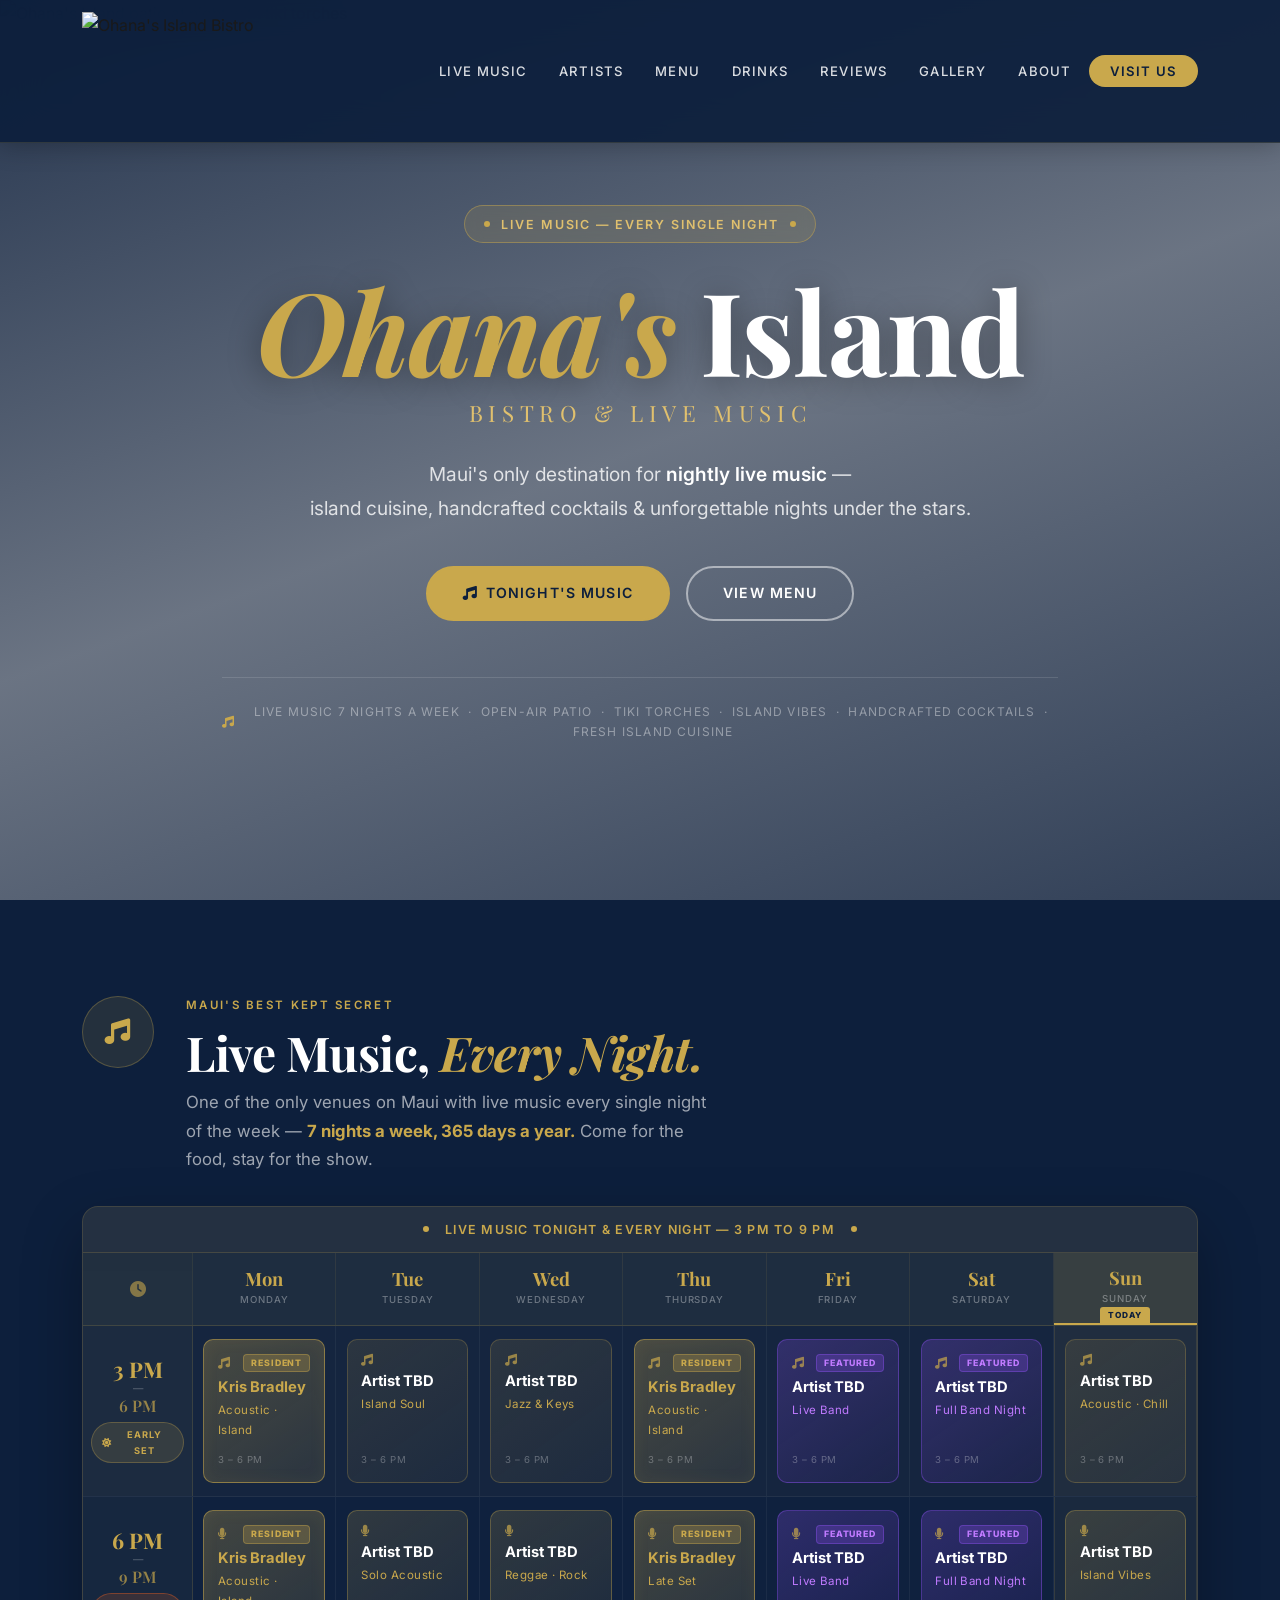
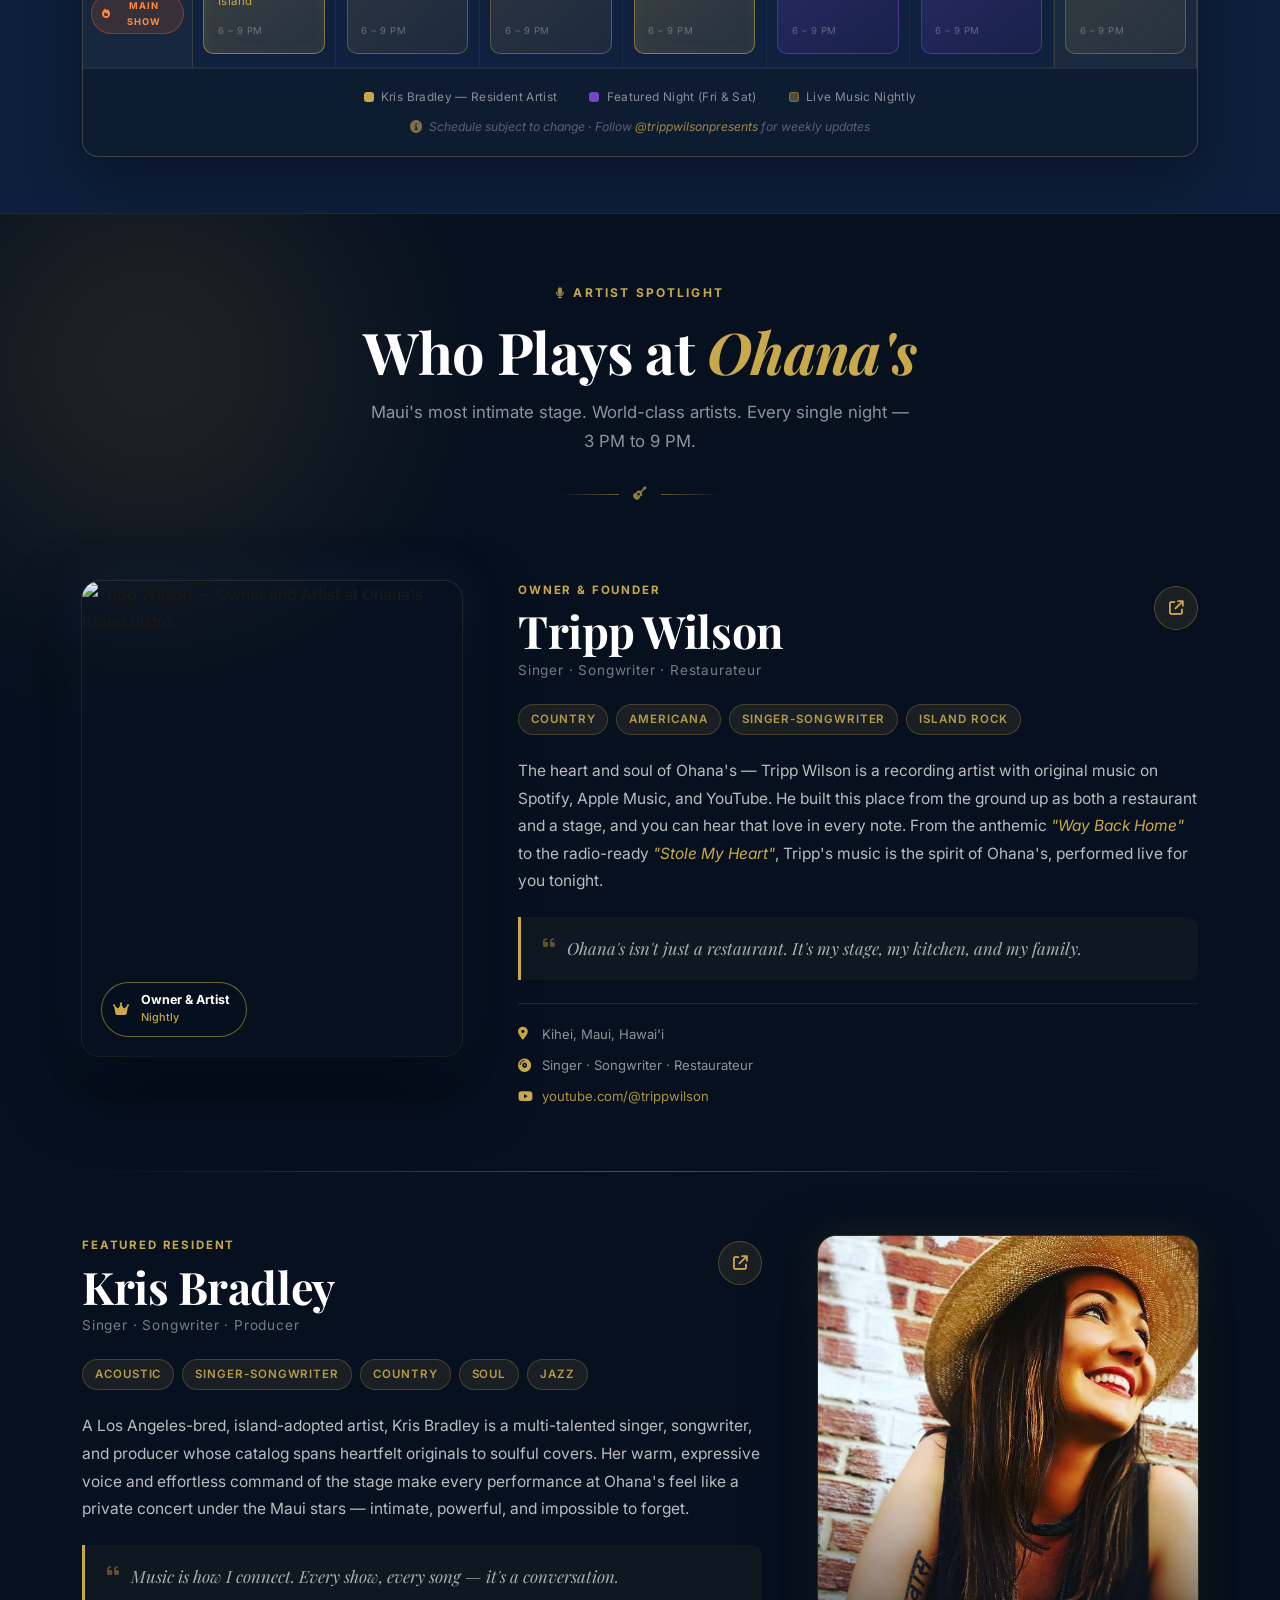
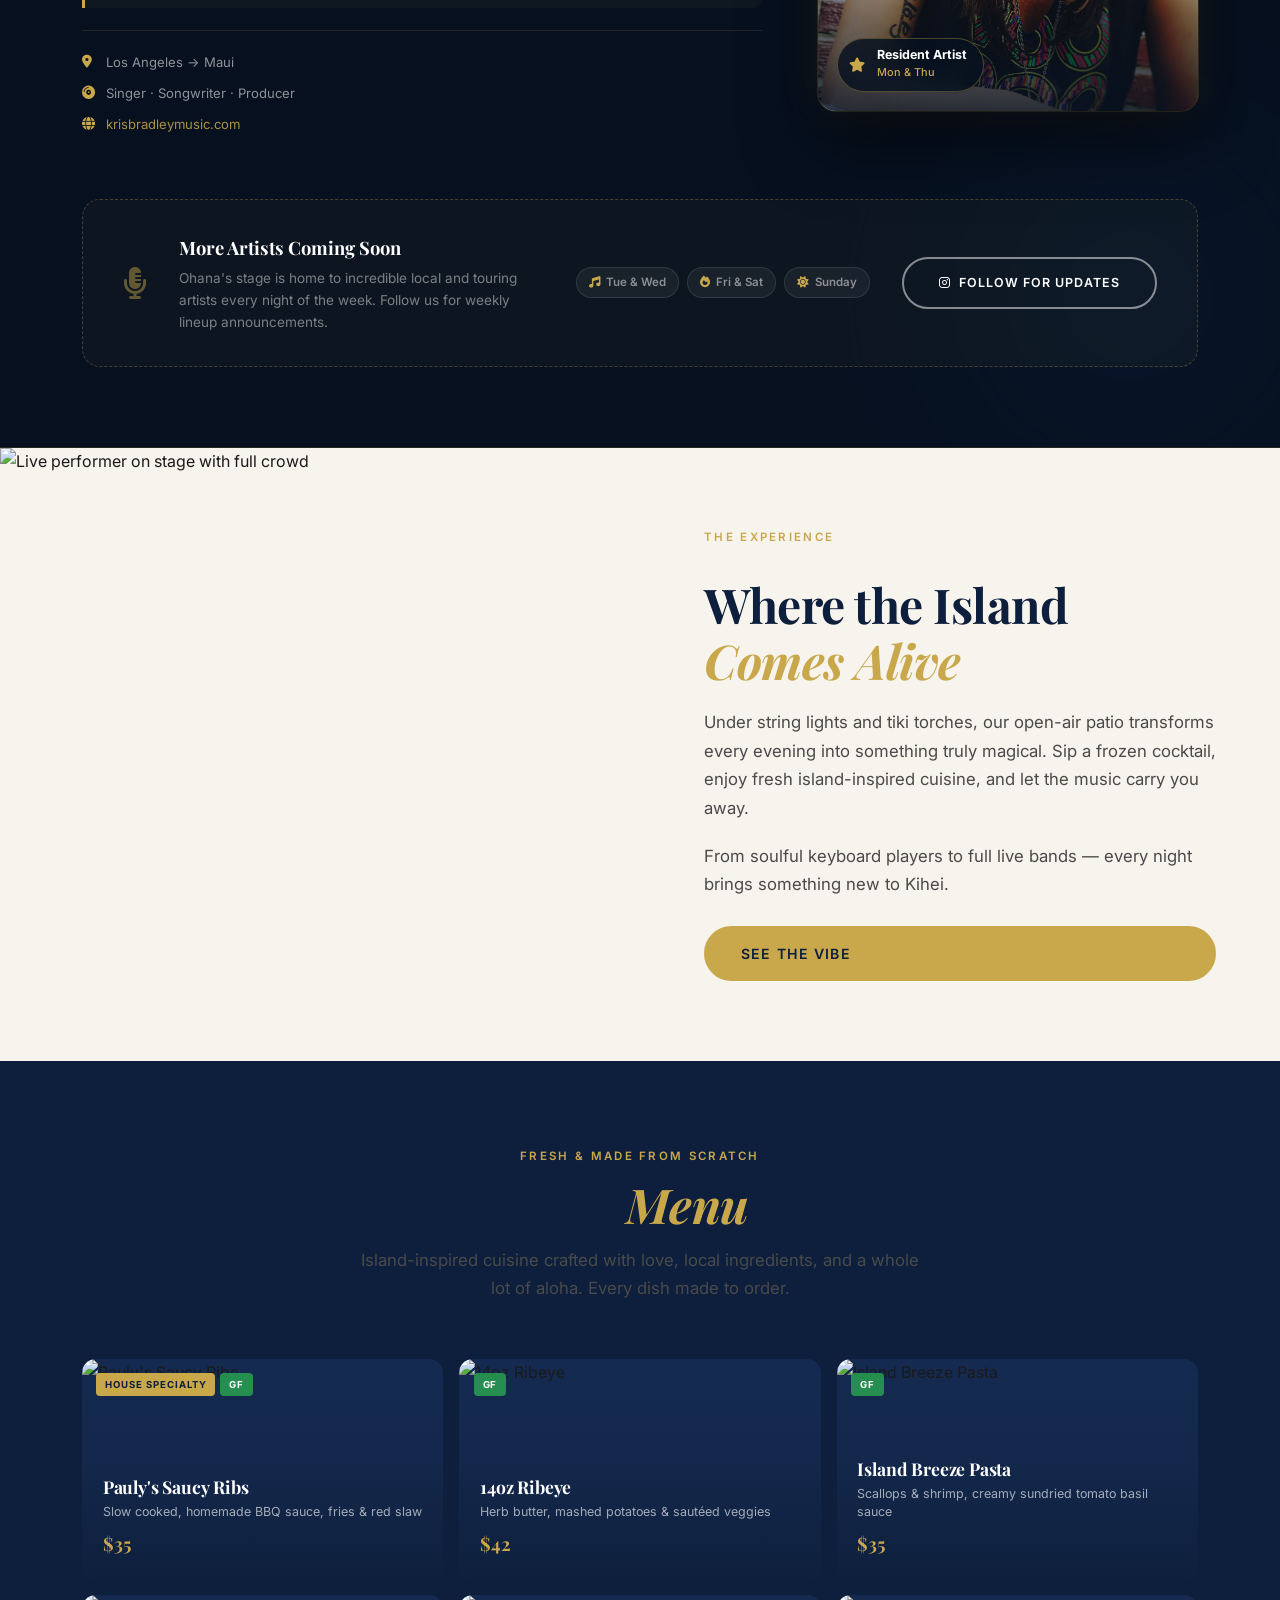
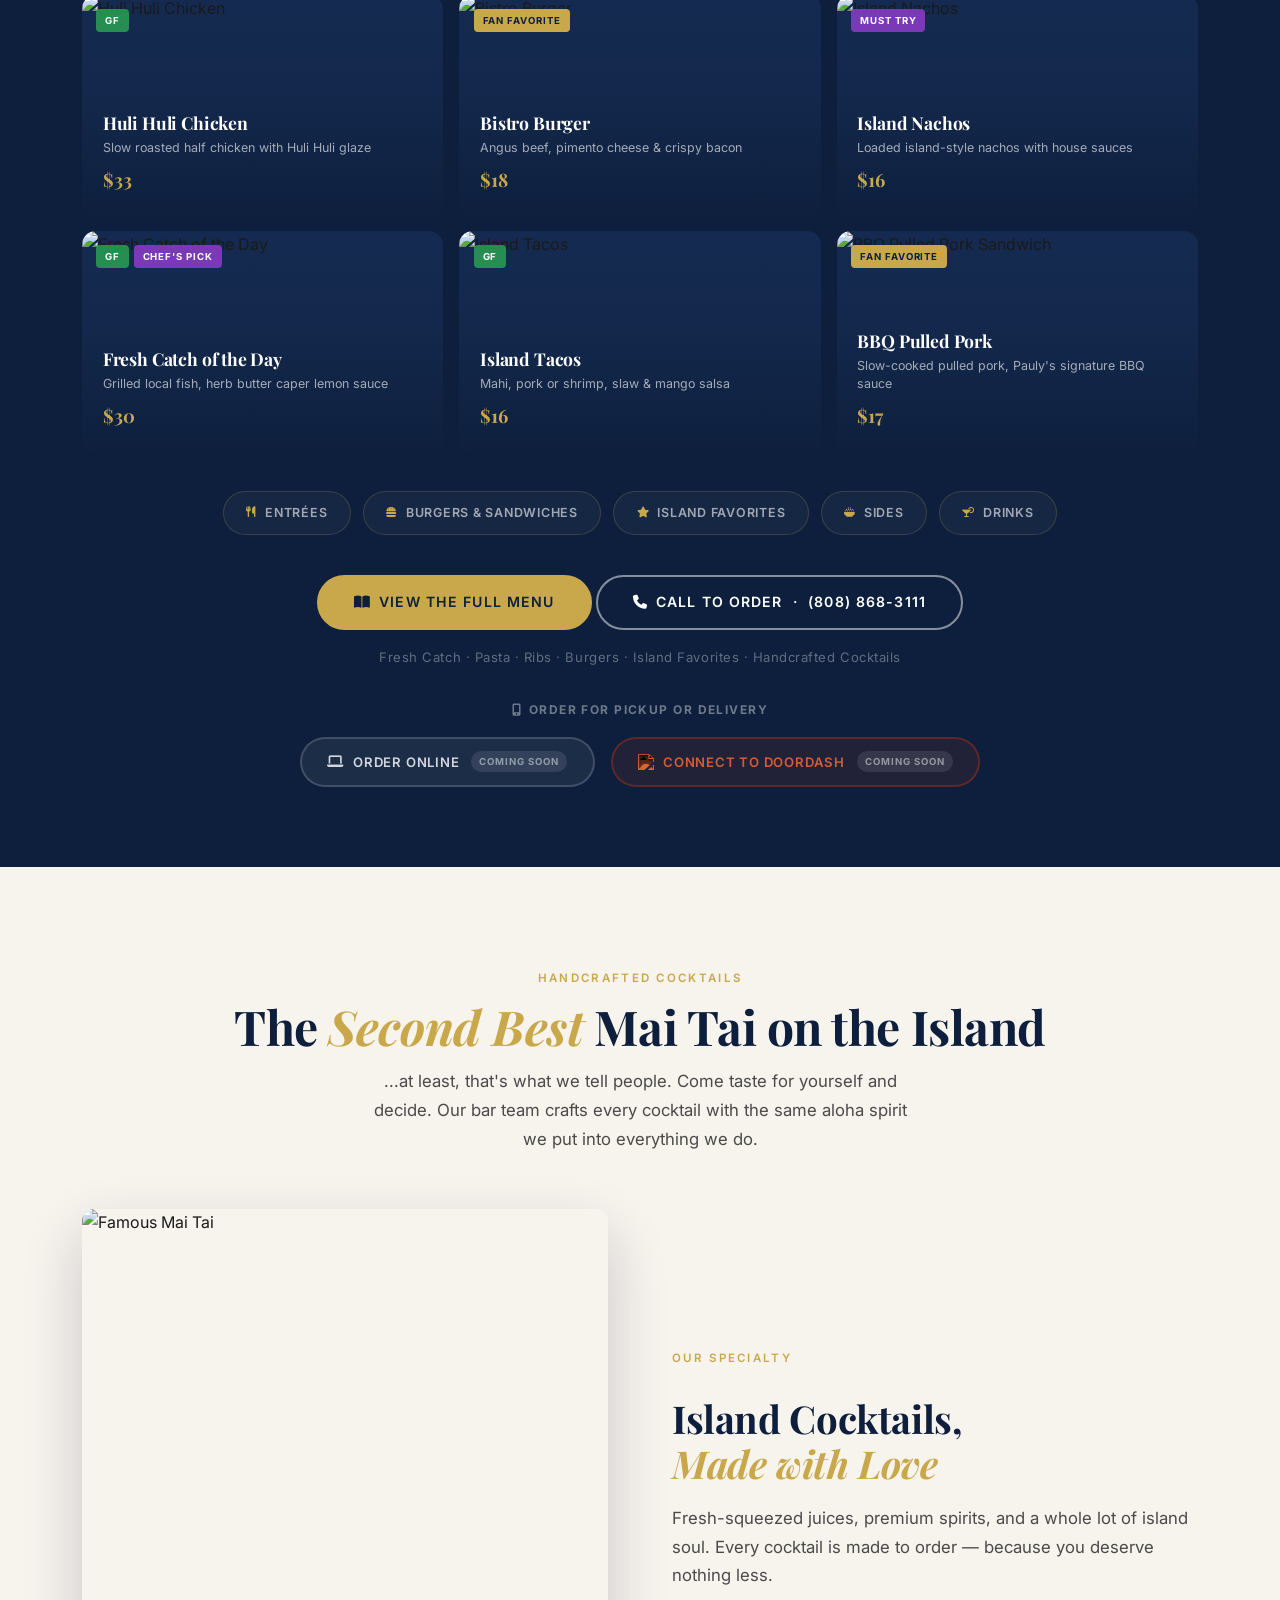
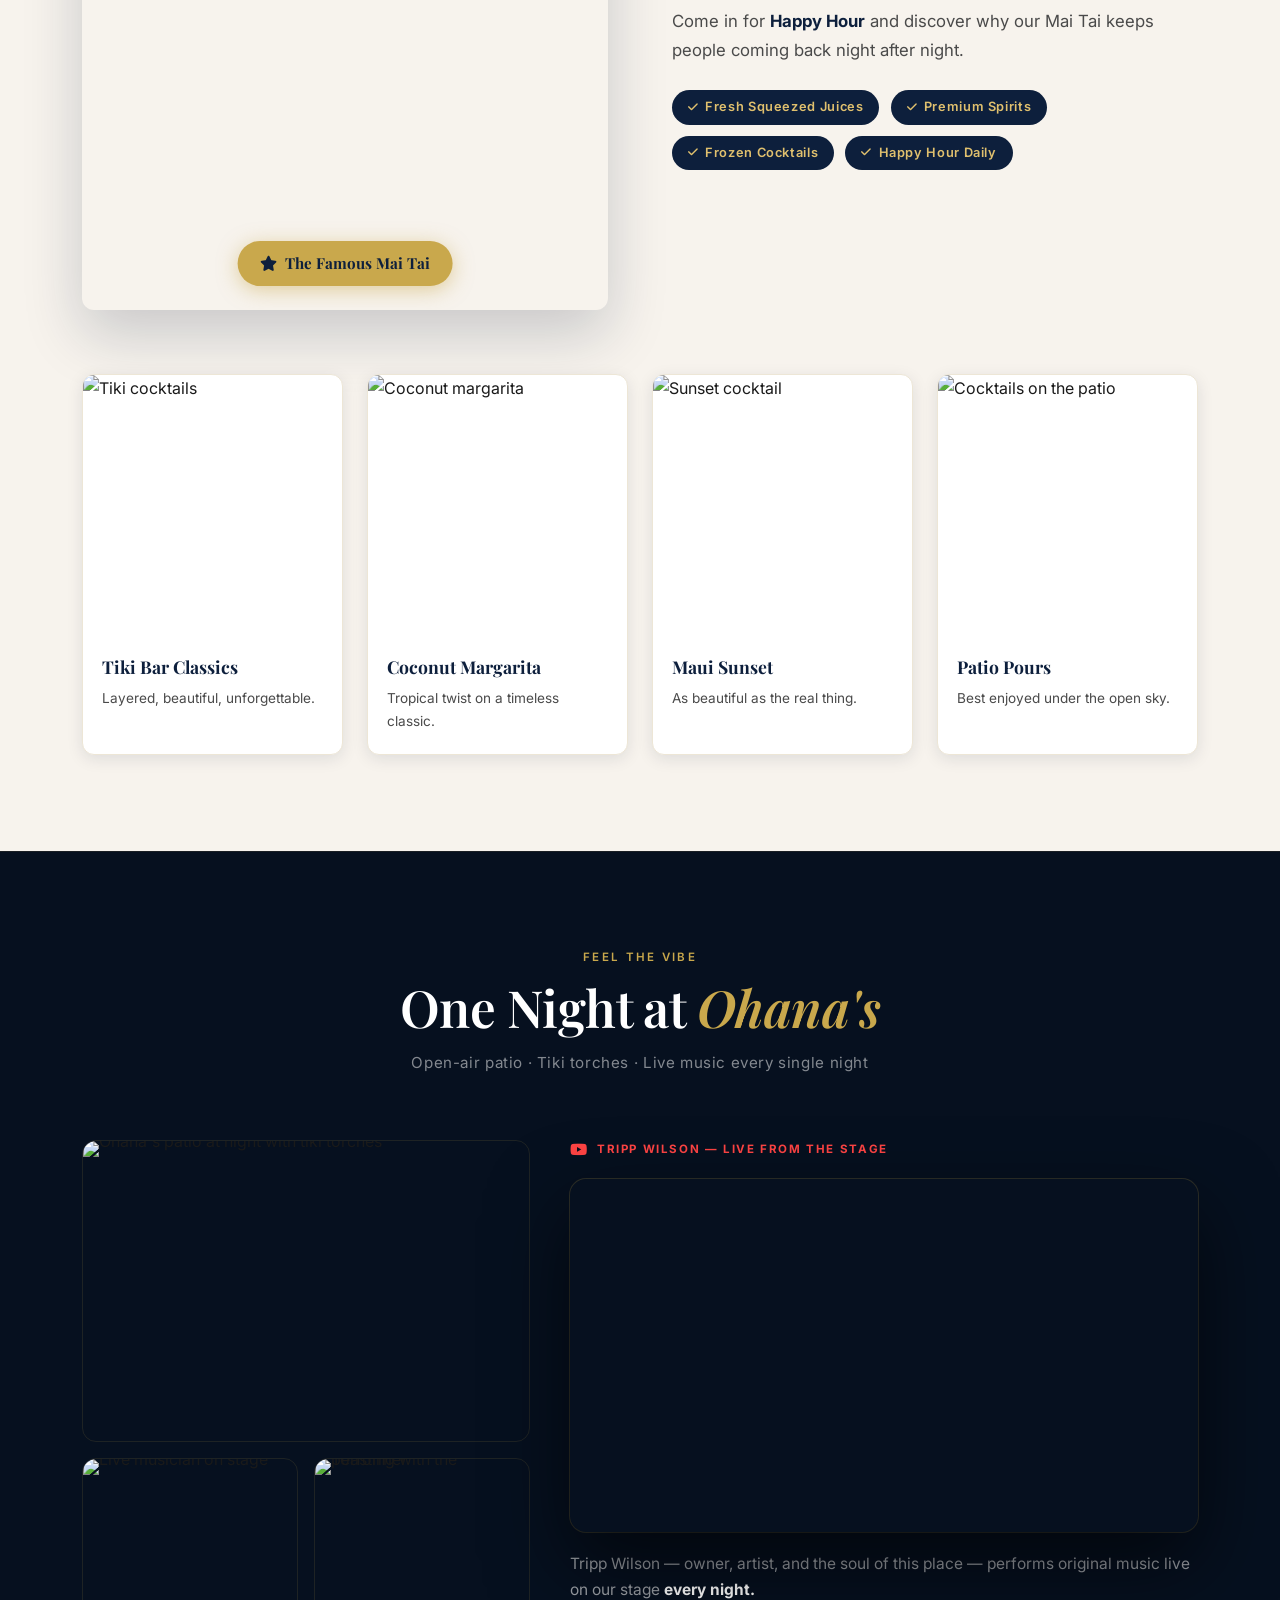
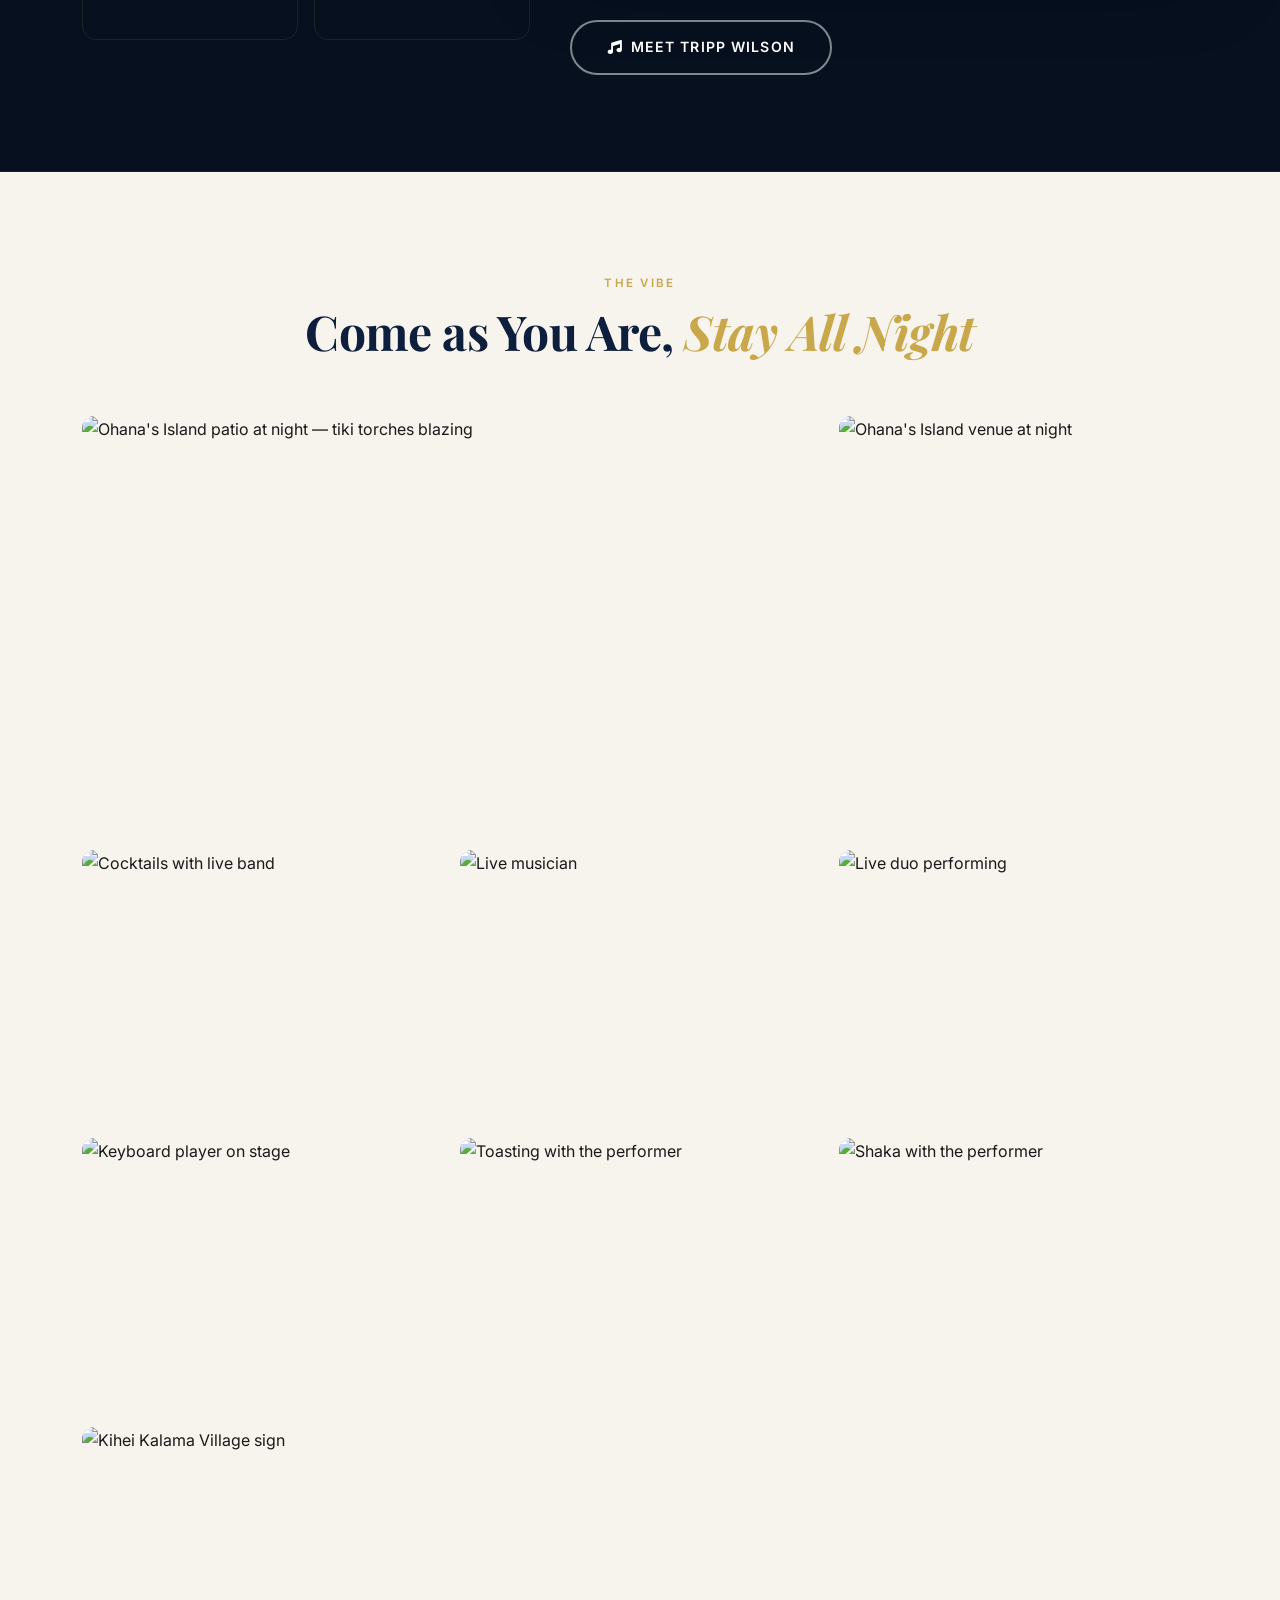
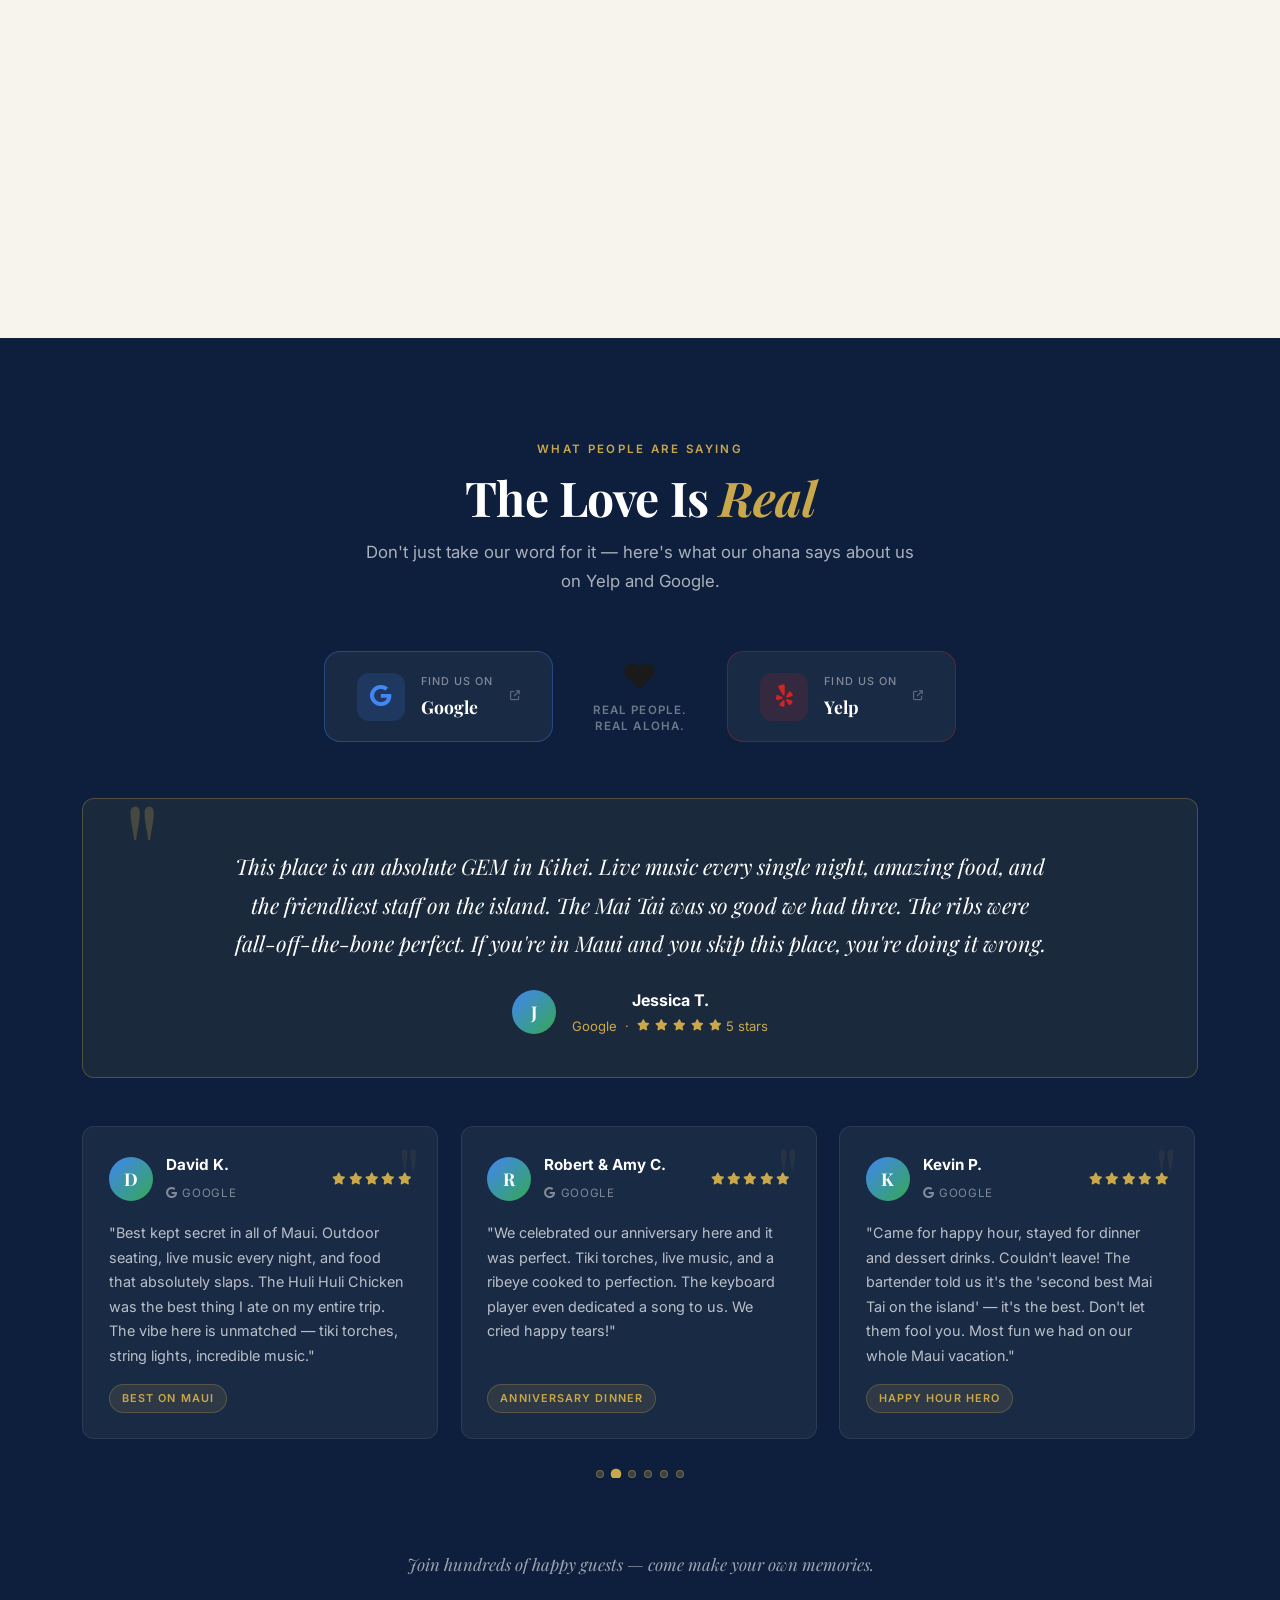
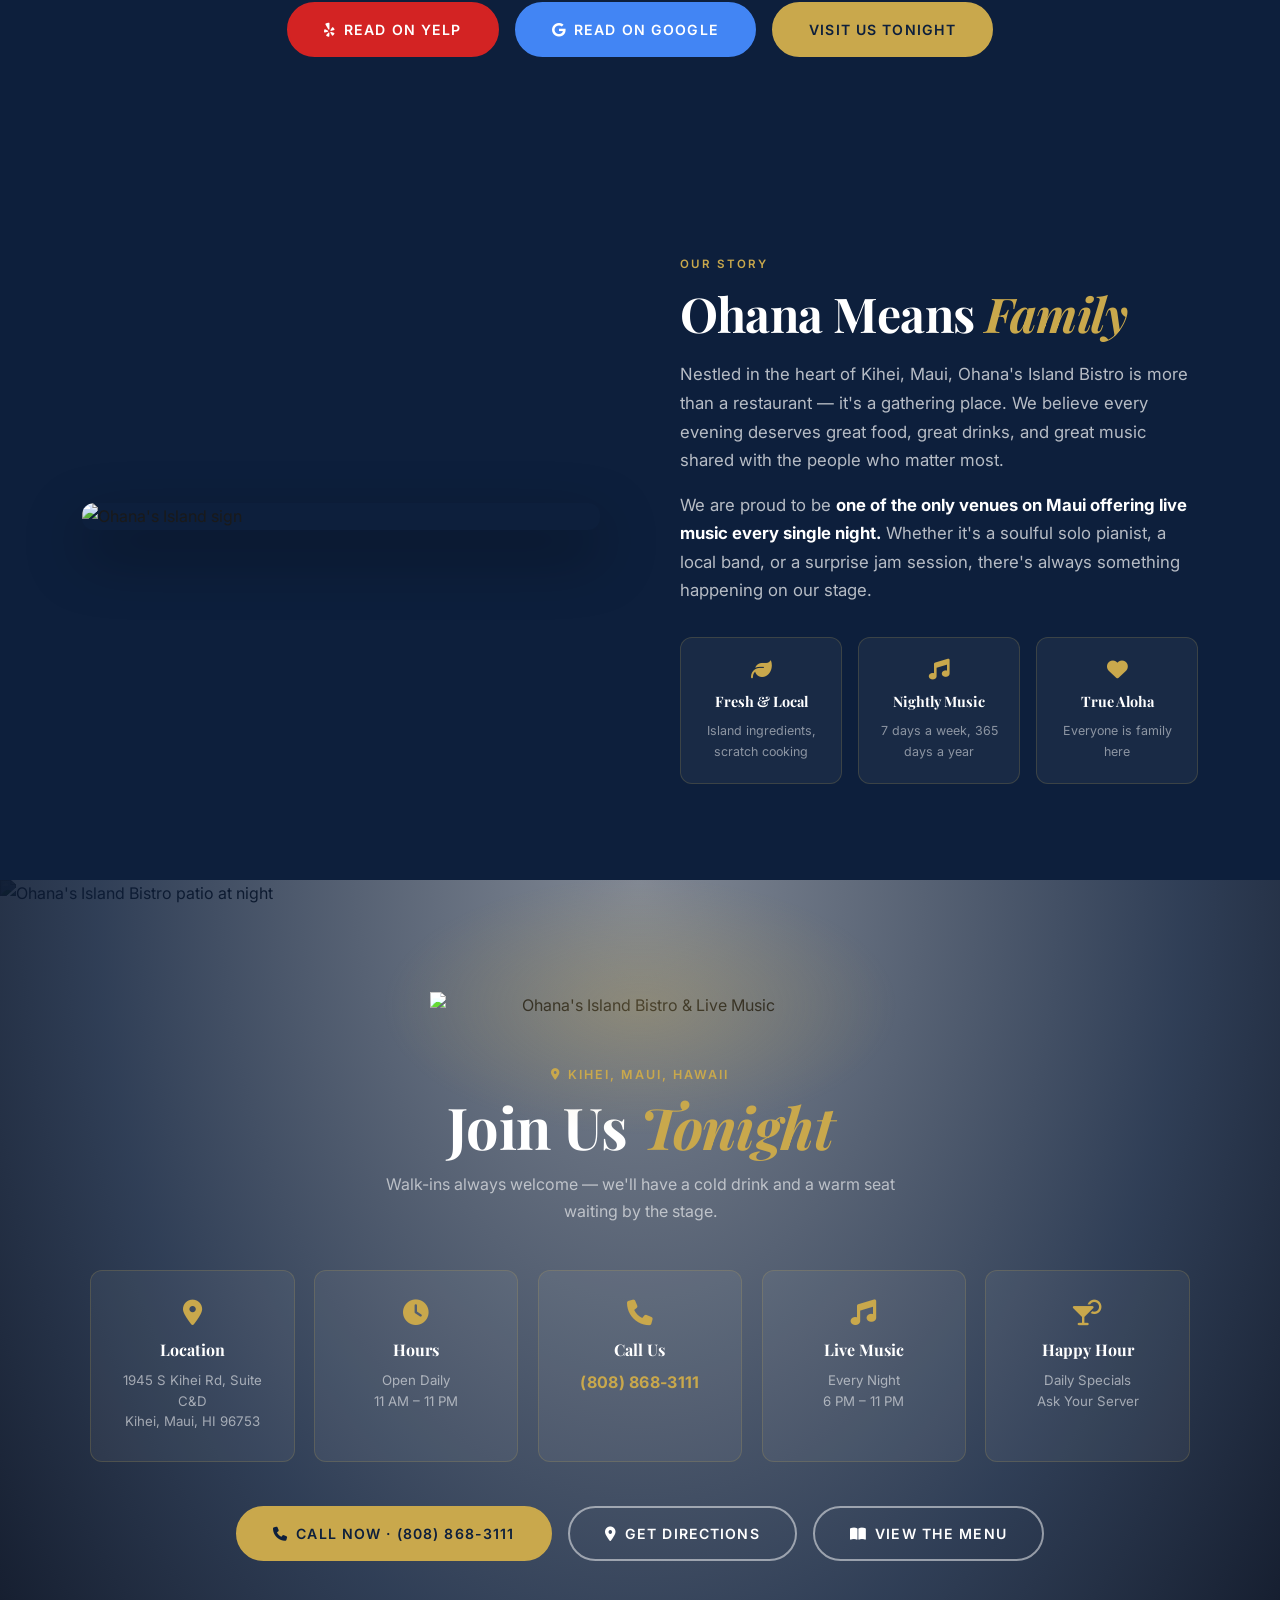
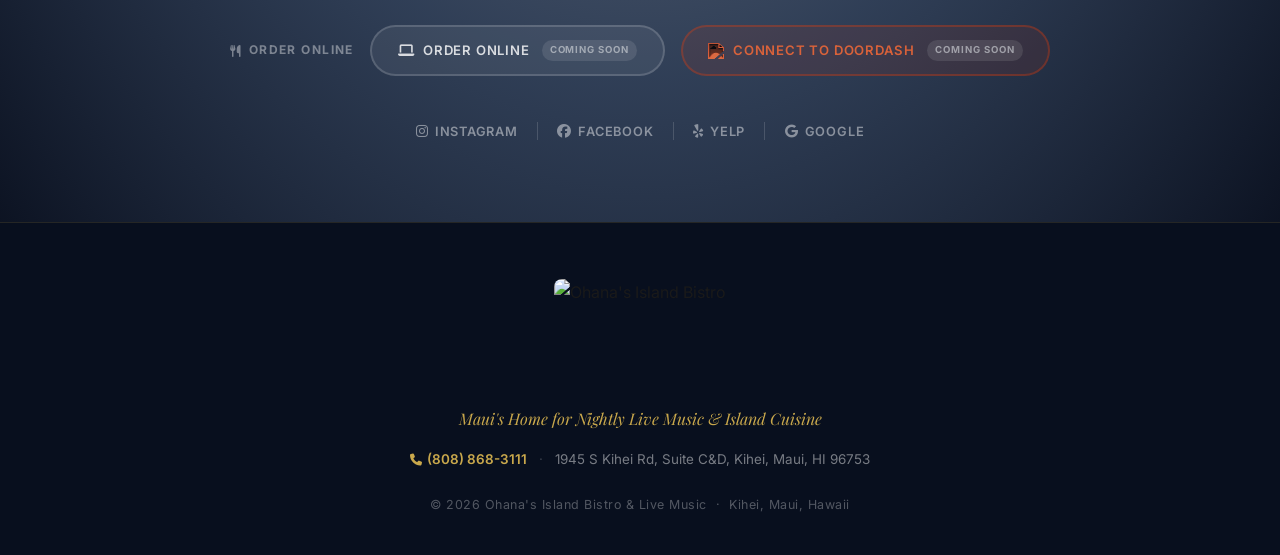
==== index.html @ 2a1a4e23 "Add files via upload" ====
<!DOCTYPE html>
<html lang="en">
<head>
  <meta charset="UTF-8" />
  <meta name="viewport" content="width=device-width, initial-scale=1.0" />
  <title>Ohana's Island Bistro & Live Music</title>
  <link rel="preconnect" href="https://fonts.googleapis.com" />
  <link rel="preconnect" href="https://fonts.gstatic.com" crossorigin />
  <link href="https://fonts.googleapis.com/css2?family=Playfair+Display:ital,wght@0,400;0,600;0,700;1,400&family=Inter:wght@300;400;500;600&display=swap" rel="stylesheet" />
  <link rel="stylesheet" href="https://cdn.jsdelivr.net/npm/@fortawesome/fontawesome-free@6.4.0/css/all.min.css" />
  <link rel="stylesheet" href="css/style.css" />
</head>
<body>

  <!-- NAV -->
  <nav id="navbar">
    <div class="nav-inner">
      <a href="#home" class="nav-logo">
        <img src="https://www.genspark.ai/api/files/s/ZWY4IzhG" alt="Ohana's Island Bistro" />
      </a>
      <button class="nav-toggle" id="navToggle" aria-label="Open menu">
        <span></span><span></span><span></span>
      </button>
      <ul class="nav-links" id="navLinks">
        <li><a href="#music">Live Music</a></li>
        <li><a href="#artists">Artists</a></li>
        <li><a href="menu.html">Menu</a></li>
        <li><a href="#drinks">Drinks</a></li>
        <li><a href="#reviews">Reviews</a></li>
        <li><a href="#gallery">Gallery</a></li>
        <li><a href="#about">About</a></li>
        <li><a href="#contact" class="nav-cta">Visit Us</a></li>
      </ul>
    </div>
  </nav>

  <!-- HERO -->
  <section id="home" class="hero">
    <div class="hero-bg">
      <img src="https://www.genspark.ai/api/files/s/uKqWEE8A" alt="Ohana's Island patio at night with tiki torches" class="hero-img" />
      <div class="hero-overlay"></div>
    </div>
    <div class="hero-content">
      <div class="hero-badge">
        <span class="badge-dot"></span>
        Live Music — Every Single Night
        <span class="badge-dot"></span>
      </div>
      <h1 class="hero-title"><em>Ohana's</em> Island</h1>
      <p class="hero-sub">Bistro &amp; Live Music</p>
      <p class="hero-desc">
        Maui's only destination for <strong>nightly live music</strong> —<br />
        island cuisine, handcrafted cocktails &amp; unforgettable nights under the stars.
      </p>
      <div class="hero-actions">
        <a href="#music" class="btn btn-gold"><i class="fas fa-music"></i> Tonight's Music</a>
        <a href="#menu" class="btn btn-outline">View Menu</a>
      </div>
      <div class="hero-ticker">
        <i class="fas fa-music"></i>
        <span>Live music 7 nights a week &nbsp;·&nbsp; Open-air patio &nbsp;·&nbsp; Tiki torches &nbsp;·&nbsp; Island vibes &nbsp;·&nbsp; Handcrafted cocktails &nbsp;·&nbsp; Fresh island cuisine</span>
      </div>
    </div>
  </section>

  <!-- LIVE MUSIC -->
  <section id="music" class="music-section">
    <div class="container">

      <!-- HEADLINE -->
      <div class="music-intro">
        <div class="music-icon-wrap"><i class="fas fa-music"></i></div>
        <div class="music-intro-text">
          <span class="music-tag">Maui's Best Kept Secret</span>
          <h2>Live Music, <em>Every Night.</em></h2>
          <p>One of the only venues on Maui with live music every single night of the week — <strong>7 nights a week, 365 days a year.</strong> Come for the food, stay for the show.</p>
        </div>
      </div>

      <!-- WEEKLY MUSIC SCHEDULER -->
      <div class="music-scheduler">

        <!-- "Tonight" live indicator -->
        <div class="sched-tonight-bar">
          <span class="sched-live-dot"></span>
          <span>Live music tonight &amp; every night — 3 PM to 9 PM</span>
          <span class="sched-live-dot"></span>
        </div>

        <!-- Day column headers -->
        <div class="sched-header">
          <div class="sched-time-gutter">
            <i class="fas fa-clock"></i>
          </div>
          <div class="sched-day-col" data-day="1">
            <span class="sched-day-name">Mon</span>
            <span class="sched-day-full">Monday</span>
          </div>
          <div class="sched-day-col" data-day="2">
            <span class="sched-day-name">Tue</span>
            <span class="sched-day-full">Tuesday</span>
          </div>
          <div class="sched-day-col" data-day="3">
            <span class="sched-day-name">Wed</span>
            <span class="sched-day-full">Wednesday</span>
          </div>
          <div class="sched-day-col" data-day="4">
            <span class="sched-day-name">Thu</span>
            <span class="sched-day-full">Thursday</span>
          </div>
          <div class="sched-day-col" data-day="5">
            <span class="sched-day-name">Fri</span>
            <span class="sched-day-full">Friday</span>
          </div>
          <div class="sched-day-col" data-day="6">
            <span class="sched-day-name">Sat</span>
            <span class="sched-day-full">Saturday</span>
          </div>
          <div class="sched-day-col" data-day="0">
            <span class="sched-day-name">Sun</span>
            <span class="sched-day-full">Sunday</span>
          </div>
        </div>

        <!-- ROW 1: 3 PM – 6 PM -->
        <div class="sched-row sched-row-early">
          <div class="sched-time-gutter">
            <div class="sched-time-pill sched-pill-early">
              <span class="sched-time-main">3 PM</span>
              <span class="sched-time-divider">—</span>
              <span class="sched-time-end">6 PM</span>
              <span class="sched-time-tag"><i class="fas fa-sun"></i> Early Set</span>
            </div>
          </div>
          <div class="sched-day-col" data-day="1">
            <div class="sched-block sched-block-early sched-kris">
              <div class="sched-block-header"><i class="fas fa-music"></i><span class="sched-artist-badge sched-badge-gold">Resident</span></div>
              <strong class="sched-artist">Kris Bradley</strong>
              <span class="sched-genre">Acoustic · Island</span>
              <span class="sched-slot-time">3 – 6 PM</span>
            </div>
          </div>
          <div class="sched-day-col" data-day="2">
            <div class="sched-block sched-block-early">
              <div class="sched-block-header"><i class="fas fa-music"></i></div>
              <strong class="sched-artist">Artist TBD</strong>
              <span class="sched-genre">Island Soul</span>
              <span class="sched-slot-time">3 – 6 PM</span>
            </div>
          </div>
          <div class="sched-day-col" data-day="3">
            <div class="sched-block sched-block-early">
              <div class="sched-block-header"><i class="fas fa-music"></i></div>
              <strong class="sched-artist">Artist TBD</strong>
              <span class="sched-genre">Jazz &amp; Keys</span>
              <span class="sched-slot-time">3 – 6 PM</span>
            </div>
          </div>
          <div class="sched-day-col" data-day="4">
            <div class="sched-block sched-block-early sched-kris">
              <div class="sched-block-header"><i class="fas fa-music"></i><span class="sched-artist-badge sched-badge-gold">Resident</span></div>
              <strong class="sched-artist">Kris Bradley</strong>
              <span class="sched-genre">Acoustic · Island</span>
              <span class="sched-slot-time">3 – 6 PM</span>
            </div>
          </div>
          <div class="sched-day-col" data-day="5">
            <div class="sched-block sched-block-early sched-block-featured">
              <div class="sched-block-header"><i class="fas fa-music"></i><span class="sched-artist-badge sched-badge-purple">Featured</span></div>
              <strong class="sched-artist">Artist TBD</strong>
              <span class="sched-genre">Live Band</span>
              <span class="sched-slot-time">3 – 6 PM</span>
            </div>
          </div>
          <div class="sched-day-col" data-day="6">
            <div class="sched-block sched-block-early sched-block-featured">
              <div class="sched-block-header"><i class="fas fa-music"></i><span class="sched-artist-badge sched-badge-purple">Featured</span></div>
              <strong class="sched-artist">Artist TBD</strong>
              <span class="sched-genre">Full Band Night</span>
              <span class="sched-slot-time">3 – 6 PM</span>
            </div>
          </div>
          <div class="sched-day-col" data-day="0">
            <div class="sched-block sched-block-early">
              <div class="sched-block-header"><i class="fas fa-music"></i></div>
              <strong class="sched-artist">Artist TBD</strong>
              <span class="sched-genre">Acoustic · Chill</span>
              <span class="sched-slot-time">3 – 6 PM</span>
            </div>
          </div>
        </div>

        <!-- ROW 2: 6 PM – 9 PM -->
        <div class="sched-row sched-row-main">
          <div class="sched-time-gutter">
            <div class="sched-time-pill sched-pill-main">
              <span class="sched-time-main">6 PM</span>
              <span class="sched-time-divider">—</span>
              <span class="sched-time-end">9 PM</span>
              <span class="sched-time-tag"><i class="fas fa-fire"></i> Main Show</span>
            </div>
          </div>
          <div class="sched-day-col" data-day="1">
            <div class="sched-block sched-block-main sched-kris">
              <div class="sched-block-header"><i class="fas fa-microphone"></i><span class="sched-artist-badge sched-badge-gold">Resident</span></div>
              <strong class="sched-artist">Kris Bradley</strong>
              <span class="sched-genre">Acoustic · Island</span>
              <span class="sched-slot-time">6 – 9 PM</span>
            </div>
          </div>
          <div class="sched-day-col" data-day="2">
            <div class="sched-block sched-block-main">
              <div class="sched-block-header"><i class="fas fa-microphone"></i></div>
              <strong class="sched-artist">Artist TBD</strong>
              <span class="sched-genre">Solo Acoustic</span>
              <span class="sched-slot-time">6 – 9 PM</span>
            </div>
          </div>
          <div class="sched-day-col" data-day="3">
            <div class="sched-block sched-block-main">
              <div class="sched-block-header"><i class="fas fa-microphone"></i></div>
              <strong class="sched-artist">Artist TBD</strong>
              <span class="sched-genre">Reggae · Rock</span>
              <span class="sched-slot-time">6 – 9 PM</span>
            </div>
          </div>
          <div class="sched-day-col" data-day="4">
            <div class="sched-block sched-block-main sched-kris">
              <div class="sched-block-header"><i class="fas fa-microphone"></i><span class="sched-artist-badge sched-badge-gold">Resident</span></div>
              <strong class="sched-artist">Kris Bradley</strong>
              <span class="sched-genre">Late Set</span>
              <span class="sched-slot-time">6 – 9 PM</span>
            </div>
          </div>
          <div class="sched-day-col" data-day="5">
            <div class="sched-block sched-block-main sched-block-featured">
              <div class="sched-block-header"><i class="fas fa-microphone"></i><span class="sched-artist-badge sched-badge-purple">Featured</span></div>
              <strong class="sched-artist">Artist TBD</strong>
              <span class="sched-genre">Live Band</span>
              <span class="sched-slot-time">6 – 9 PM</span>
            </div>
          </div>
          <div class="sched-day-col" data-day="6">
            <div class="sched-block sched-block-main sched-block-featured">
              <div class="sched-block-header"><i class="fas fa-microphone"></i><span class="sched-artist-badge sched-badge-purple">Featured</span></div>
              <strong class="sched-artist">Artist TBD</strong>
              <span class="sched-genre">Full Band Night</span>
              <span class="sched-slot-time">6 – 9 PM</span>
            </div>
          </div>
          <div class="sched-day-col" data-day="0">
            <div class="sched-block sched-block-main">
              <div class="sched-block-header"><i class="fas fa-microphone"></i></div>
              <strong class="sched-artist">Artist TBD</strong>
              <span class="sched-genre">Island Vibes</span>
              <span class="sched-slot-time">6 – 9 PM</span>
            </div>
          </div>
        </div>

        <!-- Footer -->
        <div class="sched-footer">
          <div class="sched-legend">
            <span class="sched-legend-item"><span class="sleg-dot sleg-gold"></span>Kris Bradley — Resident Artist</span>
            <span class="sched-legend-item"><span class="sleg-dot sleg-purple"></span>Featured Night (Fri &amp; Sat)</span>
            <span class="sched-legend-item"><span class="sleg-dot sleg-default"></span>Live Music Nightly</span>
          </div>
          <p class="sched-note"><i class="fas fa-info-circle"></i> Schedule subject to change · Follow <a href="https://www.instagram.com/trippwilsonpresents" target="_blank" rel="noopener">@trippwilsonpresents</a> for weekly updates</p>
        </div>

      </div><!-- /music-scheduler -->

    </div>
  </section>

  <!-- ============================================================
       ARTIST SPOTLIGHT / WHO PLAYS AT OHANA'S
  ============================================================ -->
  <section id="artists" class="ashow-section">

    <!-- Decorative background layer -->
    <div class="ashow-bg-layer" aria-hidden="true">
      <div class="ashow-bg-orb ashow-bg-orb-1"></div>
      <div class="ashow-bg-orb ashow-bg-orb-2"></div>
    </div>

    <div class="container ashow-container">

      <!-- ── Section Header ── -->
      <div class="ashow-header">
        <span class="ashow-eyebrow"><i class="fas fa-microphone"></i> Artist Spotlight</span>
        <h2 class="ashow-title">Who Plays at <em>Ohana's</em></h2>
        <p class="ashow-subtitle">Maui's most intimate stage. World-class artists. Every single night — 3 PM to 9 PM.</p>
        <div class="ashow-divider">
          <span></span><i class="fas fa-guitar"></i><span></span>
        </div>
      </div>

      <!-- ══════════════════════════════════════════════
           TRIPP WILSON — OWNER & ARTIST
      ══════════════════════════════════════════════ -->
      <article class="ashow-spotlight ashow-spotlight-tripp">

        <!-- Left: Photo only -->
        <div class="ashow-photo-col">
          <div class="ashow-photo-frame">
            <img
              src="https://img.youtube.com/vi/E11yaWAg-QU/maxresdefault.jpg"
              alt="Tripp Wilson — Owner and Artist at Ohana's Island Bistro"
              loading="lazy" />
            <div class="ashow-photo-gradient"></div>

            <div class="ashow-photo-badge ashow-photo-badge-gold">
              <i class="fas fa-crown"></i>
              <div>
                <strong>Owner &amp; Artist</strong>
                <span>Nightly</span>
              </div>
            </div>
          </div>
        </div>

        <!-- Right: Bio + info -->
        <div class="ashow-bio-col">

          <div class="ashow-bio-header">
            <div>
              <p class="ashow-bio-eyebrow">Owner &amp; Founder</p>
              <h3 class="ashow-artist-name">Tripp Wilson</h3>
              <p class="ashow-artist-role">Singer · Songwriter · Restaurateur</p>
            </div>
            <a href="https://www.youtube.com/@trippwilson" target="_blank" rel="noopener" class="ashow-ext-link" aria-label="Tripp Wilson YouTube">
              <i class="fas fa-arrow-up-right-from-square"></i>
            </a>
          </div>

          <div class="ashow-genre-row">
            <span class="ashow-gtag">Country</span>
            <span class="ashow-gtag">Americana</span>
            <span class="ashow-gtag">Singer-Songwriter</span>
            <span class="ashow-gtag">Island Rock</span>
          </div>

          <p class="ashow-bio-text">
            The heart and soul of Ohana's — Tripp Wilson is a recording artist with original music on Spotify, Apple Music, and YouTube. He built this place from the ground up as both a restaurant and a stage, and you can hear that love in every note. From the anthemic <em>"Way Back Home"</em> to the radio-ready <em>"Stole My Heart"</em>, Tripp's music is the spirit of Ohana's, performed live for you tonight.
          </p>

          <blockquote class="ashow-quote">
            <i class="fas fa-quote-left"></i>
            Ohana's isn't just a restaurant. It's my stage, my kitchen, and my family.
          </blockquote>

          <div class="ashow-quick-facts">
            <div class="ashow-fact">
              <i class="fas fa-map-marker-alt"></i>
              <span>Kihei, Maui, Hawai'i</span>
            </div>
            <div class="ashow-fact">
              <i class="fas fa-compact-disc"></i>
              <span>Singer · Songwriter · Restaurateur</span>
            </div>
            <div class="ashow-fact">
              <i class="fab fa-youtube"></i>
              <a href="https://www.youtube.com/@trippwilson" target="_blank" rel="noopener">youtube.com/@trippwilson</a>
            </div>
          </div>

        </div>
      </article>

      <!-- Gold rule between artists -->
      <div class="ashow-rule" aria-hidden="true"><span></span></div>

      <!-- ══════════════════════════════════════════════
           KRIS BRADLEY — FEATURED RESIDENT ARTIST
      ══════════════════════════════════════════════ -->
      <article class="ashow-spotlight ashow-spotlight-kris ashow-spotlight-reverse">

        <!-- Left (visually right on desktop): Photo only -->
        <div class="ashow-photo-col">
          <div class="ashow-photo-frame">
            <img
              src="images/kris-bradley.jpg"
              alt="Kris Bradley — Resident Artist at Ohana's Island Bistro"
              loading="lazy" />
            <div class="ashow-photo-gradient"></div>

            <!-- Floating badge -->
            <div class="ashow-photo-badge">
              <i class="fas fa-star"></i>
              <div>
                <strong>Resident Artist</strong>
                <span>Mon &amp; Thu</span>
              </div>
            </div>
          </div>
        </div>

        <!-- Right: Bio + info -->
        <div class="ashow-bio-col">

          <div class="ashow-bio-header">
            <div>
              <p class="ashow-bio-eyebrow">Featured Resident</p>
              <h3 class="ashow-artist-name">Kris Bradley</h3>
              <p class="ashow-artist-role">Singer · Songwriter · Producer</p>
            </div>
            <a href="https://krisbradleymusic.com" target="_blank" rel="noopener" class="ashow-ext-link" aria-label="Kris Bradley website">
              <i class="fas fa-arrow-up-right-from-square"></i>
            </a>
          </div>

          <div class="ashow-genre-row">
            <span class="ashow-gtag">Acoustic</span>
            <span class="ashow-gtag">Singer-Songwriter</span>
            <span class="ashow-gtag">Country</span>
            <span class="ashow-gtag">Soul</span>
            <span class="ashow-gtag">Jazz</span>
          </div>

          <p class="ashow-bio-text">
            A Los Angeles-bred, island-adopted artist, Kris Bradley is a multi-talented singer, songwriter, and producer whose catalog spans heartfelt originals to soulful covers. Her warm, expressive voice and effortless command of the stage make every performance at Ohana's feel like a private concert under the Maui stars — intimate, powerful, and impossible to forget.
          </p>

          <blockquote class="ashow-quote">
            <i class="fas fa-quote-left"></i>
            Music is how I connect. Every show, every song — it's a conversation.
          </blockquote>

          <div class="ashow-quick-facts">
            <div class="ashow-fact">
              <i class="fas fa-map-marker-alt"></i>
              <span>Los Angeles → Maui</span>
            </div>
            <div class="ashow-fact">
              <i class="fas fa-compact-disc"></i>
              <span>Singer · Songwriter · Producer</span>
            </div>
            <div class="ashow-fact">
              <i class="fas fa-globe"></i>
              <a href="https://krisbradleymusic.com" target="_blank" rel="noopener">krisbradleymusic.com</a>
            </div>
          </div>

        </div>
      </article>

      <!-- ── Coming Soon card ── -->
      <div class="ashow-coming-banner">
        <div class="ashow-coming-inner">
          <i class="fas fa-microphone-lines ashow-coming-icon"></i>
          <div class="ashow-coming-text">
            <h4>More Artists Coming Soon</h4>
            <p>Ohana's stage is home to incredible local and touring artists every night of the week. Follow us for weekly lineup announcements.</p>
          </div>
          <div class="ashow-coming-pills">
            <span><i class="fas fa-music"></i> Tue &amp; Wed</span>
            <span><i class="fas fa-fire"></i> Fri &amp; Sat</span>
            <span><i class="fas fa-sun"></i> Sunday</span>
          </div>
          <a href="https://www.instagram.com/trippwilsonpresents" target="_blank" rel="noopener" class="btn btn-outline ashow-coming-btn">
            <i class="fab fa-instagram"></i> Follow for Updates
          </a>
        </div>
      </div>

    </div><!-- /container -->
  </section>

  <!-- ATMOSPHERE SPLIT -->
  <section class="atmosphere">
    <div class="atmo-image">
      <img src="https://www.genspark.ai/api/files/s/3iGjGwSQ" alt="Live performer on stage with full crowd" loading="lazy" />
    </div>
    <div class="atmo-content">
      <span class="section-tag">The Experience</span>
      <h2>Where the Island<br /><em>Comes Alive</em></h2>
      <p>Under string lights and tiki torches, our open-air patio transforms every evening into something truly magical. Sip a frozen cocktail, enjoy fresh island-inspired cuisine, and let the music carry you away.</p>
      <p>From soulful keyboard players to full live bands — every night brings something new to Kihei.</p>
      <a href="#gallery" class="btn btn-gold" style="margin-top:.5rem;">See the Vibe</a>
    </div>
  </section>

  <!-- MENU PREVIEW -->
  <section id="menu" class="menu-preview-section">

    <!-- Header -->
    <div class="container">
      <div class="section-header">
        <span class="section-tag">Fresh &amp; Made From Scratch</span>
        <h2>The <em>Menu</em></h2>
        <p>Island-inspired cuisine crafted with love, local ingredients, and a whole lot of aloha. Every dish made to order.</p>
      </div>
    </div>

    <!-- Featured dishes showcase — 9 cards, clean 3×3 grid -->
    <div class="menu-preview-grid container">

      <!-- Pauly's Saucy Ribs -->
      <a href="menu.html#entrees" class="mpv-card">
        <img src="https://www.genspark.ai/api/files/s/umEWthnb" alt="Pauly's Saucy Ribs" loading="lazy" />
        <div class="mpv-overlay">
          <div class="mpv-badges"><span class="mpv-badge mpv-badge-gold">House Specialty</span><span class="mpv-badge mpv-badge-gf">GF</span></div>
          <div class="mpv-info">
            <h3>Pauly's Saucy Ribs</h3>
            <span class="mpv-desc">Slow cooked, homemade BBQ sauce, fries &amp; red slaw</span>
            <span class="mpv-price">$35</span>
          </div>
        </div>
      </a>

      <!-- 14oz Ribeye -->
      <a href="menu.html#entrees" class="mpv-card">
        <img src="https://www.genspark.ai/api/files/s/rppnAnKZ" alt="14oz Ribeye" loading="lazy" />
        <div class="mpv-overlay">
          <div class="mpv-badges"><span class="mpv-badge mpv-badge-gf">GF</span></div>
          <div class="mpv-info">
            <h3>14oz Ribeye</h3>
            <span class="mpv-desc">Herb butter, mashed potatoes &amp; sautéed veggies</span>
            <span class="mpv-price">$42</span>
          </div>
        </div>
      </a>

      <!-- Island Breeze Pasta -->
      <a href="menu.html#entrees" class="mpv-card">
        <img src="https://www.genspark.ai/api/files/s/VFX9Bf0k" alt="Island Breeze Pasta" loading="lazy" />
        <div class="mpv-overlay">
          <div class="mpv-badges"><span class="mpv-badge mpv-badge-gf">GF</span></div>
          <div class="mpv-info">
            <h3>Island Breeze Pasta</h3>
            <span class="mpv-desc">Scallops &amp; shrimp, creamy sundried tomato basil sauce</span>
            <span class="mpv-price">$35</span>
          </div>
        </div>
      </a>

      <!-- Huli Huli Chicken -->
      <a href="menu.html#entrees" class="mpv-card">
        <img src="https://www.genspark.ai/api/files/s/PGhwVbuL" alt="Huli Huli Chicken" loading="lazy" />
        <div class="mpv-overlay">
          <div class="mpv-badges"><span class="mpv-badge mpv-badge-gf">GF</span></div>
          <div class="mpv-info">
            <h3>Huli Huli Chicken</h3>
            <span class="mpv-desc">Slow roasted half chicken with Huli Huli glaze</span>
            <span class="mpv-price">$33</span>
          </div>
        </div>
      </a>

      <!-- Bistro Burger -->
      <a href="menu.html#burgers" class="mpv-card">
        <img src="https://www.genspark.ai/api/files/s/JQTnasAq" alt="Bistro Burger" loading="lazy" />
        <div class="mpv-overlay">
          <div class="mpv-badges"><span class="mpv-badge mpv-badge-gold">Fan Favorite</span></div>
          <div class="mpv-info">
            <h3>Bistro Burger</h3>
            <span class="mpv-desc">Angus beef, pimento cheese &amp; crispy bacon</span>
            <span class="mpv-price">$18</span>
          </div>
        </div>
      </a>

      <!-- Island Nachos -->
      <a href="menu.html#appetizers" class="mpv-card">
        <img src="https://www.genspark.ai/api/files/s/lxT37d16" alt="Island Nachos" loading="lazy" />
        <div class="mpv-overlay">
          <div class="mpv-badges"><span class="mpv-badge mpv-badge-purple">Must Try</span></div>
          <div class="mpv-info">
            <h3>Island Nachos</h3>
            <span class="mpv-desc">Loaded island-style nachos with house sauces</span>
            <span class="mpv-price">$16</span>
          </div>
        </div>
      </a>


      <!-- Fresh Catch of the Day -->
      <a href="menu.html#entrees" class="mpv-card">
        <img src="https://www.genspark.ai/api/files/s/UdrfIuTf" alt="Fresh Catch of the Day" loading="lazy" />
        <div class="mpv-overlay">
          <div class="mpv-badges"><span class="mpv-badge mpv-badge-gf">GF</span><span class="mpv-badge mpv-badge-purple">Chef's Pick</span></div>
          <div class="mpv-info">
            <h3>Fresh Catch of the Day</h3>
            <span class="mpv-desc">Grilled local fish, herb butter caper lemon sauce</span>
            <span class="mpv-price">$30</span>
          </div>
        </div>
      </a>

      <!-- Island Tacos -->
      <a href="menu.html#appetizers" class="mpv-card">
        <img src="https://www.genspark.ai/api/files/s/z5jOTfpC" alt="Island Tacos" loading="lazy" />
        <div class="mpv-overlay">
          <div class="mpv-badges"><span class="mpv-badge mpv-badge-gf">GF</span></div>
          <div class="mpv-info">
            <h3>Island Tacos</h3>
            <span class="mpv-desc">Mahi, pork or shrimp, slaw &amp; mango salsa</span>
            <span class="mpv-price">$16</span>
          </div>
        </div>
      </a>

      <!-- BBQ Pulled Pork -->
      <a href="menu.html#burgers" class="mpv-card">
        <img src="https://www.genspark.ai/api/files/s/avBOy32D" alt="BBQ Pulled Pork Sandwich" loading="lazy" />
        <div class="mpv-overlay">
          <div class="mpv-badges"><span class="mpv-badge mpv-badge-gold">Fan Favorite</span></div>
          <div class="mpv-info">
            <h3>BBQ Pulled Pork</h3>
            <span class="mpv-desc">Slow-cooked pulled pork, Pauly's signature BBQ sauce</span>
            <span class="mpv-price">$17</span>
          </div>
        </div>
      </a>

    </div>

    <!-- Category quick-links row -->
    <div class="menu-preview-cats container">
      <a href="menu.html#entrees" class="mpc-item">
        <i class="fas fa-utensils"></i>
        <span>Entrées</span>
      </a>
      <a href="menu.html#burgers" class="mpc-item">
        <i class="fas fa-burger"></i>
        <span>Burgers &amp; Sandwiches</span>
      </a>
      <a href="menu.html#appetizers" class="mpc-item">
        <i class="fas fa-star"></i>
        <span>Island Favorites</span>
      </a>
      <a href="menu.html#sides" class="mpc-item">
        <i class="fas fa-bowl-rice"></i>
        <span>Sides</span>
      </a>
      <a href="menu.html#drinks-menu" class="mpc-item">
        <i class="fas fa-cocktail"></i>
        <span>Drinks</span>
      </a>
    </div>

    <!-- CTA -->
    <div class="menu-preview-cta container">
      <a href="menu.html" class="btn btn-gold btn-lg">
        <i class="fas fa-book-open"></i> View the Full Menu
      </a>
      <a href="tel:+18088683111" class="btn btn-outline btn-lg">
        <i class="fas fa-phone"></i> Call to Order &nbsp;·&nbsp; (808) 868-3111
      </a>
      <p>Fresh Catch · Pasta · Ribs · Burgers · Island Favorites · Handcrafted Cocktails</p>
    </div>

    <!-- Online ordering row -->
    <div class="menu-order-row container">
      <span class="order-row-label"><i class="fas fa-mobile-alt"></i> Order for Pickup or Delivery</span>
      <div class="menu-order-btns">
        <a href="#" class="btn btn-order btn-order-online" title="Online ordering coming soon">
          <i class="fas fa-laptop"></i> Order Online
          <span class="btn-coming-soon">Coming Soon</span>
        </a>
        <a href="#" class="btn btn-order btn-doordash" title="DoorDash delivery coming soon">
          <img src="https://cdn.jsdelivr.net/npm/simple-icons@v9/icons/doordash.svg" alt="DoorDash" class="doordash-icon" />
          Connect to DoorDash
          <span class="btn-coming-soon">Coming Soon</span>
        </a>
      </div>
    </div>

  </section>

  <!-- DRINKS / COCKTAILS -->
  <section id="drinks" class="drinks-section">
    <div class="container">
      <div class="section-header">
        <span class="section-tag">Handcrafted Cocktails</span>
        <h2>The <em>Second Best</em> Mai Tai on the Island</h2>
        <p>...at least, that's what we tell people. Come taste for yourself and decide. Our bar team crafts every cocktail with the same aloha spirit we put into everything we do.</p>
      </div>
      <div class="drinks-hero">
        <div class="drinks-hero-img">
          <img src="https://www.genspark.ai/api/files/s/o2adziAu" alt="Famous Mai Tai" loading="lazy" />
          <div class="drinks-hero-badge"><i class="fas fa-star"></i> The Famous Mai Tai</div>
        </div>
        <div class="drinks-hero-content">
          <span class="section-tag">Our Specialty</span>
          <h3>Island Cocktails,<br /><em>Made with Love</em></h3>
          <p>Fresh-squeezed juices, premium spirits, and a whole lot of island soul. Every cocktail is made to order — because you deserve nothing less.</p>
          <p>Come in for <strong>Happy Hour</strong> and discover why our Mai Tai keeps people coming back night after night.</p>
          <div class="drinks-tags">
            <span><i class="fas fa-check"></i> Fresh Squeezed Juices</span>
            <span><i class="fas fa-check"></i> Premium Spirits</span>
            <span><i class="fas fa-check"></i> Frozen Cocktails</span>
            <span><i class="fas fa-check"></i> Happy Hour Daily</span>
          </div>
        </div>
      </div>
      <div class="drinks-grid">
        <div class="drink-card">
          <div class="drink-img-wrap">
            <img src="https://www.genspark.ai/api/files/s/MtcxigzT" alt="Tiki cocktails" loading="lazy" />
          </div>
          <div class="drink-card-body">
            <h4>Tiki Bar Classics</h4>
            <p>Layered, beautiful, unforgettable.</p>
          </div>
        </div>
        <div class="drink-card">
          <div class="drink-img-wrap">
            <img src="https://www.genspark.ai/api/files/s/9RY9fDxp" alt="Coconut margarita" loading="lazy" />
          </div>
          <div class="drink-card-body">
            <h4>Coconut Margarita</h4>
            <p>Tropical twist on a timeless classic.</p>
          </div>
        </div>
        <div class="drink-card">
          <div class="drink-img-wrap">
            <img src="https://www.genspark.ai/api/files/s/bYJASjRy" alt="Sunset cocktail" loading="lazy" />
          </div>
          <div class="drink-card-body">
            <h4>Maui Sunset</h4>
            <p>As beautiful as the real thing.</p>
          </div>
        </div>
        <div class="drink-card">
          <div class="drink-img-wrap">
            <img src="https://www.genspark.ai/api/files/s/vmZuWGbw" alt="Cocktails on the patio" loading="lazy" />
          </div>
          <div class="drink-card-body">
            <h4>Patio Pours</h4>
            <p>Best enjoyed under the open sky.</p>
          </div>
        </div>
      </div>
    </div>
  </section>

  <!-- VIDEO SECTION -->
  <section class="video-section">

    <div class="video-section-header">
      <span class="section-tag">Feel the Vibe</span>
      <h2>One Night at <em>Ohana's</em></h2>
      <p class="vsec-sub">Open-air patio · Tiki torches · Live music every single night</p>
    </div>

    <!-- Cinematic photo mosaic + featured video -->
    <div class="vsec-layout">

      <!-- Left: stacked gallery photos -->
      <div class="vsec-photos">
        <div class="vsec-photo vsec-photo-tall">
          <img src="https://www.genspark.ai/api/files/s/uKqWEE8A" alt="Ohana's patio at night with tiki torches" loading="lazy" />
        </div>
        <div class="vsec-photo-pair">
          <div class="vsec-photo">
            <img src="https://www.genspark.ai/api/files/s/gj1lZ9sp" alt="Live musician on stage" loading="lazy" />
          </div>
          <div class="vsec-photo">
            <img src="https://www.genspark.ai/api/files/s/HY9t0Fuu" alt="Toasting with the performer" loading="lazy" />
          </div>
        </div>
      </div>

      <!-- Right: featured YouTube embed -->
      <div class="vsec-embed">
        <div class="vsec-embed-label">
          <i class="fab fa-youtube"></i>
          <span>Tripp Wilson — Live from the Stage</span>
        </div>
        <div class="vsec-iframe-wrap">
          <iframe
            src="https://www.youtube.com/embed/E11yaWAg-QU?rel=0&modestbranding=1&color=white"
            title="Tripp Wilson — Way Back Home — performed live at Ohana's"
            frameborder="0"
            allow="accelerometer; autoplay; clipboard-write; encrypted-media; gyroscope; picture-in-picture"
            allowfullscreen
            loading="lazy">
          </iframe>
        </div>
        <div class="vsec-embed-caption">
          <p>Tripp Wilson — owner, artist, and the soul of this place — performs original music live on our stage <strong>every night.</strong></p>
          <a href="#tripp" class="btn btn-outline vsec-cta">
            <i class="fas fa-music"></i> Meet Tripp Wilson
          </a>
        </div>
      </div>

    </div>

  </section>

  <!-- GALLERY -->
  <section id="gallery" class="gallery-section">
    <div class="container">
      <div class="section-header">
        <span class="section-tag">The Vibe</span>
        <h2>Come as You Are, <em>Stay All Night</em></h2>
      </div>
      <div class="gallery-grid">
        <div class="gallery-item gallery-wide">
          <img src="https://www.genspark.ai/api/files/s/uKqWEE8A" alt="Ohana's Island patio at night — tiki torches blazing" loading="lazy" />
        </div>
        <div class="gallery-item">
          <img src="https://www.genspark.ai/api/files/s/mfUVb2IC" alt="Ohana's Island venue at night" loading="lazy" />
        </div>
        <div class="gallery-item">
          <img src="https://www.genspark.ai/api/files/s/LWqBpGKL" alt="Cocktails with live band" loading="lazy" />
        </div>
        <div class="gallery-item">
          <img src="https://www.genspark.ai/api/files/s/gj1lZ9sp" alt="Live musician" loading="lazy" />
        </div>
        <div class="gallery-item">
          <img src="https://www.genspark.ai/api/files/s/pP4xuJcB" alt="Live duo performing" loading="lazy" />
        </div>
        <div class="gallery-item">
          <img src="https://www.genspark.ai/api/files/s/5nkmQNdB" alt="Keyboard player on stage" loading="lazy" />
        </div>
        <div class="gallery-item">
          <img src="https://www.genspark.ai/api/files/s/HY9t0Fuu" alt="Toasting with the performer" loading="lazy" />
        </div>
        <div class="gallery-item">
          <img src="https://www.genspark.ai/api/files/s/Te2IDYMT" alt="Shaka with the performer" loading="lazy" />
        </div>
        <div class="gallery-item gallery-wide">
          <img src="https://www.genspark.ai/api/files/s/h62EWcXM" alt="Kihei Kalama Village sign" loading="lazy" />
        </div>
      </div>
    </div>
  </section>

  <!-- REVIEWS -->
  <section id="reviews" class="reviews-section">
    <div class="container">

      <div class="section-header">
        <span class="section-tag">What People Are Saying</span>
        <h2>The Love Is <em>Real</em></h2>
        <p>Don't just take our word for it — here's what our ohana says about us on Yelp and Google.</p>
      </div>

      <!-- Platform Connection Bar -->
      <div class="reviews-platforms">
        <a href="https://www.google.com/maps/search/Ohana%27s+Island+Bistro+Kihei" target="_blank" rel="noopener" class="platform-badge platform-badge-google">
          <div class="platform-badge-icon"><i class="fab fa-google"></i></div>
          <div class="platform-badge-text">
            <span class="pbadge-label">Find us on</span>
            <strong>Google</strong>
          </div>
          <i class="fas fa-arrow-up-right-from-square pbadge-arrow"></i>
        </a>
        <div class="platform-heart">
          <span>❤️</span>
          <p>Real people.<br>Real aloha.</p>
        </div>
        <a href="https://www.yelp.com/biz/ohanas-island-bistro-and-music-kihei" target="_blank" rel="noopener" class="platform-badge platform-badge-yelp">
          <div class="platform-badge-icon"><i class="fab fa-yelp"></i></div>
          <div class="platform-badge-text">
            <span class="pbadge-label">Find us on</span>
            <strong>Yelp</strong>
          </div>
          <i class="fas fa-arrow-up-right-from-square pbadge-arrow"></i>
        </a>
      </div>

      <!-- Featured Review -->
      <div class="review-featured">
        <div class="review-featured-quote">"</div>
        <blockquote>This place is an absolute GEM in Kihei. Live music every single night, amazing food, and the friendliest staff on the island. The Mai Tai was so good we had three. The ribs were fall-off-the-bone perfect. If you're in Maui and you skip this place, you're doing it wrong.</blockquote>
        <div class="review-featured-author">
          <div class="review-avatar review-avatar-g">J</div>
          <div>
            <strong>Jessica T.</strong>
            <span>Google &nbsp;·&nbsp; <i class="fas fa-star"></i><i class="fas fa-star"></i><i class="fas fa-star"></i><i class="fas fa-star"></i><i class="fas fa-star"></i> 5 stars</span>
          </div>
        </div>
      </div>

      <!-- Review Carousel — 6 cards, auto-scrolling -->
      <div class="reviews-carousel-wrap">
        <div class="reviews-carousel" id="reviewsCarousel">

          <div class="review-card">
            <div class="review-card-top">
              <div class="review-avatar review-avatar-y">M</div>
              <div class="review-meta">
                <strong>Michelle R.</strong>
                <span class="review-source"><i class="fab fa-yelp"></i> Yelp</span>
              </div>
              <div class="review-stars"><i class="fas fa-star"></i><i class="fas fa-star"></i><i class="fas fa-star"></i><i class="fas fa-star"></i><i class="fas fa-star"></i></div>
            </div>
            <p>"We stumbled upon Ohana's on our first night in Kihei and ended up going back THREE more times. The live music is incredible — a different artist every night. The Island Breeze pasta is to die for and the cocktails are dangerously good."</p>
            <span class="review-tag">Repeat Visitor</span>
          </div>

          <div class="review-card">
            <div class="review-card-top">
              <div class="review-avatar review-avatar-g">D</div>
              <div class="review-meta">
                <strong>David K.</strong>
                <span class="review-source"><i class="fab fa-google"></i> Google</span>
              </div>
              <div class="review-stars"><i class="fas fa-star"></i><i class="fas fa-star"></i><i class="fas fa-star"></i><i class="fas fa-star"></i><i class="fas fa-star"></i></div>
            </div>
            <p>"Best kept secret in all of Maui. Outdoor seating, live music every night, and food that absolutely slaps. The Huli Huli Chicken was the best thing I ate on my entire trip. The vibe here is unmatched — tiki torches, string lights, incredible music."</p>
            <span class="review-tag">Best on Maui</span>
          </div>

          <div class="review-card">
            <div class="review-card-top">
              <div class="review-avatar review-avatar-g">R</div>
              <div class="review-meta">
                <strong>Robert &amp; Amy C.</strong>
                <span class="review-source"><i class="fab fa-google"></i> Google</span>
              </div>
              <div class="review-stars"><i class="fas fa-star"></i><i class="fas fa-star"></i><i class="fas fa-star"></i><i class="fas fa-star"></i><i class="fas fa-star"></i></div>
            </div>
            <p>"We celebrated our anniversary here and it was perfect. Tiki torches, live music, and a ribeye cooked to perfection. The keyboard player even dedicated a song to us. We cried happy tears!"</p>
            <span class="review-tag">Anniversary Dinner</span>
          </div>

          <div class="review-card">
            <div class="review-card-top">
              <div class="review-avatar review-avatar-g">K</div>
              <div class="review-meta">
                <strong>Kevin P.</strong>
                <span class="review-source"><i class="fab fa-google"></i> Google</span>
              </div>
              <div class="review-stars"><i class="fas fa-star"></i><i class="fas fa-star"></i><i class="fas fa-star"></i><i class="fas fa-star"></i><i class="fas fa-star"></i></div>
            </div>
            <p>"Came for happy hour, stayed for dinner and dessert drinks. Couldn't leave! The bartender told us it's the 'second best Mai Tai on the island' — it's the best. Don't let them fool you. Most fun we had on our whole Maui vacation."</p>
            <span class="review-tag">Happy Hour Hero</span>
          </div>

          <div class="review-card">
            <div class="review-card-top">
              <div class="review-avatar review-avatar-g">B</div>
              <div class="review-meta">
                <strong>Brian H.</strong>
                <span class="review-source"><i class="fab fa-google"></i> Google</span>
              </div>
              <div class="review-stars"><i class="fas fa-star"></i><i class="fas fa-star"></i><i class="fas fa-star"></i><i class="fas fa-star"></i><i class="fas fa-star"></i></div>
            </div>
            <p>"We've been to Maui 6 times and Ohana's has been our #1 dinner spot for the last 4 trips. Great food, great music, great people every single time. It feels like coming home. The owner genuinely cares about every guest."</p>
            <span class="review-tag">6-Time Maui Visitor</span>
          </div>

          <div class="review-card">
            <div class="review-card-top">
              <div class="review-avatar review-avatar-y">P</div>
              <div class="review-meta">
                <strong>Paul &amp; Diane F.</strong>
                <span class="review-source"><i class="fab fa-yelp"></i> Yelp</span>
              </div>
              <div class="review-stars"><i class="fas fa-star"></i><i class="fas fa-star"></i><i class="fas fa-star"></i><i class="fas fa-star"></i><i class="fas fa-star"></i></div>
            </div>
            <p>"We're in our 60s and this is genuinely our favorite spot on Maui. The music isn't too loud, the food is incredible, the service is warm. The ribs were extraordinary. Something about this place just makes you feel completely at peace."</p>
            <span class="review-tag">Pure Aloha Spirit</span>
          </div>

        </div><!-- /reviews-carousel -->

        <!-- Carousel nav dots -->
        <div class="carousel-dots" id="carouselDots"></div>

      </div><!-- /reviews-carousel-wrap -->

      <!-- CTA -->
      <div class="reviews-cta">
        <p>Join hundreds of happy guests — come make your own memories.</p>
        <div class="reviews-cta-btns">
          <a href="https://www.yelp.com" target="_blank" rel="noopener" class="btn btn-yelp"><i class="fab fa-yelp"></i> Read on Yelp</a>
          <a href="https://maps.google.com" target="_blank" rel="noopener" class="btn btn-google"><i class="fab fa-google"></i> Read on Google</a>
          <a href="#contact" class="btn btn-gold">Visit Us Tonight</a>
        </div>
      </div>

    </div>
  </section>

  <!-- ABOUT -->
  <section id="about" class="about-section">
    <div class="about-inner container">
      <div class="about-image">
        <img src="https://www.genspark.ai/api/files/s/lVGeLkIO" alt="Ohana's Island sign" loading="lazy" />
      </div>
      <div class="about-content">
        <span class="section-tag">Our Story</span>
        <h2>Ohana Means <em>Family</em></h2>
        <p>Nestled in the heart of Kihei, Maui, Ohana's Island Bistro is more than a restaurant — it's a gathering place. We believe every evening deserves great food, great drinks, and great music shared with the people who matter most.</p>
        <p>We are proud to be <strong>one of the only venues on Maui offering live music every single night.</strong> Whether it's a soulful solo pianist, a local band, or a surprise jam session, there's always something happening on our stage.</p>
        <div class="about-pillars">
          <div class="pillar">
            <i class="fas fa-leaf"></i>
            <strong>Fresh &amp; Local</strong>
            <span>Island ingredients, scratch cooking</span>
          </div>
          <div class="pillar">
            <i class="fas fa-music"></i>
            <strong>Nightly Music</strong>
            <span>7 days a week, 365 days a year</span>
          </div>
          <div class="pillar">
            <i class="fas fa-heart"></i>
            <strong>True Aloha</strong>
            <span>Everyone is family here</span>
          </div>
        </div>
      </div>
    </div>
  </section>

  <!-- CONTACT / VISIT CTA -->
  <section id="contact" class="contact-section">

    <!-- Background patio photo -->
    <div class="contact-bg">
      <img src="https://www.genspark.ai/api/files/s/uKqWEE8A" alt="Ohana's Island Bistro patio at night" loading="lazy" />
      <div class="contact-bg-overlay"></div>
    </div>

    <div class="container contact-inner">

      <!-- BIG LOGO — the centrepiece -->
      <div class="contact-logo-wrap">
        <img src="https://www.genspark.ai/api/files/s/ZWY4IzhG" alt="Ohana's Island Bistro &amp; Live Music" class="contact-logo-img" />
        <div class="contact-logo-glow"></div>
      </div>

      <!-- Headline -->
      <div class="contact-headline">
        <p class="contact-tagline-top"><i class="fas fa-map-marker-alt"></i> Kihei, Maui, Hawaii</p>
        <h2>Join Us <em>Tonight</em></h2>
        <p class="contact-sub">Walk-ins always welcome — we'll have a cold drink and a warm seat waiting by the stage.</p>
      </div>

      <!-- Info cards row -->
      <div class="contact-cards">
        <div class="contact-card">
          <i class="fas fa-map-marker-alt"></i>
          <strong>Location</strong>
          <span>1945 S Kihei Rd, Suite C&amp;D<br />Kihei, Maui, HI 96753</span>
        </div>
        <div class="contact-card">
          <i class="fas fa-clock"></i>
          <strong>Hours</strong>
          <span>Open Daily<br />11 AM – 11 PM</span>
        </div>
        <div class="contact-card">
          <i class="fas fa-phone"></i>
          <strong>Call Us</strong>
          <span><a href="tel:+18088683111" class="contact-phone-link">(808) 868-3111</a></span>
        </div>
        <div class="contact-card">
          <i class="fas fa-music"></i>
          <strong>Live Music</strong>
          <span>Every Night<br />6 PM – 11 PM</span>
        </div>
        <div class="contact-card">
          <i class="fas fa-cocktail"></i>
          <strong>Happy Hour</strong>
          <span>Daily Specials<br />Ask Your Server</span>
        </div>
      </div>

      <!-- CTA buttons -->
      <div class="contact-cta-row">
        <a href="tel:+18088683111" class="btn btn-gold btn-lg">
          <i class="fas fa-phone"></i> Call Now · (808) 868-3111
        </a>
        <a href="https://maps.google.com/?q=1945+S+Kihei+Rd+Kihei+Maui+HI" target="_blank" rel="noopener" class="btn btn-outline btn-lg">
          <i class="fas fa-map-marker-alt"></i> Get Directions
        </a>
        <a href="menu.html" class="btn btn-outline btn-lg">
          <i class="fas fa-book-open"></i> View the Menu
        </a>
      </div>

      <!-- Order Online row -->
      <div class="contact-order-row">
        <span class="order-row-label"><i class="fas fa-utensils"></i> Order Online</span>
        <a href="#" class="btn btn-order btn-order-online" title="Online ordering coming soon">
          <i class="fas fa-laptop"></i> Order Online
          <span class="btn-coming-soon">Coming Soon</span>
        </a>
        <a href="#" class="btn btn-order btn-doordash" title="DoorDash delivery coming soon">
          <img src="https://cdn.jsdelivr.net/npm/simple-icons@v9/icons/doordash.svg" alt="DoorDash" class="doordash-icon" />
          Connect to DoorDash
          <span class="btn-coming-soon">Coming Soon</span>
        </a>
      </div>

      <!-- Social row -->
      <div class="contact-social">
        <a href="https://www.instagram.com/ohanasmaui" target="_blank" rel="noopener" class="csocial-link">
          <i class="fab fa-instagram"></i> Instagram
        </a>
        <span class="csocial-div"></span>
        <a href="https://www.facebook.com/ohanasmaui" target="_blank" rel="noopener" class="csocial-link">
          <i class="fab fa-facebook"></i> Facebook
        </a>
        <span class="csocial-div"></span>
        <a href="https://www.yelp.com" target="_blank" rel="noopener" class="csocial-link">
          <i class="fab fa-yelp"></i> Yelp
        </a>
        <span class="csocial-div"></span>
        <a href="https://maps.google.com" target="_blank" rel="noopener" class="csocial-link">
          <i class="fab fa-google"></i> Google
        </a>
      </div>

    </div>
  </section>

  <!-- FOOTER -->
  <footer class="footer">
    <div class="container footer-inner">
      <div class="footer-logo">
        <img src="https://www.genspark.ai/api/files/s/ZWY4IzhG" alt="Ohana's Island Bistro" />
      </div>
      <p class="footer-tagline">Maui's Home for Nightly Live Music &amp; Island Cuisine</p>
      <div class="footer-contact-line">
        <a href="tel:+18088683111" class="footer-phone"><i class="fas fa-phone"></i> (808) 868-3111</a>
        <span class="footer-sep">·</span>
        <span>1945 S Kihei Rd, Suite C&amp;D, Kihei, Maui, HI 96753</span>
      </div>
      <p class="footer-copy">&copy; 2026 Ohana's Island Bistro &amp; Live Music &nbsp;·&nbsp; Kihei, Maui, Hawaii</p>
    </div>
  </footer>

  <script src="js/main.js"></script>
  <script>
    // Highlight today's column in the music scheduler
    (function() {
      const today = new Date().getDay(); // 0=Sun,1=Mon,...6=Sat
      document.querySelectorAll('.sched-header .sched-day-col, .sched-row .sched-day-col').forEach(function(col) {
        if (parseInt(col.dataset.day) === today) {
          col.classList.add('sched-today');
        }
      });
    })();
  </script>
</body>
</html>
---- css/style.css ----
/* =============================================
   OHANA'S ISLAND BISTRO — MASTER STYLESHEET
   Navy #0D1F3C  |  Gold #C9A84C  |  Cream #F7F3ED
   ============================================= */

:root {
  --navy:       #0D1F3C;
  --navy-mid:   #152a50;
  --gold:       #C9A84C;
  --gold-light: #e0c06e;
  --gold-pale:  #f5e9c8;
  --cream:      #F7F3ED;
  --cream-dark: #ede6d6;
  --white:      #ffffff;
  --text-dark:  #1a1a1a;
  --text-mid:   #4a4a4a;
  --text-light: #888;
  --font-serif: 'Playfair Display', 'Georgia', serif;
  --font-sans:  'Inter', -apple-system, BlinkMacSystemFont, sans-serif;
  --radius:     12px;
  --radius-sm:  6px;
  --shadow-sm:  0 4px 16px rgba(13,31,60,0.10);
  --transition: all 0.35s cubic-bezier(0.4,0,0.2,1);
}

*, *::before, *::after { box-sizing: border-box; margin: 0; padding: 0; }
html { scroll-behavior: smooth; }
body { font-family: var(--font-sans); background: var(--cream); color: var(--text-dark); line-height: 1.7; overflow-x: hidden; }
img { display: block; max-width: 100%; height: auto; }
a { text-decoration: none; color: inherit; }
ul { list-style: none; }

.container { width: 100%; max-width: 1180px; margin: 0 auto; padding: 0 2rem; }

h1, h2, h3 { font-family: var(--font-serif); line-height: 1.18; letter-spacing: -0.01em; }
h1 { font-size: clamp(3rem, 7vw, 6rem); }
h2 { font-size: clamp(2rem, 4vw, 3rem); }
em { font-style: italic; color: var(--gold); }

/* ---- BUTTONS ---- */
.btn {
  display: inline-flex; align-items: center; gap: .5rem;
  padding: .85rem 2.2rem; border-radius: 50px;
  font-family: var(--font-sans); font-size: .88rem; font-weight: 600;
  letter-spacing: .08em; text-transform: uppercase;
  cursor: pointer; border: 2px solid transparent; transition: var(--transition);
}
.btn-gold { background: var(--gold); color: var(--navy); border-color: var(--gold); }
.btn-gold:hover { background: var(--gold-light); border-color: var(--gold-light); transform: translateY(-2px); box-shadow: 0 8px 24px rgba(201,168,76,.4); }
.btn-outline { background: transparent; color: var(--white); border-color: rgba(255,255,255,.5); }
.btn-outline:hover { background: rgba(255,255,255,.1); border-color: var(--white); transform: translateY(-2px); }

/* ---- SECTION HEADERS ---- */
.section-header { text-align: center; margin-bottom: 3.5rem; }
.section-header h2 { color: var(--navy); }
.section-header p { max-width: 560px; margin: .8rem auto 0; color: var(--text-mid); font-size: 1.05rem; }
.section-header.light h2 { color: var(--white); }
.section-header.light p  { color: rgba(255,255,255,.7); }
.section-tag { display: inline-block; font-size: .72rem; font-weight: 600; letter-spacing: .2em; text-transform: uppercase; color: var(--gold); margin-bottom: .6rem; }

/* =============================================
   NAV
   ============================================= */
#navbar {
  position: fixed; top: 0; left: 0; right: 0; z-index: 1000;
  padding: .4rem 0;
  background: rgba(13,31,60,.92);
  backdrop-filter: blur(20px);
  border-bottom: 1px solid rgba(201,168,76,.18);
  box-shadow: 0 2px 24px rgba(0,0,0,.25);
  transition: background .4s, box-shadow .4s, padding .4s, border-color .4s;
}
#navbar.scrolled {
  background: rgba(13,31,60,.99);
  border-bottom-color: rgba(201,168,76,.28);
  box-shadow: 0 4px 32px rgba(0,0,0,.4);
  padding: .25rem 0;
}
.nav-inner {
  max-width: 1180px; margin: 0 auto; padding: 0 2rem;
  display: flex; align-items: center; justify-content: space-between; gap: 1rem;
}
.nav-logo {
  display: flex;
  align-items: center;
}
.nav-logo img {
  height: 117px;
  width: auto;
  filter: none;
  border-radius: 0;
  margin: 6px 0;
  transition: height .3s ease, margin .3s ease;
}
#navbar.scrolled .nav-logo img { height: 99px; margin: 5px 0; }
.nav-links { display: flex; align-items: center; gap: .2rem; }
.nav-links li a {
  font-size: .82rem; font-weight: 500; letter-spacing: .09em;
  text-transform: uppercase; color: rgba(255,255,255,.85);
  padding: .5rem .9rem; border-radius: 50px; transition: var(--transition);
}
.nav-links li a:hover { color: var(--gold); }
.nav-cta { background: var(--gold) !important; color: var(--navy) !important; padding: .5rem 1.3rem !important; font-weight: 600 !important; border-radius: 50px; }
.nav-cta:hover { background: var(--gold-light) !important; box-shadow: 0 4px 16px rgba(201,168,76,.4); }
.nav-toggle {
  display: none; flex-direction: column; justify-content: center;
  align-items: center; gap: 5px; width: 40px; height: 40px;
  background: transparent; border: none; cursor: pointer; padding: 6px;
}
.nav-toggle span { display: block; width: 24px; height: 2px; background: var(--white); border-radius: 2px; transition: var(--transition); }

/* =============================================
   HERO
   ============================================= */
.hero { position: relative; min-height: 100vh; display: flex; align-items: center; justify-content: center; overflow: hidden; }
.hero-bg { position: absolute; inset: 0; z-index: 0; }
.hero-img { width: 100%; height: 100%; object-fit: cover; object-position: center; }
.hero-overlay { position: absolute; inset: 0; background: linear-gradient(160deg, rgba(13,31,60,.9) 0%, rgba(13,31,60,.6) 50%, rgba(13,31,60,.85) 100%); }
.hero-content { position: relative; z-index: 2; text-align: center; color: var(--white); padding: 8rem 2rem 5rem; max-width: 900px; margin: 0 auto; }

.hero-badge {
  display: inline-flex; align-items: center; gap: .7rem;
  background: rgba(201,168,76,.15); border: 1px solid rgba(201,168,76,.45);
  border-radius: 50px; padding: .45rem 1.2rem;
  font-size: .78rem; font-weight: 600; letter-spacing: .15em; text-transform: uppercase;
  color: var(--gold-light); margin-bottom: 1.6rem; backdrop-filter: blur(8px);
}
.badge-dot { width: 6px; height: 6px; border-radius: 50%; background: var(--gold); animation: pulse 1.8s ease-in-out infinite; }
@keyframes pulse { 0%,100%{opacity:1;transform:scale(1)} 50%{opacity:.4;transform:scale(.7)} }

.hero-title { font-size: clamp(3.5rem, 9vw, 7.5rem); line-height: 1.05; color: var(--white); margin-bottom: .3rem; text-shadow: 0 4px 32px rgba(0,0,0,.35); }
.hero-title em { color: var(--gold); }
.hero-sub { font-family: var(--font-serif); font-size: clamp(1rem, 2.5vw, 1.4rem); letter-spacing: .25em; text-transform: uppercase; color: var(--gold-light); margin-bottom: 1.5rem; }


.hero-desc { font-size: clamp(1rem, 1.8vw, 1.2rem); color: rgba(255,255,255,.8); margin-bottom: 2.5rem; line-height: 1.8; }
.hero-desc strong { color: var(--white); font-weight: 600; }
.hero-actions { display: flex; gap: 1rem; justify-content: center; flex-wrap: wrap; margin-bottom: 3.5rem; }

.hero-ticker {
  display: flex; align-items: center; gap: .8rem;
  font-size: .75rem; letter-spacing: .1em; text-transform: uppercase;
  color: rgba(255,255,255,.4); border-top: 1px solid rgba(255,255,255,.12); padding-top: 1.5rem;
}
.hero-ticker i { color: var(--gold); }

/* =============================================
   TRIPP WILSON SECTION
   ============================================= */
.tripp-section {
  position: relative;
  background: #06101f;
  padding: 7rem 0 5rem;
  overflow: hidden;
  border-top: 1px solid rgba(201,168,76,.12);
  border-bottom: 1px solid rgba(201,168,76,.12);
}
.tripp-bg-glow {
  position: absolute;
  top: -200px; left: 50%;
  transform: translateX(-50%);
  width: 900px; height: 600px;
  background: radial-gradient(ellipse at center, rgba(201,168,76,.07) 0%, transparent 70%);
  pointer-events: none;
}

/* Centered header block */
.tripp-header {
  text-align: center;
  max-width: 700px;
  margin: 0 auto 4rem;
}
.tripp-header h2 {
  font-size: clamp(2.6rem, 5vw, 3.8rem);
  color: #ffffff;
  margin-bottom: .4rem;
}
.tripp-desc-center {
  color: rgba(255,255,255,.65);
  font-size: 1rem;
  line-height: 1.8;
  margin: 1rem auto 0;
}
.tripp-desc-center strong { color: #ffffff; }

/* Two-column layout */
.tripp-inner {
  display: grid;
  grid-template-columns: 1fr 1.15fr;
  gap: 5rem;
  align-items: center;
  margin-bottom: 5rem;
}

/* Bio column */
.tripp-bio .section-tag { margin-bottom: .6rem; }
.tripp-bio h2 {
  font-size: clamp(2.6rem, 5vw, 3.8rem);
  color: #ffffff;
  margin-bottom: .4rem;
}
.tripp-tagline {
  font-size: 1rem;
  font-weight: 600;
  letter-spacing: .12em;
  text-transform: uppercase;
  color: var(--gold);
  margin-bottom: 1.6rem;
  display: block;
}
.tripp-desc {
  color: rgba(255,255,255,.7);
  font-size: .97rem;
  line-height: 1.8;
  margin-bottom: 1.1rem;
}
.tripp-desc strong { color: #ffffff; font-weight: 600; }
.tripp-desc em { color: var(--gold); font-style: italic; }

/* Stats row */
.tripp-stats {
  display: flex;
  gap: 2rem;
  margin: 1.8rem 0 2rem;
}
.tripp-stat {
  display: flex;
  flex-direction: column;
  gap: .2rem;
}
.tstat-num {
  font-family: var(--font-serif);
  font-size: 2.2rem;
  font-weight: 700;
  color: var(--gold);
  line-height: 1;
}
.tstat-label {
  font-size: .72rem;
  font-weight: 600;
  letter-spacing: .1em;
  text-transform: uppercase;
  color: rgba(255,255,255,.4);
}

/* Social / platform link pills */
.tripp-links {
  display: flex;
  flex-wrap: wrap;
  gap: .7rem;
}
.tripp-link {
  display: inline-flex;
  align-items: center;
  gap: .5rem;
  padding: .55rem 1.1rem;
  border-radius: 50px;
  font-size: .78rem;
  font-weight: 600;
  letter-spacing: .06em;
  text-transform: uppercase;
  border: 1px solid;
  transition: all .3s ease;
  text-decoration: none;
}
.tripp-link i { font-size: .85rem; }
.tripp-link-yt  { color: #ff4444; border-color: rgba(255,68,68,.4); background: rgba(255,68,68,.08); }
.tripp-link-yt:hover  { background: rgba(255,68,68,.18); border-color: rgba(255,68,68,.7); transform: translateY(-2px); }
.tripp-link-ig  { color: #e1306c; border-color: rgba(225,48,108,.4); background: rgba(225,48,108,.08); }
.tripp-link-ig:hover  { background: rgba(225,48,108,.18); border-color: rgba(225,48,108,.7); transform: translateY(-2px); }
.tripp-link-th  { color: rgba(255,255,255,.8); border-color: rgba(255,255,255,.2); background: rgba(255,255,255,.05); }
.tripp-link-th:hover  { background: rgba(255,255,255,.12); border-color: rgba(255,255,255,.5); transform: translateY(-2px); }
.tripp-link-sh  { color: #0ea9d6; border-color: rgba(14,169,214,.4); background: rgba(14,169,214,.08); }
.tripp-link-sh:hover  { background: rgba(14,169,214,.18); border-color: rgba(14,169,214,.7); transform: translateY(-2px); }

/* Featured video */
.tripp-video-main { display: flex; flex-direction: column; gap: .8rem; }
.tripp-video-label {
  display: inline-flex;
  align-items: center;
  gap: .5rem;
  font-size: .72rem;
  font-weight: 700;
  letter-spacing: .14em;
  text-transform: uppercase;
  color: #ff4444;
}
.tripp-video-label i { font-size: .85rem; }
.tripp-video-frame {
  position: relative;
  width: 100%;
  aspect-ratio: 16/9;
  border-radius: 16px;
  overflow: hidden;
  box-shadow: 0 32px 80px rgba(0,0,0,.6), 0 0 0 1px rgba(201,168,76,.2);
}
.tripp-video-frame iframe {
  position: absolute;
  inset: 0;
  width: 100%; height: 100%;
  border: none;
}
.tripp-video-caption {
  display: flex;
  flex-direction: column;
  gap: .2rem;
  padding-left: .25rem;
}
.tripp-video-caption strong {
  color: #ffffff;
  font-size: .92rem;
  font-weight: 600;
}
.tripp-video-caption em { color: var(--gold); }
.tripp-video-caption span {
  color: rgba(255,255,255,.4);
  font-size: .75rem;
}

/* More videos row */
.tripp-more-videos { margin-top: 0; }
.tripp-more-title {
  font-family: var(--font-sans);
  font-size: .82rem;
  font-weight: 700;
  letter-spacing: .14em;
  text-transform: uppercase;
  color: rgba(255,255,255,.4);
  margin-bottom: 1.6rem;
  display: flex;
  align-items: center;
  gap: .5rem;
}
.tripp-more-title i { color: #ff4444; }

.tripp-video-grid {
  display: grid;
  grid-template-columns: repeat(4, 1fr);
  gap: 1.6rem;
}
.tripp-mini-card {
  display: flex;
  flex-direction: column;
  gap: .75rem;
}
.tripp-mini-frame {
  position: relative;
  width: 100%;
  aspect-ratio: 16/9;
  border-radius: 12px;
  overflow: hidden;
  box-shadow: 0 16px 40px rgba(0,0,0,.5);
  border: 1px solid rgba(255,255,255,.07);
}
.tripp-mini-frame iframe {
  position: absolute;
  inset: 0;
  width: 100%; height: 100%;
  border: none;
}
.tripp-mini-placeholder {
  background: linear-gradient(135deg, #0d1e36 0%, #112240 100%);
  border: 1px solid rgba(201,168,76,.2);
  display: flex;
  align-items: center;
  justify-content: center;
}
.tripp-mini-live {
  background: linear-gradient(135deg, #0e1420 0%, #1a0a2e 100%);
  border-color: rgba(201,168,76,.15);
}
.tmp-content {
  display: flex;
  flex-direction: column;
  align-items: center;
  gap: .7rem;
  padding: 1.5rem;
  text-align: center;
}
.tmp-content i {
  font-size: 2rem;
  color: var(--gold);
  opacity: .7;
}
.tmp-content strong {
  color: #ffffff;
  font-size: .95rem;
  font-weight: 700;
}
.tmp-content p {
  color: rgba(255,255,255,.5);
  font-size: .78rem;
  line-height: 1.5;
}
.tmp-content .btn {
  font-size: .75rem;
  padding: .55rem 1.2rem;
  margin-top: .3rem;
}
.tripp-mini-info {
  padding-left: .2rem;
}
.tripp-mini-info strong {
  display: block;
  color: #ffffff;
  font-size: .88rem;
  font-weight: 600;
}
.tripp-mini-info span {
  color: rgba(255,255,255,.4);
  font-size: .75rem;
}

/* Responsive */
@media (max-width: 1100px) {
  .tripp-video-grid { grid-template-columns: repeat(2, 1fr); }
}
@media (max-width: 900px) {
  .tripp-inner { grid-template-columns: 1fr; gap: 3rem; }
  .tripp-video-grid { grid-template-columns: repeat(2, 1fr); }
}
@media (max-width: 600px) {
  .tripp-stats { gap: 1.2rem; }
  .tstat-num { font-size: 1.8rem; }
  .tripp-video-grid { grid-template-columns: 1fr 1fr; gap: 1rem; }
  .tripp-links { gap: .5rem; }
}

/* =============================================
   LIVE MUSIC SECTION
   ============================================= */
.music-section { background: var(--navy); padding: 6rem 0 2rem; }

/* Intro headline */
.music-intro {
  display: flex; align-items: flex-start; gap: 2rem;
  margin-bottom: 2rem; flex-wrap: wrap;
}
.music-icon-wrap {
  flex-shrink: 0; width: 72px; height: 72px; border-radius: 50%;
  background: rgba(201,168,76,.12); border: 1px solid rgba(201,168,76,.3);
  display: flex; align-items: center; justify-content: center;
  font-size: 1.6rem; color: var(--gold);
}
.music-intro-text h2 { color: var(--white); margin-bottom: .5rem; }
.music-intro-text p  { color: rgba(255,255,255,.6); max-width: 520px; font-size: 1.05rem; }
.music-intro-text p strong { color: var(--gold); font-weight: 700; }
.music-tag { display: block; font-size: .72rem; font-weight: 600; letter-spacing: .2em; text-transform: uppercase; color: var(--gold); margin-bottom: .5rem; }

/* Stats */
.music-stats {
  display: flex; align-items: center;
  background: rgba(255,255,255,.04); border: 1px solid rgba(201,168,76,.18);
  border-radius: var(--radius); overflow: hidden;
  width: fit-content; margin-bottom: 3.5rem;
}
.music-stat { display: flex; flex-direction: column; align-items: center; padding: 1.3rem 2.8rem; gap: .2rem; }
.music-stat-num  { font-family: var(--font-serif); font-size: 2.4rem; font-weight: 700; color: var(--gold); line-height: 1; }
.music-stat-label { font-size: .72rem; font-weight: 600; letter-spacing: .12em; text-transform: uppercase; color: rgba(255,255,255,.45); }
.music-stat-div { width: 1px; height: 56px; background: rgba(201,168,76,.2); flex-shrink: 0; }

/* =============================================
   WEEKLY MUSIC SCHEDULER
   ============================================= */
.music-scheduler {
  margin-bottom: 1.5rem;
  border-radius: 16px;
  overflow: hidden;
  border: 1px solid rgba(201,168,76,.25);
  background: rgba(255,255,255,.02);
  box-shadow: 0 24px 60px rgba(0,0,0,.3);
}

/* "Tonight" pulse bar at top */
.sched-tonight-bar {
  display: flex;
  align-items: center;
  justify-content: center;
  gap: 1rem;
  padding: .75rem 1.5rem;
  background: rgba(201,168,76,.1);
  border-bottom: 1px solid rgba(201,168,76,.2);
  font-size: .78rem;
  font-weight: 600;
  letter-spacing: .1em;
  text-transform: uppercase;
  color: var(--gold);
}
.sched-live-dot {
  width: 6px; height: 6px;
  border-radius: 50%;
  background: var(--gold);
  box-shadow: 0 0 0 0 rgba(201,168,76,.5);
  animation: sched-pulse 2s infinite;
}
@keyframes sched-pulse {
  0%   { box-shadow: 0 0 0 0 rgba(201,168,76,.5); }
  70%  { box-shadow: 0 0 0 8px rgba(201,168,76,0); }
  100% { box-shadow: 0 0 0 0 rgba(201,168,76,0); }
}

/* Header row with day names */
.sched-header {
  display: grid;
  grid-template-columns: 110px repeat(7, 1fr);
  background: rgba(201,168,76,.07);
  border-bottom: 1px solid rgba(201,168,76,.2);
}
.sched-header .sched-time-gutter {
  display: flex;
  align-items: center;
  justify-content: center;
  padding: 1.1rem .5rem;
  border-right: 1px solid rgba(201,168,76,.15);
  color: var(--gold);
  font-size: 1rem;
  opacity: .6;
}
.sched-header .sched-day-col {
  display: flex;
  flex-direction: column;
  align-items: center;
  justify-content: center;
  padding: 1rem .5rem;
  gap: .2rem;
  border-right: 1px solid rgba(201,168,76,.1);
  text-align: center;
  transition: background .25s;
}
.sched-header .sched-day-col:last-child { border-right: none; }

/* Today highlight on header */
.sched-header .sched-today {
  background: rgba(201,168,76,.14);
  border-bottom: 2px solid var(--gold);
  position: relative;
}
.sched-header .sched-today::after {
  content: 'TODAY';
  position: absolute;
  bottom: -1px;
  left: 50%;
  transform: translateX(-50%);
  font-size: .52rem;
  font-weight: 800;
  letter-spacing: .12em;
  color: var(--navy);
  background: var(--gold);
  padding: .1rem .5rem;
  border-radius: 3px 3px 0 0;
}

.sched-day-name {
  font-family: var(--font-serif);
  font-size: 1.15rem;
  font-weight: 700;
  color: var(--gold);
  line-height: 1;
}
.sched-day-full {
  font-size: .6rem;
  font-weight: 500;
  letter-spacing: .1em;
  text-transform: uppercase;
  color: rgba(255,255,255,.35);
}

/* Schedule rows */
.sched-row {
  display: grid;
  grid-template-columns: 110px repeat(7, 1fr);
  border-bottom: 1px solid rgba(255,255,255,.06);
  min-height: 150px;
}
.sched-row:last-of-type { border-bottom: none; }
.sched-row-early { background: rgba(201,168,76,.02); }
.sched-row-main  { background: rgba(13,31,60,.4); }

/* Time gutter */
.sched-time-gutter {
  display: flex;
  align-items: center;
  justify-content: center;
  padding: 1rem .5rem;
  border-right: 1px solid rgba(201,168,76,.18);
  background: rgba(201,168,76,.04);
}
.sched-time-pill {
  display: flex;
  flex-direction: column;
  align-items: center;
  gap: .2rem;
  text-align: center;
}
.sched-time-main {
  font-family: var(--font-serif);
  font-size: 1.35rem;
  font-weight: 700;
  color: var(--gold);
  line-height: 1;
}
.sched-time-divider {
  font-size: .65rem;
  color: rgba(255,255,255,.3);
  line-height: 1;
}
.sched-time-end {
  font-family: var(--font-serif);
  font-size: 1rem;
  font-weight: 600;
  color: rgba(201,168,76,.7);
  line-height: 1;
}
.sched-time-tag {
  display: inline-flex;
  align-items: center;
  gap: .25rem;
  margin-top: .35rem;
  font-size: .58rem;
  font-weight: 700;
  letter-spacing: .1em;
  text-transform: uppercase;
  padding: .22rem .6rem;
  border-radius: 50px;
}
.sched-pill-early .sched-time-tag {
  background: rgba(201,168,76,.15);
  border: 1px solid rgba(201,168,76,.3);
  color: var(--gold);
}
.sched-pill-main .sched-time-tag {
  background: rgba(255,100,30,.15);
  border: 1px solid rgba(255,100,30,.35);
  color: #ff8c42;
}

/* Day cells */
.sched-row .sched-day-col {
  padding: .8rem .65rem;
  border-right: 1px solid rgba(255,255,255,.05);
  display: flex;
  align-items: stretch;
  transition: background .25s;
}
.sched-row .sched-day-col:last-child { border-right: none; }

/* Today column highlight in rows */
.sched-row .sched-today {
  background: rgba(201,168,76,.06);
  border-right: 1px solid rgba(201,168,76,.15) !important;
  border-left: 1px solid rgba(201,168,76,.15);
}

/* Schedule blocks */
.sched-block {
  width: 100%;
  border-radius: 10px;
  padding: .9rem .85rem;
  display: flex;
  flex-direction: column;
  gap: .3rem;
  position: relative;
  overflow: hidden;
  transition: transform .3s ease, box-shadow .3s ease, filter .3s ease;
  cursor: default;
}
.sched-block:hover {
  transform: translateY(-3px);
  filter: brightness(1.1);
  box-shadow: 0 12px 28px rgba(0,0,0,.35);
}

/* Block header row (icon + badge) */
.sched-block-header {
  display: flex;
  align-items: center;
  justify-content: space-between;
  margin-bottom: .1rem;
}
.sched-block-header > i {
  font-size: .75rem;
  color: var(--gold);
  opacity: .7;
}

/* Artist name */
.sched-artist {
  font-size: .92rem;
  font-weight: 700;
  color: #ffffff;
  line-height: 1.2;
  display: block;
}
.sched-genre {
  font-size: .72rem;
  color: var(--gold);
  letter-spacing: .04em;
  display: block;
}
.sched-slot-time {
  font-size: .6rem;
  color: rgba(255,255,255,.3);
  letter-spacing: .05em;
  margin-top: auto;
  padding-top: .4rem;
  display: block;
}

/* Badge */
.sched-artist-badge {
  font-size: .55rem;
  font-weight: 800;
  letter-spacing: .1em;
  text-transform: uppercase;
  padding: .18rem .45rem;
  border-radius: 4px;
  line-height: 1.2;
}
.sched-badge-gold   { background: rgba(201,168,76,.25); color: var(--gold); border: 1px solid rgba(201,168,76,.4); }
.sched-badge-purple { background: rgba(140,80,240,.25); color: #c07aff;     border: 1px solid rgba(140,80,240,.4); }

/* Block variants */
.sched-block-early {
  background: linear-gradient(145deg, rgba(201,168,76,.13) 0%, rgba(201,168,76,.05) 100%);
  border: 1px solid rgba(201,168,76,.25);
}
.sched-block-main {
  background: linear-gradient(145deg, rgba(201,168,76,.18) 0%, rgba(201,168,76,.07) 100%);
  border: 1px solid rgba(201,168,76,.35);
}
.sched-kris {
  background: linear-gradient(145deg, rgba(201,168,76,.28) 0%, rgba(201,168,76,.12) 100%);
  border: 1px solid rgba(201,168,76,.55);
  box-shadow: inset 0 0 16px rgba(201,168,76,.08);
}
.sched-kris .sched-artist { color: var(--gold); }
.sched-block-featured {
  background: linear-gradient(145deg, rgba(140,80,240,.25) 0%, rgba(80,40,160,.12) 100%);
  border: 1px solid rgba(140,80,240,.4);
}
.sched-block-featured .sched-genre { color: #c07aff; }

/* Footer bar */
.sched-footer {
  padding: 1.1rem 1.5rem;
  border-top: 1px solid rgba(255,255,255,.07);
  background: rgba(0,0,0,.2);
  display: flex;
  flex-direction: column;
  align-items: center;
  gap: .65rem;
}
.sched-legend {
  display: flex;
  flex-wrap: wrap;
  gap: .5rem 2rem;
  justify-content: center;
}
.sched-legend-item {
  display: flex;
  align-items: center;
  gap: .45rem;
  font-size: .74rem;
  color: rgba(255,255,255,.5);
  letter-spacing: .03em;
}
.sleg-dot {
  width: 10px; height: 10px;
  border-radius: 3px;
  flex-shrink: 0;
}
.sleg-gold    { background: var(--gold); }
.sleg-purple  { background: rgba(140,80,240,.8); }
.sleg-default { background: rgba(201,168,76,.35); border: 1px solid rgba(201,168,76,.4); }

.sched-note {
  font-size: .76rem;
  color: rgba(255,255,255,.3);
  font-style: italic;
  text-align: center;
}
.sched-note i { color: var(--gold); opacity: .6; margin-right: .3rem; }
.sched-note a { color: var(--gold); opacity: .75; text-decoration: none; }
.sched-note a:hover { opacity: 1; text-decoration: underline; }

/* Responsive */
@media (max-width: 1024px) {
  .sched-header,
  .sched-row { grid-template-columns: 95px repeat(7, 1fr); }
  .sched-day-name { font-size: .95rem; }
  .sched-time-main { font-size: 1.1rem; }
  .sched-artist { font-size: .82rem; }
  .sched-row { min-height: 130px; }
}
@media (max-width: 768px) {
  .music-scheduler { border-radius: 10px; overflow-x: auto; }
  .sched-header,
  .sched-row { grid-template-columns: 80px repeat(7, minmax(90px, 1fr)); min-width: 720px; }
  .sched-day-full { display: none; }
  .sched-row { min-height: 120px; }
}


/* =============================================
   Features row
   ============================================= */
.music-features { display: grid; grid-template-columns: repeat(4,1fr); gap: 1.2rem; }
.music-feat {
  background: rgba(255,255,255,.04); border: 1px solid rgba(201,168,76,.15);
  border-radius: var(--radius); padding: 1.8rem 1.4rem;
  display: flex; flex-direction: column; gap: .45rem; transition: var(--transition);
}
.music-feat:hover { background: rgba(201,168,76,.08); border-color: rgba(201,168,76,.38); transform: translateY(-3px); }
.music-feat i { font-size: 1.5rem; color: var(--gold); margin-bottom: .2rem; }
.music-feat strong { color: var(--white); font-size: 1rem; font-family: var(--font-serif); }
.music-feat span { color: rgba(255,255,255,.5); font-size: .82rem; }

/* =============================================
   ARTIST SPOTLIGHT / WHO PLAYS AT OHANA'S
   ============================================= */

/* ── Section shell ── */
.ashow-section {
  position: relative;
  background: #06101f;
  padding: 4rem 0 5rem;
  overflow: hidden;
  border-top: 1px solid rgba(201,168,76,.15);
  border-bottom: 1px solid rgba(201,168,76,.15);
}

/* Ambient background orbs */
.ashow-bg-layer { position: absolute; inset: 0; pointer-events: none; }
.ashow-bg-orb {
  position: absolute;
  border-radius: 50%;
  filter: blur(90px);
  opacity: .18;
}
.ashow-bg-orb-1 {
  width: 600px; height: 600px;
  background: radial-gradient(circle, #C9A84C, transparent 70%);
  top: -150px; left: -150px;
}
.ashow-bg-orb-2 {
  width: 500px; height: 500px;
  background: radial-gradient(circle, #1a3a6e, transparent 70%);
  bottom: -100px; right: -100px;
}

.ashow-container { position: relative; z-index: 1; }

/* ── Section header ── */
.ashow-header {
  text-align: center;
  margin-bottom: 5rem;
}
.ashow-eyebrow {
  display: inline-flex;
  align-items: center;
  gap: .45rem;
  font-size: .75rem;
  font-weight: 700;
  letter-spacing: .18em;
  text-transform: uppercase;
  color: var(--gold);
  margin-bottom: 1rem;
}
.ashow-eyebrow i { font-size: .7rem; opacity: .8; }
.ashow-title {
  font-family: var(--font-serif);
  font-size: clamp(2.4rem, 5vw, 3.6rem);
  color: #ffffff;
  line-height: 1.12;
  margin-bottom: .9rem;
}
.ashow-title em { color: var(--gold); }
.ashow-subtitle {
  font-size: 1.05rem;
  color: rgba(255,255,255,.55);
  max-width: 540px;
  margin: 0 auto 2rem;
  line-height: 1.7;
}
.ashow-divider {
  display: flex;
  align-items: center;
  justify-content: center;
  gap: .9rem;
}
.ashow-divider span {
  display: block;
  width: 60px; height: 1px;
  background: linear-gradient(to right, transparent, rgba(201,168,76,.5));
}
.ashow-divider span:last-child {
  background: linear-gradient(to left, transparent, rgba(201,168,76,.5));
}
.ashow-divider i { color: var(--gold); font-size: .85rem; opacity: .7; }

/* ── Artist Spotlight block ── */
.ashow-spotlight {
  display: grid;
  grid-template-columns: 380px 1fr;
  gap: 3.5rem;
  align-items: start;
  margin-bottom: 4rem;
}
.ashow-spotlight-reverse {
  grid-template-columns: 1fr 380px;
}
.ashow-spotlight-reverse .ashow-photo-col { order: 2; }
.ashow-spotlight-reverse .ashow-bio-col   { order: 1; }

/* ── Photo column ── */
.ashow-photo-frame {
  position: relative;
  border-radius: 18px;
  overflow: hidden;
  aspect-ratio: 4/5;
  box-shadow: 0 30px 70px rgba(0,0,0,.55), 0 0 0 1px rgba(201,168,76,.18);
}
.ashow-photo-frame img {
  width: 100%; height: 100%;
  object-fit: cover;
  object-position: center top;
  display: block;
  transition: transform .7s ease;
}
.ashow-photo-frame:hover img { transform: scale(1.04); }
.ashow-photo-gradient {
  position: absolute;
  inset: 0;
  background: linear-gradient(to top, rgba(6,16,31,.85) 0%, transparent 50%);
  pointer-events: none;
}

/* Floating badge on photo */
.ashow-photo-badge {
  position: absolute;
  bottom: 1.2rem;
  left: 1.2rem;
  display: flex;
  align-items: center;
  gap: .7rem;
  background: rgba(6,16,31,.82);
  backdrop-filter: blur(12px);
  border: 1px solid rgba(201,168,76,.35);
  border-radius: 50px;
  padding: .6rem 1rem .6rem .7rem;
}
.ashow-photo-badge i {
  color: var(--gold);
  font-size: .9rem;
}
.ashow-photo-badge strong {
  display: block;
  color: #fff;
  font-size: .78rem;
  font-weight: 700;
  line-height: 1.2;
}
.ashow-photo-badge span {
  display: block;
  color: var(--gold);
  font-size: .68rem;
  font-weight: 500;
}
.ashow-photo-badge-gold { border-color: rgba(201,168,76,.55); }

/* Quick-facts row under photo */
.ashow-quick-facts {
  padding-top: 1.2rem;
  border-top: 1px solid rgba(201,168,76,.15);
  display: flex;
  flex-direction: column;
  gap: .55rem;
}
.ashow-fact {
  display: flex;
  align-items: center;
  gap: .6rem;
  font-size: .82rem;
  color: rgba(255,255,255,.55);
}
.ashow-fact i { color: var(--gold); width: 14px; flex-shrink: 0; }
.ashow-fact a { color: rgba(201,168,76,.85); transition: color .25s; }
.ashow-fact a:hover { color: var(--gold); }

/* ── Bio column ── */
.ashow-bio-col { display: flex; flex-direction: column; gap: 1.4rem; }

.ashow-bio-header {
  display: flex;
  align-items: flex-start;
  justify-content: space-between;
  gap: 1rem;
}
.ashow-bio-eyebrow {
  font-size: .72rem;
  font-weight: 700;
  letter-spacing: .16em;
  text-transform: uppercase;
  color: var(--gold);
  margin-bottom: .35rem;
}
.ashow-artist-name {
  font-family: var(--font-serif);
  font-size: clamp(2rem, 3.5vw, 2.8rem);
  color: #ffffff;
  line-height: 1.1;
  margin-bottom: .2rem;
}
.ashow-artist-role {
  font-size: .85rem;
  color: rgba(255,255,255,.45);
  letter-spacing: .06em;
}

/* External link icon-button */
.ashow-ext-link {
  display: flex;
  align-items: center;
  justify-content: center;
  width: 44px; height: 44px;
  border-radius: 50%;
  background: rgba(201,168,76,.1);
  border: 1px solid rgba(201,168,76,.3);
  color: var(--gold);
  font-size: .9rem;
  flex-shrink: 0;
  margin-top: .3rem;
  transition: background .25s, border-color .25s, transform .25s;
}
.ashow-ext-link:hover {
  background: rgba(201,168,76,.22);
  border-color: rgba(201,168,76,.7);
  transform: translateY(-2px);
}

/* Genre tags */
.ashow-genre-row { display: flex; flex-wrap: wrap; gap: .5rem; }
.ashow-gtag {
  font-size: .72rem;
  font-weight: 600;
  letter-spacing: .08em;
  text-transform: uppercase;
  color: rgba(201,168,76,.9);
  background: rgba(201,168,76,.1);
  border: 1px solid rgba(201,168,76,.25);
  border-radius: 50px;
  padding: .28rem .75rem;
}

/* Bio text */
.ashow-bio-text {
  font-size: .97rem;
  color: rgba(255,255,255,.72);
  line-height: 1.78;
}
.ashow-bio-text em { color: var(--gold); font-style: italic; }

/* Pull-quote */
.ashow-quote {
  position: relative;
  font-family: var(--font-serif);
  font-size: 1.05rem;
  font-style: italic;
  color: rgba(255,255,255,.65);
  line-height: 1.65;
  padding: 1.1rem 1.4rem;
  border-left: 3px solid var(--gold);
  background: rgba(201,168,76,.05);
  border-radius: 0 10px 10px 0;
}
.ashow-quote .fa-quote-left {
  color: var(--gold);
  opacity: .4;
  font-size: .85rem;
  vertical-align: super;
  margin-right: .4rem;
}

/* ── Featured video ── */
.ashow-video-block {
  background: rgba(0,0,0,.25);
  border: 1px solid rgba(201,168,76,.18);
  border-radius: 14px;
  overflow: hidden;
}
.ashow-video-label {
  display: flex;
  align-items: center;
  gap: .55rem;
  padding: .7rem 1.1rem;
  background: rgba(201,168,76,.08);
  border-bottom: 1px solid rgba(201,168,76,.15);
  font-size: .78rem;
  font-weight: 600;
  letter-spacing: .07em;
  text-transform: uppercase;
  color: rgba(255,255,255,.75);
}
.ashow-video-label i { color: #ff4444; font-size: .95rem; }
.ashow-iframe-wrap {
  position: relative;
  width: 100%;
  padding-bottom: 56.25%;
  height: 0;
}
.ashow-iframe-wrap iframe {
  position: absolute;
  inset: 0;
  width: 100%;
  height: 100%;
  border: none;
}

/* ── More music mini-grid ── */
.ashow-more-label {
  font-size: .72rem;
  font-weight: 700;
  letter-spacing: .15em;
  text-transform: uppercase;
  color: rgba(255,255,255,.35);
  margin-bottom: -.4rem;
}
.ashow-mini-grid {
  display: grid;
  grid-template-columns: repeat(3, 1fr);
  gap: .7rem;
}
.ashow-mini-thumb {
  position: relative;
  border-radius: 10px;
  overflow: hidden;
  display: block;
  aspect-ratio: 16/9;
  border: 1px solid rgba(255,255,255,.07);
  transition: transform .3s ease, box-shadow .3s ease;
}
.ashow-mini-thumb:hover { transform: translateY(-3px); box-shadow: 0 12px 30px rgba(0,0,0,.5); }
.ashow-mini-thumb img { width: 100%; height: 100%; object-fit: cover; display: block; }
.ashow-mini-overlay {
  position: absolute;
  inset: 0;
  background: rgba(0,0,0,.5);
  display: flex;
  align-items: center;
  justify-content: center;
  opacity: 0;
  transition: opacity .25s;
}
.ashow-mini-thumb:hover .ashow-mini-overlay { opacity: 1; }
.ashow-mini-overlay i { color: #fff; font-size: 1.4rem; }
.ashow-mini-title {
  position: absolute;
  bottom: 0; left: 0; right: 0;
  padding: .4rem .5rem;
  font-size: .68rem;
  font-weight: 600;
  color: #fff;
  background: linear-gradient(to top, rgba(0,0,0,.8), transparent);
  white-space: nowrap;
  overflow: hidden;
  text-overflow: ellipsis;
}

/* ── Platform / social links ── */
.ashow-platforms {
  display: flex;
  flex-wrap: wrap;
  gap: .6rem;
}
.ashow-platform {
  display: inline-flex;
  align-items: center;
  gap: .45rem;
  font-size: .78rem;
  font-weight: 600;
  padding: .5rem 1rem;
  border-radius: 50px;
  border: 1px solid;
  transition: var(--transition);
}
.ashow-platform i { font-size: .9rem; }
.ashow-plat-web {
  background: rgba(201,168,76,.1); border-color: rgba(201,168,76,.35); color: var(--gold);
}
.ashow-plat-web:hover { background: rgba(201,168,76,.2); border-color: var(--gold); }

.ashow-plat-ig {
  background: rgba(225,48,108,.08); border-color: rgba(225,48,108,.3); color: #f06292;
}
.ashow-plat-ig:hover { background: rgba(225,48,108,.18); border-color: #f06292; }

.ashow-plat-yt {
  background: rgba(255,68,68,.08); border-color: rgba(255,68,68,.3); color: #ff6b6b;
}
.ashow-plat-yt:hover { background: rgba(255,68,68,.18); border-color: #ff6b6b; }

.ashow-plat-sc {
  background: rgba(255,85,0,.08); border-color: rgba(255,85,0,.3); color: #ff8c42;
}
.ashow-plat-sc:hover { background: rgba(255,85,0,.18); border-color: #ff8c42; }

.ashow-plat-sp {
  background: rgba(29,185,84,.08); border-color: rgba(29,185,84,.3); color: #1db954;
}
.ashow-plat-sp:hover { background: rgba(29,185,84,.18); border-color: #1db954; }

.ashow-plat-am {
  background: rgba(252,60,68,.08); border-color: rgba(252,60,68,.3); color: #fc3c44;
}
.ashow-plat-am:hover { background: rgba(252,60,68,.18); border-color: #fc3c44; }

/* ── Gold rule between spotlights ── */
.ashow-rule {
  display: flex;
  align-items: center;
  margin: 2rem 0 4rem;
}
.ashow-rule span {
  flex: 1;
  height: 1px;
  background: linear-gradient(to right, transparent, rgba(201,168,76,.4), transparent);
}

/* ── "Coming Soon" banner ── */
.ashow-coming-banner {
  margin-top: 3rem;
  border: 1px dashed rgba(201,168,76,.3);
  border-radius: 18px;
  background: rgba(201,168,76,.04);
}
.ashow-coming-inner {
  display: flex;
  align-items: center;
  gap: 2rem;
  padding: 2rem 2.5rem;
  flex-wrap: wrap;
}
.ashow-coming-icon {
  font-size: 2rem;
  color: rgba(201,168,76,.45);
  flex-shrink: 0;
}
.ashow-coming-text { flex: 1; min-width: 200px; }
.ashow-coming-text h4 {
  font-family: var(--font-serif);
  font-size: 1.15rem;
  color: #fff;
  margin-bottom: .3rem;
}
.ashow-coming-text p {
  font-size: .85rem;
  color: rgba(255,255,255,.45);
  line-height: 1.6;
}
.ashow-coming-pills {
  display: flex;
  flex-wrap: wrap;
  gap: .5rem;
}
.ashow-coming-pills span {
  display: flex;
  align-items: center;
  gap: .35rem;
  font-size: .72rem;
  font-weight: 600;
  color: rgba(255,255,255,.5);
  background: rgba(255,255,255,.05);
  border: 1px solid rgba(255,255,255,.1);
  border-radius: 50px;
  padding: .3rem .75rem;
}
.ashow-coming-pills span i { color: var(--gold); }
.ashow-coming-btn { font-size: .78rem; }

/* ── Accent glow for Kris block ── */
.ashow-spotlight-kris .ashow-photo-frame {
  box-shadow: 0 30px 70px rgba(0,0,0,.55), 0 0 40px rgba(201,168,76,.12), 0 0 0 1px rgba(201,168,76,.22);
}
/* ── Accent glow for Tripp block ── */
.ashow-spotlight-tripp .ashow-photo-frame {
  box-shadow: 0 30px 70px rgba(0,0,0,.55), 0 0 40px rgba(26,58,110,.35), 0 0 0 1px rgba(201,168,76,.18);
}

/* ── Responsive ── */
@media (max-width: 1024px) {
  .ashow-spotlight,
  .ashow-spotlight-reverse {
    grid-template-columns: 300px 1fr;
    gap: 2.5rem;
  }
}
@media (max-width: 768px) {
  .ashow-section { padding: 5rem 0 4rem; }
  .ashow-spotlight,
  .ashow-spotlight-reverse {
    grid-template-columns: 1fr;
    gap: 2rem;
  }
  .ashow-spotlight-reverse .ashow-photo-col { order: 0; }
  .ashow-spotlight-reverse .ashow-bio-col   { order: 1; }
  .ashow-photo-frame { aspect-ratio: 16/9; }
  .ashow-photo-frame img { object-position: center 25%; }
  .ashow-artist-name { font-size: 2rem; }
  .ashow-mini-grid { grid-template-columns: repeat(3, 1fr); }
  .ashow-coming-inner { flex-direction: column; align-items: flex-start; gap: 1.2rem; }
}
@media (max-width: 480px) {
  .ashow-mini-grid { grid-template-columns: repeat(2, 1fr); }
  .ashow-platforms { gap: .4rem; }
  .ashow-platform span { display: none; }
  .ashow-platform { padding: .5rem .75rem; }
}

/* =============================================
   ATMOSPHERE SPLIT
   ============================================= */
.atmosphere { display: grid; grid-template-columns: 1fr 1fr; min-height: 580px; }
.atmo-image { overflow: hidden; }
.atmo-image img { width: 100%; height: 100%; object-fit: cover; transition: transform .7s ease; }
.atmo-image:hover img { transform: scale(1.04); }
.atmo-content { background: var(--cream); padding: 5rem 4rem; display: flex; flex-direction: column; justify-content: center; gap: 1.2rem; }
.atmo-content h2 { color: var(--navy); }
.atmo-content p { color: var(--text-mid); font-size: 1.05rem; }

/* =============================================
   MENU — CLEAN UNIFORM CARD GRID
   ============================================= */
/* .menu-section background only applies on the main index page, not menu.html */
body:not(.menu-page) .menu-section { background: var(--cream); }

/* ---- Menu Header ---- */
.menu-header {
  background: var(--navy);
  padding: 5rem 0 3rem;
  text-align: center;
}
.menu-header .section-tag { color: var(--gold); }
.menu-header h2 { color: var(--white); margin-bottom: .7rem; }
.menu-header p { color: rgba(255,255,255,.65); max-width: 520px; margin: 0 auto 3rem; font-size: 1.05rem; }

/* ---- Tab Nav ---- */
.menu-tabs { display: flex; justify-content: center; gap: .5rem; flex-wrap: wrap; }
.menu-tab {
  display: inline-flex; align-items: center; gap: .45rem;
  background: rgba(255,255,255,.07); border: 1px solid rgba(201,168,76,.2);
  color: rgba(255,255,255,.65); font-family: var(--font-sans);
  font-size: .78rem; font-weight: 600; letter-spacing: .09em; text-transform: uppercase;
  padding: .65rem 1.5rem; border-radius: 50px; cursor: pointer; transition: var(--transition);
}
.menu-tab:hover { background: rgba(201,168,76,.1); border-color: rgba(201,168,76,.4); color: var(--gold); }
.menu-tab.active { background: var(--gold); border-color: var(--gold); color: var(--navy); font-weight: 700; }
.menu-tab i { font-size: .72rem; }

/* ---- Panel ---- */
.menu-panel { display: none; padding: 3.5rem 0; }
.menu-panel.active { display: block; }
.menu-panel-note {
  color: var(--text-mid); font-size: .88rem;
  display: flex; align-items: center; gap: .5rem;
  background: var(--white); border-left: 3px solid var(--gold);
  padding: .85rem 1.3rem; border-radius: 0 var(--radius-sm) var(--radius-sm) 0;
  margin-bottom: 2rem;
}
.menu-panel-note i { color: var(--gold); flex-shrink: 0; }

/* ---- Uniform 3-col card grid ---- */
.menu-grid-uniform {
  display: grid;
  grid-template-columns: repeat(3, 1fr);
  gap: 1.6rem;
}
.menu-grid-2col { grid-template-columns: repeat(2, 1fr); }

/* ---- Individual menu card ---- */
.menu-card {
  background: var(--white);
  border-radius: var(--radius);
  overflow: hidden;
  border: 1px solid var(--cream-dark);
  box-shadow: 0 2px 16px rgba(13,31,60,.06);
  transition: var(--transition);
  display: flex;
  flex-direction: column;
}
.menu-card:hover {
  transform: translateY(-5px);
  box-shadow: 0 14px 40px rgba(13,31,60,.13);
  border-color: rgba(201,168,76,.45);
}

/* Photo — consistent 4:3 across all cards */
.menu-card-img {
  position: relative;
  aspect-ratio: 4/3;
  overflow: hidden;
  background: var(--cream-dark);
}
.menu-card-img img {
  width: 100%; height: 100%;
  object-fit: cover;
  transition: transform .55s ease;
}
.menu-card:hover .menu-card-img img { transform: scale(1.06); }

/* Badges top-left corner */
.menu-card-badges {
  position: absolute; top: .75rem; left: .75rem;
  display: flex; flex-direction: column; gap: .3rem;
}
.mcb-gf {
  display: inline-block; background: var(--navy); color: var(--gold);
  font-size: .63rem; font-weight: 700; letter-spacing: .06em;
  padding: .2rem .55rem; border-radius: 4px; width: fit-content;
}
.mcb-veg {
  display: inline-block; background: #1a6b3c; color: #fff;
  font-size: .63rem; font-weight: 700; letter-spacing: .06em;
  padding: .2rem .55rem; border-radius: 4px; width: fit-content;
}
.mcb-special {
  display: inline-block; background: var(--gold); color: var(--navy);
  font-size: .63rem; font-weight: 700; letter-spacing: .06em;
  padding: .2rem .55rem; border-radius: 4px; width: fit-content;
}

/* Card body */
.menu-card-body {
  padding: 1.2rem 1.3rem 1.4rem;
  display: flex; flex-direction: column; gap: .5rem;
  flex: 1;
}
.menu-card-row {
  display: flex; align-items: flex-start;
  justify-content: space-between; gap: .6rem;
}
.menu-card-row h4 {
  font-family: var(--font-serif); font-size: 1.08rem;
  font-weight: 600; color: var(--navy); line-height: 1.25; flex: 1;
}
.menu-card-price {
  font-family: var(--font-serif); font-size: 1.15rem;
  font-weight: 700; color: var(--gold); white-space: nowrap; flex-shrink: 0;
}
.menu-card-body > p {
  font-size: .85rem; color: var(--text-mid); line-height: 1.65;
}
.menu-card-body > p em { color: var(--gold); font-style: normal; }

/* ---- Sides (keep existing) ---- */
.sides-section-wrap { max-width: 760px; margin: 0 auto; }
.sides-header { text-align: center; margin-bottom: 2.5rem; }
.sides-header h3 { font-family: var(--font-serif); font-size: 1.8rem; color: var(--navy); margin-bottom: .4rem; }
.sides-header p { color: var(--text-mid); font-size: 1rem; }
.sides-grid { display: grid; grid-template-columns: repeat(2, 1fr); gap: 1rem; }
.side-card {
  display: flex; align-items: center; gap: 1rem;
  background: var(--white); border: 1px solid var(--cream-dark);
  border-radius: var(--radius); padding: 1.1rem 1.3rem;
  transition: var(--transition);
}
.side-card:hover { border-color: var(--gold); background: var(--gold-pale); transform: translateX(4px); }
.side-icon {
  width: 38px; height: 38px; border-radius: 50%;
  background: var(--navy); display: flex; align-items: center; justify-content: center;
  flex-shrink: 0; color: var(--gold); font-size: .85rem;
}
.side-info { flex: 1; }
.side-info strong { display: block; font-family: var(--font-serif); font-size: .98rem; color: var(--navy); }
.side-info span { font-size: .78rem; color: var(--text-mid); }
.side-price { font-family: var(--font-serif); font-size: 1.1rem; font-weight: 700; color: var(--gold); }

/* ---- Disclaimer ---- */
.menu-footer-disclaimer { background: var(--cream-dark); padding: 1.5rem 0; }
.menu-disclaimer {
  background: var(--white); border-left: 3px solid var(--gold);
  padding: 1rem 1.4rem; border-radius: 0 var(--radius-sm) var(--radius-sm) 0;
  font-size: .82rem; color: var(--text-mid);
  display: flex; gap: .6rem; align-items: flex-start;
  box-shadow: var(--shadow-sm); max-width: 700px;
}
.menu-disclaimer i { color: var(--gold); flex-shrink: 0; margin-top: .2rem; }

/* =============================================
   MENU PREVIEW (homepage)
   ============================================= */
.menu-preview-section {
  background: var(--navy);
  padding: 5rem 0 4rem;
}
.menu-preview-section .section-header h2 em { color: var(--gold); }

/* 6-card photo grid — first card tall (spans 2 rows), rest 3-col */
.menu-preview-grid {
  display: grid;
  grid-template-columns: repeat(3, 1fr);
  grid-template-rows: auto auto;
  gap: 1rem;
  margin-bottom: 2.5rem;
}
.mpv-card {
  position: relative;
  border-radius: 14px;
  overflow: hidden;
  display: block;
  text-decoration: none;
  background: var(--navy-mid, #0d1f3c);
  cursor: pointer;
}
.mpv-card img {
  width: 100%; height: 100%;
  object-fit: cover;
  min-height: 220px;
  display: block;
  transition: transform .65s ease;
}
.mpv-card:hover img { transform: scale(1.06); }



/* Dark gradient overlay at bottom */
.mpv-overlay {
  position: absolute;
  inset: 0;
  background: linear-gradient(to top, rgba(13,31,60,.95) 0%, rgba(13,31,60,.2) 55%, transparent 100%);
  display: flex;
  flex-direction: column;
  justify-content: flex-end;
  padding: 1.2rem 1.3rem;
  transition: background .35s;
}
.mpv-card:hover .mpv-overlay {
  background: linear-gradient(to top, rgba(13,31,60,.98) 0%, rgba(13,31,60,.5) 60%, rgba(13,31,60,.1) 100%);
}

/* Badges in top-left corner */
.mpv-badges {
  position: absolute;
  top: .9rem; left: .9rem;
  display: flex; flex-wrap: wrap; gap: .3rem;
}
.mpv-badge {
  font-size: .6rem; font-weight: 700; letter-spacing: .1em;
  text-transform: uppercase; padding: .22rem .55rem;
  border-radius: 4px;
}
.mpv-badge-gold  { background: var(--gold); color: var(--navy); }
.mpv-badge-gf    { background: rgba(40,160,80,.85); color: #fff; }
.mpv-badge-purple { background: rgba(140,60,200,.85); color: #fff; }

/* Info row at bottom */
.mpv-info {
  display: flex;
  flex-direction: column;
  gap: .3rem;
}
.mpv-info h3 {
  font-family: var(--font-serif);
  font-size: 1.1rem;
  font-weight: 700;
  color: var(--white);
  line-height: 1.25;
}

.mpv-desc {
  font-size: .78rem;
  color: rgba(255,255,255,.62);
  line-height: 1.45;
  display: block;
}
.mpv-price {
  font-family: var(--font-serif);
  font-size: 1.15rem;
  font-weight: 700;
  color: var(--gold);
  display: block;
  margin-top: .15rem;
}

/* Category quick-links row */
.menu-preview-cats {
  display: flex;
  gap: .75rem;
  flex-wrap: wrap;
  justify-content: center;
  margin-bottom: 2.5rem;
}
.mpc-item {
  display: inline-flex;
  align-items: center;
  gap: .5rem;
  padding: .65rem 1.4rem;
  background: rgba(255,255,255,.04);
  border: 1px solid rgba(201,168,76,.2);
  border-radius: 50px;
  font-size: .78rem;
  font-weight: 600;
  letter-spacing: .06em;
  text-transform: uppercase;
  color: rgba(255,255,255,.6);
  text-decoration: none;
  transition: var(--transition);
}
.mpc-item:hover {
  border-color: rgba(201,168,76,.55);
  background: rgba(201,168,76,.08);
  color: var(--gold);
  transform: translateY(-2px);
}
.mpc-item i { font-size: .68rem; color: var(--gold); }

/* CTA block */
.menu-preview-cta {
  text-align: center;
}
.menu-preview-cta p {
  margin-top: 1rem;
  font-size: .82rem;
  color: rgba(255,255,255,.35);
  letter-spacing: .04em;
}

/* Responsive */
@media (max-width: 900px) {
  .menu-preview-grid { grid-template-columns: repeat(3, 1fr); }
}
@media (max-width: 600px) {
  .menu-preview-grid { grid-template-columns: repeat(2, 1fr); }
}
@media (max-width: 540px) {
  .menu-preview-grid { grid-template-columns: 1fr 1fr; gap: .6rem; }
  .mpv-info h3 { font-size: .9rem; }
  .mpv-price { font-size: 1rem; }
  .mpv-desc { display: none; }
}

/* =============================================
   DRINKS / COCKTAILS
   ============================================= */
.drinks-section { background: var(--cream); padding: 6rem 0; }

.drinks-hero {
  display: grid;
  grid-template-columns: 1fr 1fr;
  gap: 4rem;
  align-items: center;
  margin-bottom: 4rem;
}
.drinks-hero-img {
  position: relative;
  border-radius: var(--radius);
  overflow: hidden;
  aspect-ratio: 3/4;
  box-shadow: 0 24px 60px rgba(13,31,60,.2);
}
.drinks-hero-img img { width: 100%; height: 100%; object-fit: cover; }
.drinks-hero-badge {
  position: absolute;
  bottom: 1.5rem; left: 50%; transform: translateX(-50%);
  background: var(--gold);
  color: var(--navy);
  padding: .6rem 1.4rem;
  border-radius: 50px;
  font-family: var(--font-serif);
  font-size: .95rem;
  font-weight: 700;
  white-space: nowrap;
  display: flex;
  align-items: center;
  gap: .5rem;
  box-shadow: 0 4px 20px rgba(201,168,76,.5);
}
.drinks-hero-content { display: flex; flex-direction: column; gap: 1.1rem; }
.drinks-hero-content h3 { font-size: clamp(1.8rem,3vw,2.5rem); color: var(--navy); }
.drinks-hero-content p { color: var(--text-mid); font-size: 1.05rem; }
.drinks-hero-content p strong { color: var(--navy); }

.drinks-tags {
  display: flex;
  flex-wrap: wrap;
  gap: .7rem;
  margin-top: .5rem;
}
.drinks-tags span {
  display: inline-flex;
  align-items: center;
  gap: .4rem;
  background: var(--navy);
  color: var(--gold-light);
  padding: .4rem 1rem;
  border-radius: 50px;
  font-size: .8rem;
  font-weight: 600;
  letter-spacing: .05em;
}
.drinks-tags span i { font-size: .7rem; }

.drinks-grid {
  display: grid;
  grid-template-columns: repeat(4, 1fr);
  gap: 1.5rem;
}
.drink-card {
  border-radius: var(--radius);
  overflow: hidden;
  background: var(--white);
  border: 1px solid var(--cream-dark);
  box-shadow: var(--shadow-sm);
  transition: var(--transition);
  cursor: pointer;
}
.drink-card:hover { transform: translateY(-6px); box-shadow: 0 16px 40px rgba(13,31,60,.15); border-color: var(--gold); }
.drink-img-wrap { overflow: hidden; aspect-ratio: 1/1; }
.drink-img-wrap img { width: 100%; height: 100%; object-fit: cover; transition: transform .5s ease; }
.drink-card:hover .drink-img-wrap img { transform: scale(1.08); }
.drink-card-body { padding: 1.1rem 1.2rem 1.3rem; }
.drink-card-body h4 { font-family: var(--font-serif); font-size: 1.1rem; color: var(--navy); margin-bottom: .3rem; }
.drink-card-body p { font-size: .85rem; color: var(--text-mid); }

/* =============================================
   VIDEO SECTION — One Night at Ohana's
   ============================================= */
.video-section {
  background: #06101f;
  padding: 6rem 0;
  border-top: 1px solid rgba(201,168,76,.1);
  border-bottom: 1px solid rgba(201,168,76,.1);
}

.video-section-header {
  text-align: center;
  max-width: 680px;
  margin: 0 auto 4rem;
  padding: 0 2rem;
}
.video-section-header .section-tag { display: block; margin-bottom: .6rem; }
.video-section-header h2 {
  font-family: var(--font-serif);
  font-size: clamp(2.2rem, 4vw, 3.2rem);
  color: var(--white);
  font-weight: 600;
  letter-spacing: -.01em;
  margin-bottom: .8rem;
}
.video-section-header h2 em { color: var(--gold); font-style: italic; }
.vsec-sub {
  color: rgba(255,255,255,.5);
  font-size: .95rem;
  letter-spacing: .04em;
}

/* Two-column layout: photos left, video right */
.vsec-layout {
  display: grid;
  grid-template-columns: 1fr 1.4fr;
  gap: 2.5rem;
  max-width: 1180px;
  margin: 0 auto;
  padding: 0 2rem;
  align-items: start;
}

/* Left photo column */
.vsec-photos {
  display: flex;
  flex-direction: column;
  gap: 1rem;
}
.vsec-photo {
  border-radius: 14px;
  overflow: hidden;
  line-height: 0;
  border: 1px solid rgba(201,168,76,.12);
}
.vsec-photo img {
  width: 100%;
  height: 100%;
  object-fit: cover;
  display: block;
  transition: transform .6s ease;
}
.vsec-photo:hover img { transform: scale(1.04); }
.vsec-photo-tall img { height: 300px; }
.vsec-photo-pair {
  display: grid;
  grid-template-columns: 1fr 1fr;
  gap: 1rem;
}
.vsec-photo-pair .vsec-photo img { height: 180px; }

/* Right: embed + caption */
.vsec-embed { display: flex; flex-direction: column; gap: 1.2rem; }
.vsec-embed-label {
  display: flex;
  align-items: center;
  gap: .5rem;
  font-size: .72rem;
  font-weight: 700;
  letter-spacing: .14em;
  text-transform: uppercase;
  color: #ff4444;
}
.vsec-embed-label i { font-size: .95rem; }
.vsec-iframe-wrap {
  position: relative;
  width: 100%;
  aspect-ratio: 16/9;
  border-radius: 16px;
  overflow: hidden;
  box-shadow: 0 32px 80px rgba(0,0,0,.6), 0 0 0 1px rgba(201,168,76,.2);
}
.vsec-iframe-wrap iframe {
  position: absolute;
  inset: 0;
  width: 100%; height: 100%;
  border: none;
}
.vsec-embed-caption {
  display: flex;
  flex-direction: column;
  gap: 1rem;
}
.vsec-embed-caption p {
  color: rgba(255,255,255,.6);
  font-size: .97rem;
  line-height: 1.7;
}
.vsec-embed-caption p strong { color: #ffffff; }
.vsec-cta { align-self: flex-start; }

@media (max-width: 900px) {
  .vsec-layout { grid-template-columns: 1fr; }
  .vsec-photos { display: grid; grid-template-columns: 1fr 1fr; }
  .vsec-photo-tall { grid-column: span 2; }
  .vsec-photo-tall img { height: 240px; }
  .vsec-photo-pair { grid-column: span 2; }
}
@media (max-width: 560px) {
  .vsec-photos { grid-template-columns: 1fr; }
  .vsec-photo-tall { grid-column: span 1; }
  .vsec-photo-pair { grid-column: span 1; grid-template-columns: 1fr; }
}

/* =============================================
   GALLERY
   ============================================= */
.gallery-section { background: var(--cream); padding: 6rem 0; }
.gallery-grid { display: grid; grid-template-columns: repeat(3,1fr); gap: 1.2rem; }
.gallery-item { border-radius: var(--radius); overflow: hidden; aspect-ratio: 4/3; cursor: pointer; }
.gallery-item.gallery-wide { grid-column: span 2; aspect-ratio: 16/9; }
.gallery-item img { width: 100%; height: 100%; object-fit: cover; transition: transform .5s ease; }
.gallery-item:hover img { transform: scale(1.05); }

/* =============================================
   ABOUT
   ============================================= */
.about-section { background: var(--navy); padding: 6rem 0; }
.about-inner { display: grid; grid-template-columns: 1fr 1fr; gap: 5rem; align-items: center; }
.about-image { border-radius: var(--radius); overflow: hidden; box-shadow: 0 24px 60px rgba(0,0,0,.4); }
.about-image img { width: 100%; height: auto; }
.about-content h2 { color: var(--white); margin-bottom: 1.2rem; }
.about-content p { color: rgba(255,255,255,.7); margin-bottom: 1rem; font-size: 1.05rem; }
.about-content p strong { color: var(--white); }
.about-pillars { display: grid; grid-template-columns: repeat(3,1fr); gap: 1rem; margin-top: 2rem; }
.pillar { background: rgba(255,255,255,.05); border: 1px solid rgba(201,168,76,.2); border-radius: var(--radius); padding: 1.3rem 1rem; display: flex; flex-direction: column; gap: .4rem; text-align: center; transition: var(--transition); }
.pillar:hover { border-color: var(--gold); background: rgba(201,168,76,.08); }
.pillar i { color: var(--gold); font-size: 1.3rem; margin-bottom: .2rem; }
.pillar strong { color: var(--white); font-size: .9rem; font-family: var(--font-serif); }
.pillar span { color: rgba(255,255,255,.5); font-size: .78rem; }

/* =============================================
   CONTACT
   ============================================= */

/* Full-bleed photo section */
.contact-section {
  position: relative;
  padding: 7rem 0 5rem;
  overflow: hidden;
  border-top: none;
}

/* Background image */
.contact-bg {
  position: absolute;
  inset: 0;
  z-index: 0;
}
.contact-bg img {
  width: 100%; height: 100%;
  object-fit: cover;
  object-position: center 30%;
  filter: brightness(.35);
}
.contact-bg-overlay {
  position: absolute;
  inset: 0;
  background: radial-gradient(ellipse at center top, rgba(13,31,60,.5) 0%, rgba(13,31,60,.85) 60%, rgba(5,12,28,.97) 100%);
}

/* Content sits above background */
.contact-inner {
  position: relative;
  z-index: 1;
  display: flex;
  flex-direction: column;
  align-items: center;
  gap: 2.8rem;
  text-align: center;
}

/* ---- LOGO ---- */
.contact-logo-wrap {
  position: relative;
  display: inline-block;
}
.contact-logo-img {
  width: clamp(240px, 38vw, 420px);
  height: auto;
  display: block;
  position: relative;
  z-index: 1;
  /* screen blend removes the navy box, leaves gold/white elements */
  mix-blend-mode: screen;
  filter: brightness(1.2) contrast(1.05) saturate(1.15);
  transition: filter .4s ease;
}
.contact-logo-wrap:hover .contact-logo-img {
  filter: brightness(1.35) contrast(1.08) saturate(1.2);
}
/* Warm glow behind the logo */
.contact-logo-glow {
  position: absolute;
  top: 50%; left: 50%;
  transform: translate(-50%, -50%);
  width: 520px; height: 260px;
  background: radial-gradient(ellipse at center, rgba(201,168,76,.28) 0%, transparent 70%);
  pointer-events: none;
  z-index: 0;
}

/* ---- HEADLINE ---- */
.contact-tagline-top {
  font-size: .78rem;
  font-weight: 600;
  letter-spacing: .16em;
  text-transform: uppercase;
  color: var(--gold);
  display: flex;
  align-items: center;
  justify-content: center;
  gap: .45rem;
  margin-bottom: .5rem;
}
.contact-tagline-top i { font-size: .7rem; }
.contact-headline h2 {
  font-family: var(--font-serif);
  font-size: clamp(2.2rem, 5vw, 3.6rem);
  color: var(--white);
  line-height: 1.15;
  margin-bottom: .7rem;
}
.contact-headline h2 em { color: var(--gold); font-style: italic; }
.contact-sub {
  font-size: 1rem;
  color: rgba(255,255,255,.6);
  max-width: 520px;
  line-height: 1.7;
  margin: 0 auto;
}

/* ---- INFO CARDS ---- */
.contact-cards {
  display: grid;
  grid-template-columns: repeat(5, 1fr);
  gap: 1.2rem;
  width: 100%;
  max-width: 1100px;
}
.contact-card {
  background: rgba(255,255,255,.05);
  border: 1px solid rgba(201,168,76,.2);
  border-radius: var(--radius);
  padding: 1.8rem 1.3rem;
  text-align: center;
  display: flex; flex-direction: column; align-items: center; gap: .45rem;
  transition: var(--transition);
  backdrop-filter: blur(8px);
}
.contact-card:hover {
  border-color: var(--gold);
  background: rgba(201,168,76,.09);
  transform: translateY(-4px);
  box-shadow: 0 14px 36px rgba(0,0,0,.4);
}
.contact-card i { font-size: 1.6rem; color: var(--gold); margin-bottom: .2rem; }
.contact-card strong { color: var(--white); font-family: var(--font-serif); font-size: 1rem; }
.contact-card span { color: rgba(255,255,255,.55); font-size: .83rem; line-height: 1.55; }

/* ---- CTA BUTTONS ---- */
.contact-cta-row {
  display: flex;
  gap: 1rem;
  flex-wrap: wrap;
  justify-content: center;
}

/* ---- SOCIAL ROW ---- */
.contact-social {
  display: flex;
  align-items: center;
  gap: 1.2rem;
  flex-wrap: wrap;
  justify-content: center;
}
.csocial-link {
  display: inline-flex;
  align-items: center;
  gap: .4rem;
  font-size: .8rem;
  font-weight: 600;
  letter-spacing: .06em;
  text-transform: uppercase;
  color: rgba(255,255,255,.45);
  text-decoration: none;
  transition: color .25s;
}
.csocial-link:hover { color: var(--gold); }
.csocial-link i { font-size: .85rem; }
.csocial-div {
  width: 1px; height: 18px;
  background: rgba(255,255,255,.15);
}

/* =============================================
   FOOTER
   ============================================= */
.footer { background: #080f1e; padding: 3.5rem 0 2.5rem; border-top: 1px solid rgba(201,168,76,.15); }
.footer-inner { display: flex; flex-direction: column; align-items: center; gap: 1rem; text-align: center; }
.footer-logo img {
  height: 110px;
  width: auto;
  filter: none;
  border-radius: 8px;
  opacity: 1;
}
.footer-tagline { color: var(--gold); font-family: var(--font-serif); font-style: italic; font-size: 1rem; }
.footer-copy { color: rgba(255,255,255,.3); font-size: .78rem; letter-spacing: .04em; }

/* =============================================
   REVIEWS
   ============================================= */
.reviews-section { background: var(--navy); padding: 6rem 0; }
.reviews-section .section-header h2 { color: var(--white); }
.reviews-section .section-header p  { color: rgba(255,255,255,.65); }

/* Platform connection bar */
.reviews-platforms {
  display: flex;
  align-items: center;
  justify-content: center;
  gap: 2.5rem;
  margin-bottom: 3.5rem;
  flex-wrap: wrap;
}
.platform-badge {
  display: inline-flex;
  align-items: center;
  gap: 1rem;
  padding: 1.2rem 2rem;
  border-radius: 16px;
  border: 1px solid rgba(255,255,255,.12);
  background: rgba(255,255,255,.05);
  text-decoration: none;
  transition: all .3s ease;
  min-width: 200px;
}
.platform-badge:hover {
  transform: translateY(-4px);
  box-shadow: 0 16px 40px rgba(0,0,0,.3);
}
.platform-badge-google { border-color: rgba(66,133,244,.35); }
.platform-badge-google:hover { background: rgba(66,133,244,.12); border-color: rgba(66,133,244,.6); }
.platform-badge-yelp { border-color: rgba(211,35,35,.35); }
.platform-badge-yelp:hover { background: rgba(211,35,35,.12); border-color: rgba(211,35,35,.6); }

.platform-badge-icon {
  width: 48px; height: 48px;
  border-radius: 12px;
  display: flex; align-items: center; justify-content: center;
  font-size: 1.4rem;
  flex-shrink: 0;
}
.platform-badge-google .platform-badge-icon { background: rgba(66,133,244,.15); color: #4285f4; }
.platform-badge-yelp   .platform-badge-icon { background: rgba(211,35,35,.15);  color: #d32323; }

.platform-badge-text {
  display: flex;
  flex-direction: column;
  gap: .1rem;
}
.pbadge-label {
  font-size: .68rem;
  font-weight: 500;
  letter-spacing: .1em;
  text-transform: uppercase;
  color: rgba(255,255,255,.45);
}
.platform-badge-text strong {
  font-size: 1.1rem;
  font-weight: 700;
  color: #ffffff;
  font-family: var(--font-serif);
}
.pbadge-arrow {
  font-size: .65rem;
  color: rgba(255,255,255,.3);
  margin-left: auto;
  transition: transform .3s ease, color .3s ease;
}
.platform-badge:hover .pbadge-arrow {
  transform: translate(3px,-3px);
  color: rgba(255,255,255,.7);
}

.platform-heart {
  display: flex;
  flex-direction: column;
  align-items: center;
  gap: .5rem;
  text-align: center;
}
.platform-heart span { font-size: 2.2rem; line-height: 1; }
.platform-heart p {
  font-size: .72rem;
  font-weight: 600;
  letter-spacing: .1em;
  text-transform: uppercase;
  color: rgba(255,255,255,.4);
  line-height: 1.4;
}

/* Featured review */
.review-featured {
  position: relative;
  background: rgba(201,168,76,.08);
  border: 1px solid rgba(201,168,76,.3);
  border-radius: var(--radius);
  padding: 3rem 3.5rem 2.5rem;
  margin-bottom: 3rem;
  text-align: center;
}
.review-featured-quote {
  position: absolute;
  top: -1rem;
  left: 2.5rem;
  font-family: var(--font-serif);
  font-size: 8rem;
  line-height: 1;
  color: var(--gold);
  opacity: .25;
  pointer-events: none;
  user-select: none;
}
.review-featured blockquote {
  font-family: var(--font-serif);
  font-size: clamp(1.1rem, 2vw, 1.35rem);
  font-style: italic;
  color: var(--white);
  line-height: 1.8;
  max-width: 820px;
  margin: 0 auto 1.5rem;
}
.review-featured-author {
  display: inline-flex;
  align-items: center;
  gap: 1rem;
  justify-content: center;
}
.review-featured-author strong { color: var(--white); font-size: 1rem; display: block; }
.review-featured-author span { color: var(--gold); font-size: .82rem; display: flex; align-items: center; gap: .3rem; }
.review-featured-author .fas.fa-star { font-size: .7rem; }

/* Avatar */
.review-avatar {
  width: 44px; height: 44px;
  border-radius: 50%;
  display: flex; align-items: center; justify-content: center;
  font-family: var(--font-serif);
  font-size: 1.1rem;
  font-weight: 700;
  color: var(--white);
  flex-shrink: 0;
}
.review-avatar-g { background: linear-gradient(135deg, #4285f4, #34a853); }
.review-avatar-y { background: linear-gradient(135deg, #d32323, #ff6b35); }

/* ── Carousel wrap ── */
.reviews-carousel-wrap {
  position: relative;
  margin-bottom: 3.5rem;
  overflow: hidden;
}
.reviews-carousel {
  display: flex;
  gap: 1.4rem;
  overflow-x: auto;
  scroll-snap-type: x mandatory;
  -webkit-overflow-scrolling: touch;
  scrollbar-width: none;        /* Firefox */
  padding-bottom: .5rem;
  cursor: grab;
}
.reviews-carousel::-webkit-scrollbar { display: none; }
.reviews-carousel.dragging { cursor: grabbing; }

/* Each card takes ~33% on desktop, 50% on tablet, 90% on mobile */
.review-card {
  flex: 0 0 calc(33.333% - 1rem);
  scroll-snap-align: start;
}
.review-card {
  background: rgba(255,255,255,.05);
  border: 1px solid rgba(255,255,255,.08);
  border-radius: var(--radius);
  padding: 1.6rem;
  display: flex;
  flex-direction: column;
  gap: 1rem;
  transition: var(--transition);
  position: relative;
  overflow: hidden;
}
.review-card::before {
  content: '"';
  position: absolute;
  top: .5rem; right: 1rem;
  font-family: var(--font-serif);
  font-size: 5rem;
  line-height: 1;
  color: var(--gold);
  opacity: .08;
  pointer-events: none;
}
.review-card:hover {
  border-color: rgba(201,168,76,.35);
  background: rgba(201,168,76,.06);
  transform: translateY(-4px);
  box-shadow: 0 12px 32px rgba(0,0,0,.3);
}
.review-card-top {
  display: flex;
  align-items: center;
  gap: .8rem;
}
.review-meta { flex: 1; }
.review-meta strong { color: var(--white); font-size: .95rem; display: block; }
.review-source {
  display: inline-flex;
  align-items: center;
  gap: .3rem;
  font-size: .72rem;
  color: rgba(255,255,255,.45);
  margin-top: .15rem;
  text-transform: uppercase;
  letter-spacing: .06em;
}
.review-stars {
  display: flex;
  gap: .15rem;
  color: var(--gold);
  font-size: .75rem;
  flex-shrink: 0;
}
.review-card > p {
  font-size: .9rem;
  color: rgba(255,255,255,.7);
  line-height: 1.7;
  flex: 1;
}
.review-tag {
  display: inline-block;
  font-size: .68rem;
  font-weight: 600;
  letter-spacing: .1em;
  text-transform: uppercase;
  color: var(--gold);
  background: rgba(201,168,76,.12);
  border: 1px solid rgba(201,168,76,.25);
  padding: .25rem .75rem;
  border-radius: 50px;
  align-self: flex-start;
}

/* CTA row */
.reviews-cta {
  text-align: center;
  padding-top: 1rem;
}
.reviews-cta p {
  color: rgba(255,255,255,.6);
  font-size: 1.05rem;
  margin-bottom: 1.5rem;
  font-family: var(--font-serif);
  font-style: italic;
}
.reviews-cta-btns {
  display: flex;
  gap: 1rem;
  justify-content: center;
  flex-wrap: wrap;
}
.btn-yelp {
  background: #d32323;
  color: var(--white);
  border-color: #d32323;
}
.btn-yelp:hover { background: #b81c1c; border-color: #b81c1c; transform: translateY(-2px); box-shadow: 0 8px 24px rgba(211,35,35,.4); }
.btn-google {
  background: #4285f4;
  color: var(--white);
  border-color: #4285f4;
}
.btn-google:hover { background: #2c6fd1; border-color: #2c6fd1; transform: translateY(-2px); box-shadow: 0 8px 24px rgba(66,133,244,.4); }

/* =============================================
   PHONE / ORDER / DOORDASH BUTTONS
   ============================================= */

/* Call Now link inside contact card */
.contact-phone-link {
  color: var(--gold);
  font-weight: 700;
  font-size: 1rem;
  letter-spacing: .02em;
  transition: color .2s;
}
.contact-phone-link:hover { color: var(--gold-light); }

/* Order Online row — in contact section */
.contact-order-row {
  display: flex;
  align-items: center;
  gap: 1rem;
  flex-wrap: wrap;
  justify-content: center;
  margin-top: 1.2rem;
}
.order-row-label {
  font-size: .75rem;
  font-weight: 700;
  letter-spacing: .12em;
  text-transform: uppercase;
  color: rgba(255,255,255,.4);
  display: flex;
  align-items: center;
  gap: .4rem;
  white-space: nowrap;
}

/* Menu section order row */
.menu-order-row {
  display: flex;
  flex-direction: column;
  align-items: center;
  gap: 1rem;
  padding: 2rem 0 1rem;
}
.menu-order-btns {
  display: flex;
  gap: 1rem;
  flex-wrap: wrap;
  justify-content: center;
}

/* mbcta order row in menu.html */
.mbcta-order {
  display: flex;
  flex-direction: column;
  align-items: center;
  gap: .8rem;
}
.mbcta-order-label {
  font-size: .72rem;
  font-weight: 700;
  letter-spacing: .12em;
  text-transform: uppercase;
  color: rgba(255,255,255,.4);
  display: flex;
  align-items: center;
  gap: .4rem;
}
.mbcta-order-btns {
  display: flex;
  gap: 1rem;
  flex-wrap: wrap;
  justify-content: center;
}

/* Base order button */
.btn-order {
  position: relative;
  display: inline-flex;
  align-items: center;
  gap: .55rem;
  padding: .75rem 1.6rem;
  border-radius: 50px;
  font-size: .82rem;
  font-weight: 600;
  letter-spacing: .06em;
  border: 2px solid transparent;
  cursor: not-allowed;        /* coming soon = not clickable yet */
  opacity: .82;
  transition: all .3s ease;
}
.btn-order:hover { opacity: 1; transform: translateY(-2px); }

/* Online ordering button */
.btn-order-online {
  background: rgba(255,255,255,.08);
  border-color: rgba(255,255,255,.2);
  color: #ffffff;
}
.btn-order-online:hover {
  background: rgba(255,255,255,.14);
  border-color: rgba(255,255,255,.4);
  box-shadow: 0 8px 24px rgba(0,0,0,.3);
}

/* DoorDash button */
.btn-doordash {
  background: rgba(255,61,0,.1);
  border-color: rgba(255,61,0,.35);
  color: #ff6b35;
}
.btn-doordash:hover {
  background: rgba(255,61,0,.18);
  border-color: rgba(255,61,0,.6);
  box-shadow: 0 8px 24px rgba(255,61,0,.25);
}
.doordash-icon {
  width: 16px;
  height: 16px;
  filter: invert(1) sepia(1) saturate(5) hue-rotate(330deg);
  flex-shrink: 0;
}

/* "Coming Soon" pill on buttons */
.btn-coming-soon {
  display: inline-block;
  padding: .15rem .5rem;
  background: rgba(255,255,255,.12);
  border-radius: 20px;
  font-size: .6rem;
  font-weight: 700;
  letter-spacing: .1em;
  text-transform: uppercase;
  color: rgba(255,255,255,.6);
  margin-left: .2rem;
}

/* Footer phone + contact line */
.footer-contact-line {
  display: flex;
  align-items: center;
  gap: .75rem;
  flex-wrap: wrap;
  justify-content: center;
  font-size: .84rem;
  color: rgba(255,255,255,.45);
  margin-bottom: .4rem;
}
.footer-phone {
  color: var(--gold);
  font-weight: 600;
  display: inline-flex;
  align-items: center;
  gap: .35rem;
  transition: color .2s;
}
.footer-phone:hover { color: var(--gold-light); }
.footer-phone i { font-size: .75rem; }
.footer-sep { color: rgba(255,255,255,.2); }

/* Carousel dots */
.carousel-dots {
  display: flex;
  justify-content: center;
  gap: .5rem;
  margin-top: 1.4rem;
}
.carousel-dot {
  width: 8px; height: 8px;
  border-radius: 50%;
  background: rgba(201,168,76,.25);
  border: 1px solid rgba(201,168,76,.4);
  cursor: pointer;
  transition: background .25s, transform .25s;
}
.carousel-dot.active {
  background: var(--gold);
  transform: scale(1.35);
}

/* =============================================
   SCROLL ANIMATIONS
   ============================================= */
.fade-up { opacity: 0; transform: translateY(28px); transition: opacity .7s ease, transform .7s ease; }
.fade-up.visible { opacity: 1; transform: translateY(0); }

/* =============================================
   RESPONSIVE
   ============================================= */
@media (max-width: 1024px) {
  .music-features  { grid-template-columns: repeat(2,1fr); }
  .contact-cards   { grid-template-columns: repeat(3,1fr); max-width: 700px; }
  .drinks-grid     { grid-template-columns: repeat(2,1fr); }
  .review-card     { flex: 0 0 calc(50% - .7rem); }
  .drinks-hero     { grid-template-columns: 1fr 1fr; gap: 2.5rem; }
  .about-inner     { grid-template-columns: 1fr; gap: 3rem; }
  .atmosphere      { grid-template-columns: 1fr; }
  .atmo-image      { min-height: 400px; }
  .atmo-content    { padding: 3.5rem 2.5rem; }
  /* music calendar — collapse to scrollable on tablet */
  .music-calendar { overflow-x: auto; }
  .cal-header,
  .cal-row { grid-template-columns: 72px repeat(7, minmax(90px,1fr)); }
  /* menu */
  .menu-grid-uniform { grid-template-columns: repeat(2, 1fr); }
  .menu-grid-2col    { grid-template-columns: repeat(2, 1fr); }
}
@media (max-width: 768px) {
  .nav-toggle { display: flex; }
  .nav-links {
    display: none; position: absolute; top: 100%; left: 0; right: 0;
    background: rgba(13,31,60,.98); flex-direction: column;
    padding: 1.5rem 2rem 2rem; gap: .25rem;
    backdrop-filter: blur(16px); border-top: 1px solid rgba(201,168,76,.15);
  }
  .nav-links.open { display: flex; }
  .nav-links li a { display: block; padding: .75rem 1rem; font-size: .9rem; }
  .hero-content    { padding: 7rem 1.5rem 4rem; }
  .hero-actions    { flex-direction: column; align-items: center; }
  .music-headline  { flex-direction: column; gap: 1.5rem; }
  .music-features  { grid-template-columns: 1fr 1fr; }
  .review-card     { flex: 0 0 calc(50% - .7rem); }
  .review-featured { padding: 2rem 2rem 1.8rem; }
  .drinks-hero     { grid-template-columns: 1fr; gap: 2rem; }
  .drinks-hero-img { aspect-ratio: 4/3; max-width: 480px; margin: 0 auto; }
  .drinks-grid     { grid-template-columns: repeat(2,1fr); }
  .gallery-grid    { grid-template-columns: 1fr 1fr; }
  .gallery-item.gallery-wide { grid-column: span 2; }
  .about-pillars   { grid-template-columns: 1fr; }
  .contact-cards   { grid-template-columns: 1fr 1fr; }
  .contact-cta-row { flex-direction: column; align-items: center; }
  /* music calendar */
  .music-stats      { width: 100%; }
  .music-stat       { padding: 1.1rem 2rem; }
  /* menu responsive */
  .menu-grid-uniform { grid-template-columns: repeat(2, 1fr); }
  .menu-grid-2col    { grid-template-columns: repeat(2, 1fr); }
  .sides-grid        { grid-template-columns: repeat(2, 1fr); }
}
@media (max-width: 480px) {
  .music-features  { grid-template-columns: 1fr; }
  .contact-cards   { grid-template-columns: 1fr 1fr; }
  .contact-logo-img { width: clamp(200px, 70vw, 300px); }
  .contact-logo-glow { width: 320px; height: 180px; }
  .drinks-grid     { grid-template-columns: 1fr 1fr; }
  .review-card     { flex: 0 0 88%; }
  .reviews-platforms { gap: 1rem; }
  .platform-badge   { min-width: 160px; padding: 1rem 1.4rem; }
  .review-featured { padding: 1.8rem 1.5rem; }
  .reviews-cta-btns { flex-direction: column; align-items: center; }
  .gallery-grid   { grid-template-columns: 1fr; }
  .gallery-item.gallery-wide { grid-column: span 1; aspect-ratio: 4/3; }
  .atmo-content   { padding: 2.5rem 1.5rem; }
  .hero-ticker    { display: none; }
  /* remove old video-grid mobile rules now handled in vsec */
  .music-stat      { padding: 1rem 1.4rem; }
  .music-stat-num  { font-size: 2rem; }
  .music-stats     { flex-wrap: wrap; width: 100%; }
  .music-features  { grid-template-columns: 1fr 1fr; }
  /* menu */
  .menu-grid-uniform { grid-template-columns: 1fr; }
  .menu-grid-2col    { grid-template-columns: 1fr; }
  .sides-grid        { grid-template-columns: 1fr; }
  .menu-tabs         { flex-direction: column; align-items: center; }
  .menu-tab          { width: 100%; max-width: 300px; justify-content: center; }
  /* video grid — mobile: single column */
  .video-grid { grid-template-columns: 1fr; grid-template-rows: repeat(6, 220px); }
  .vg-wide    { grid-column: span 1; }
  .vg-tall    { grid-row: span 1; }
}
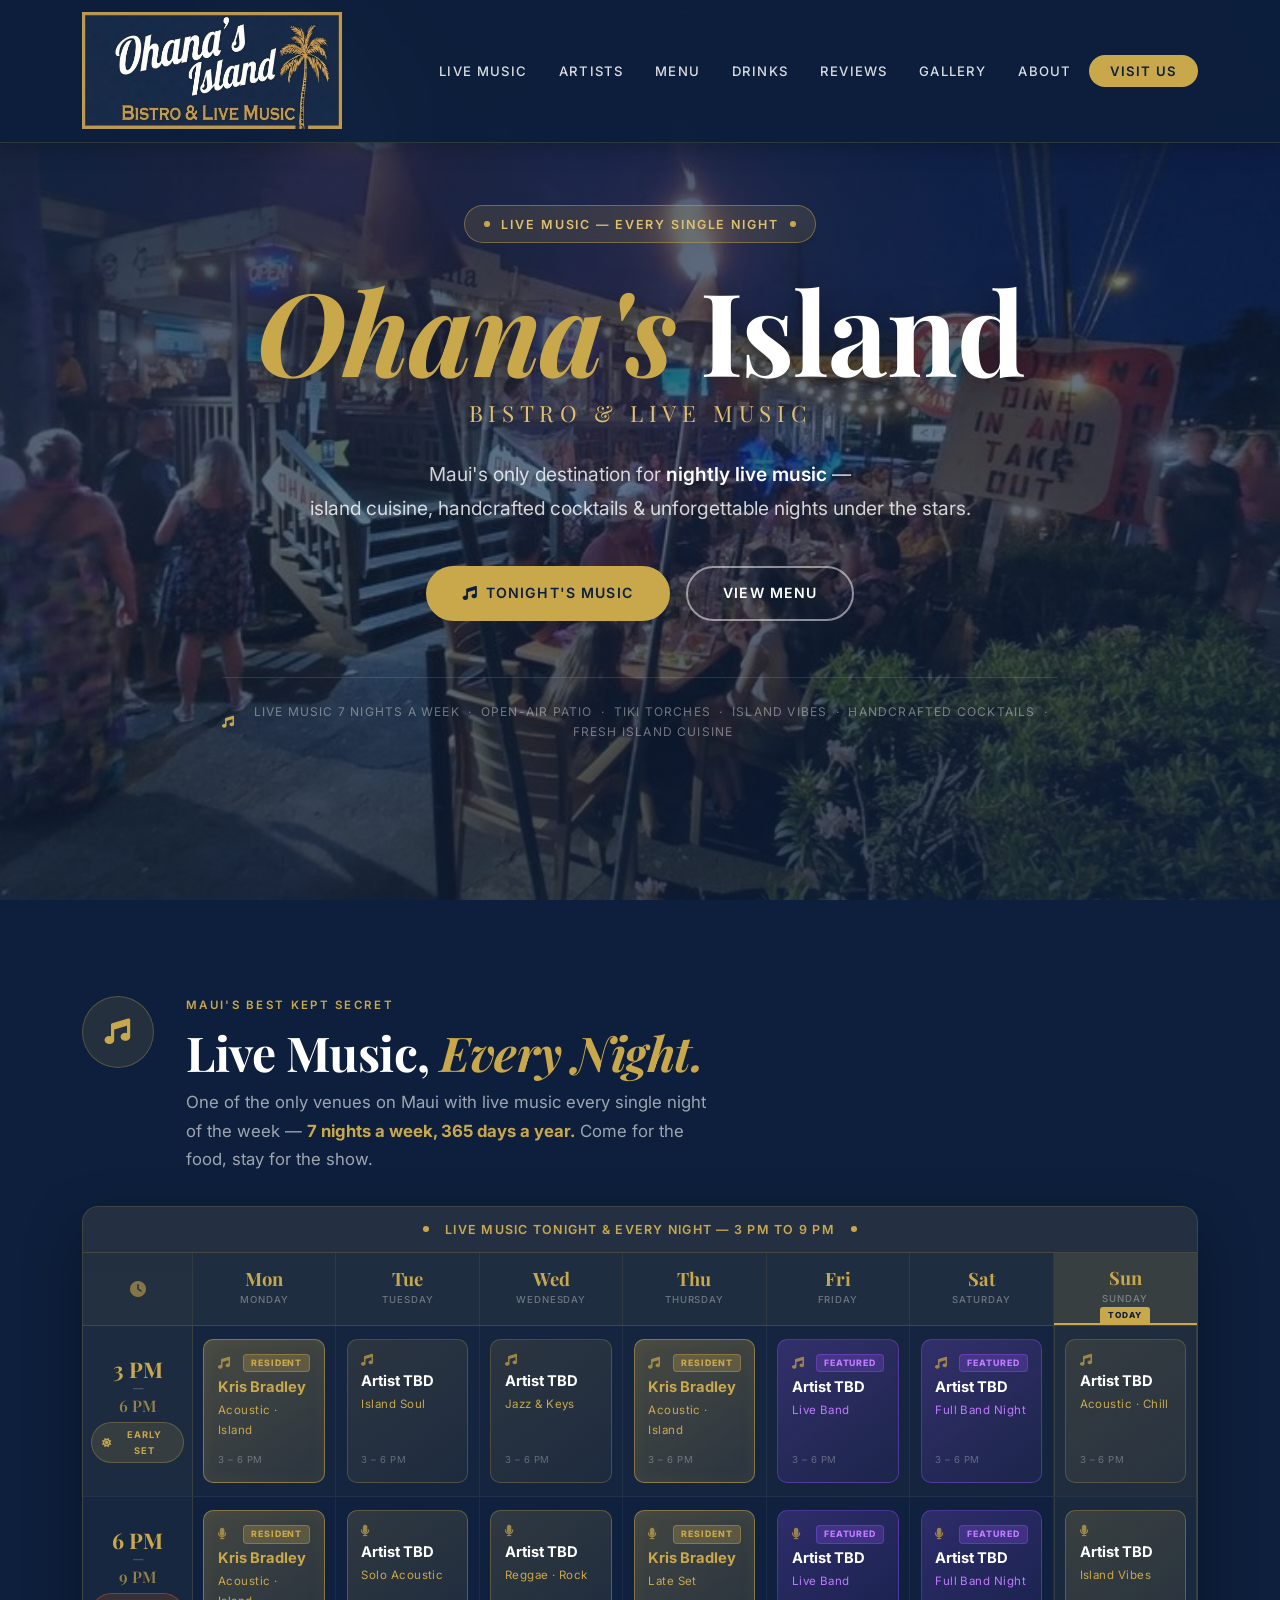
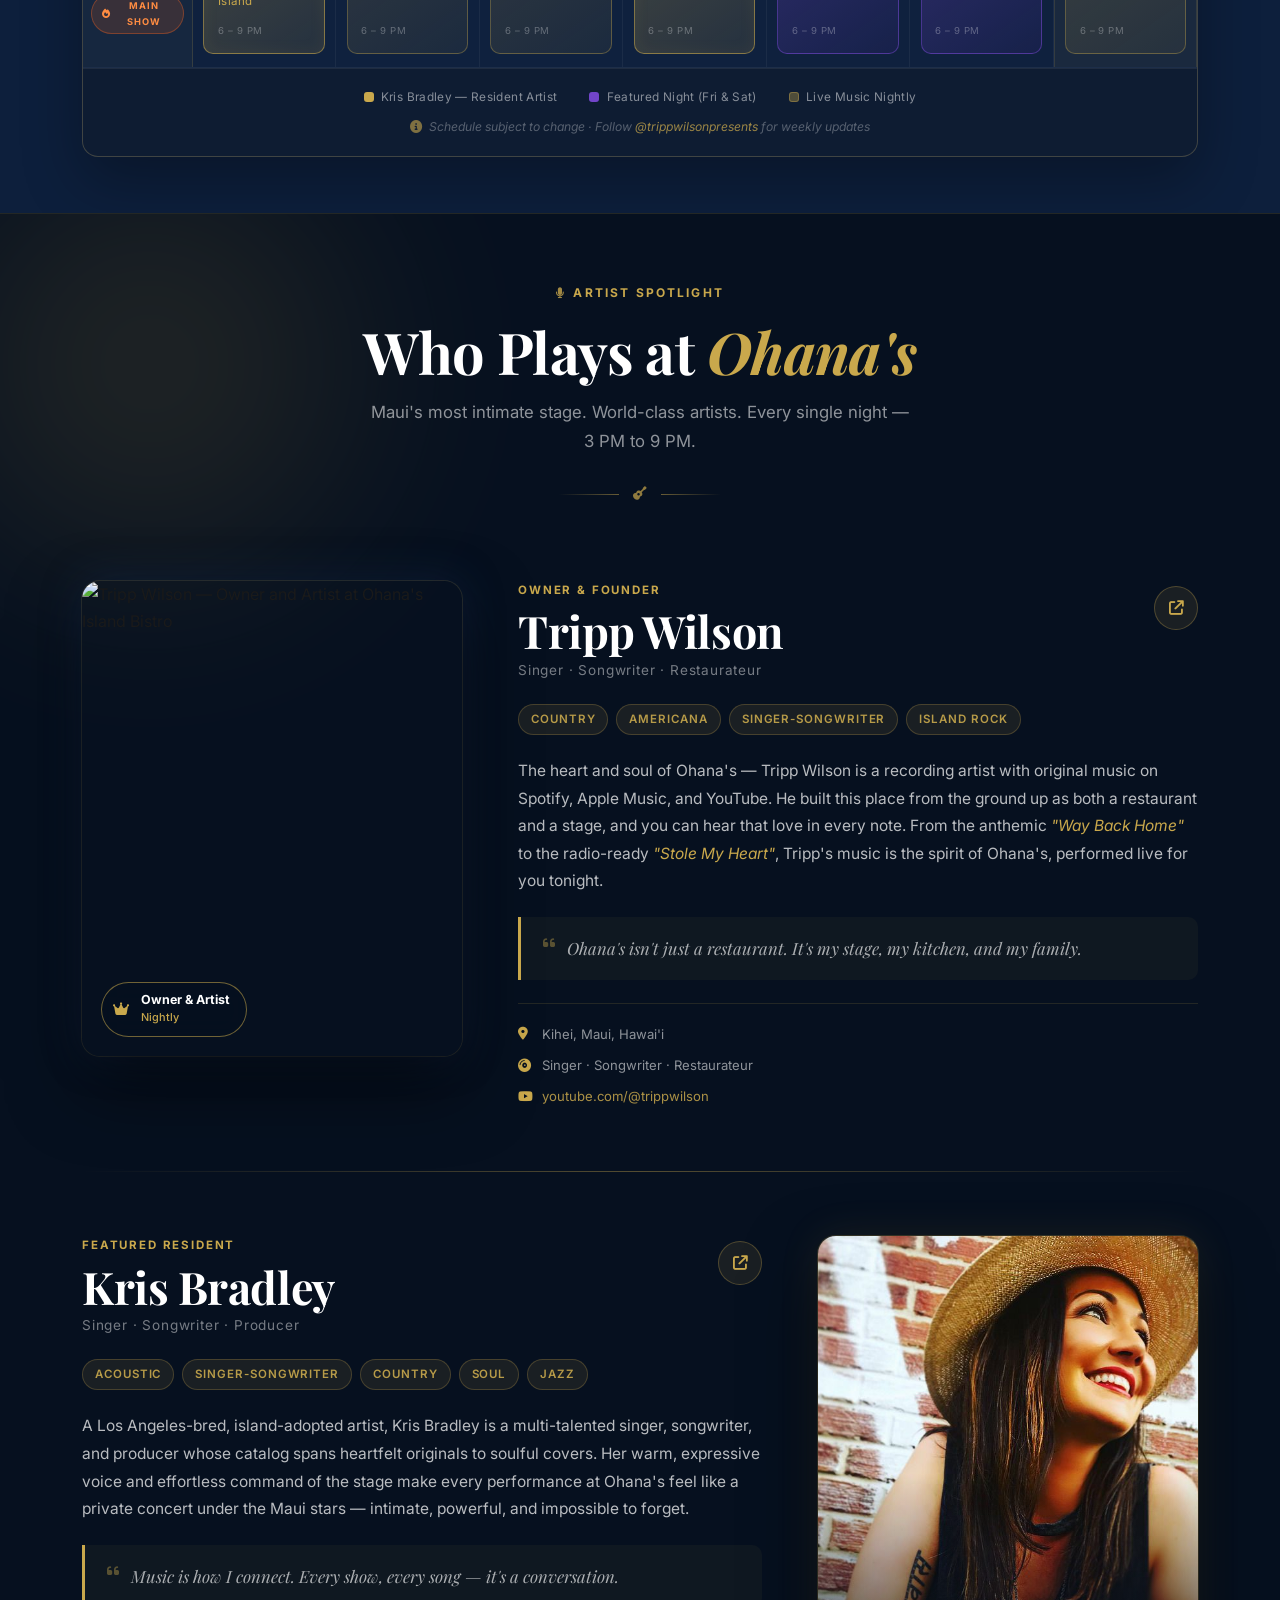
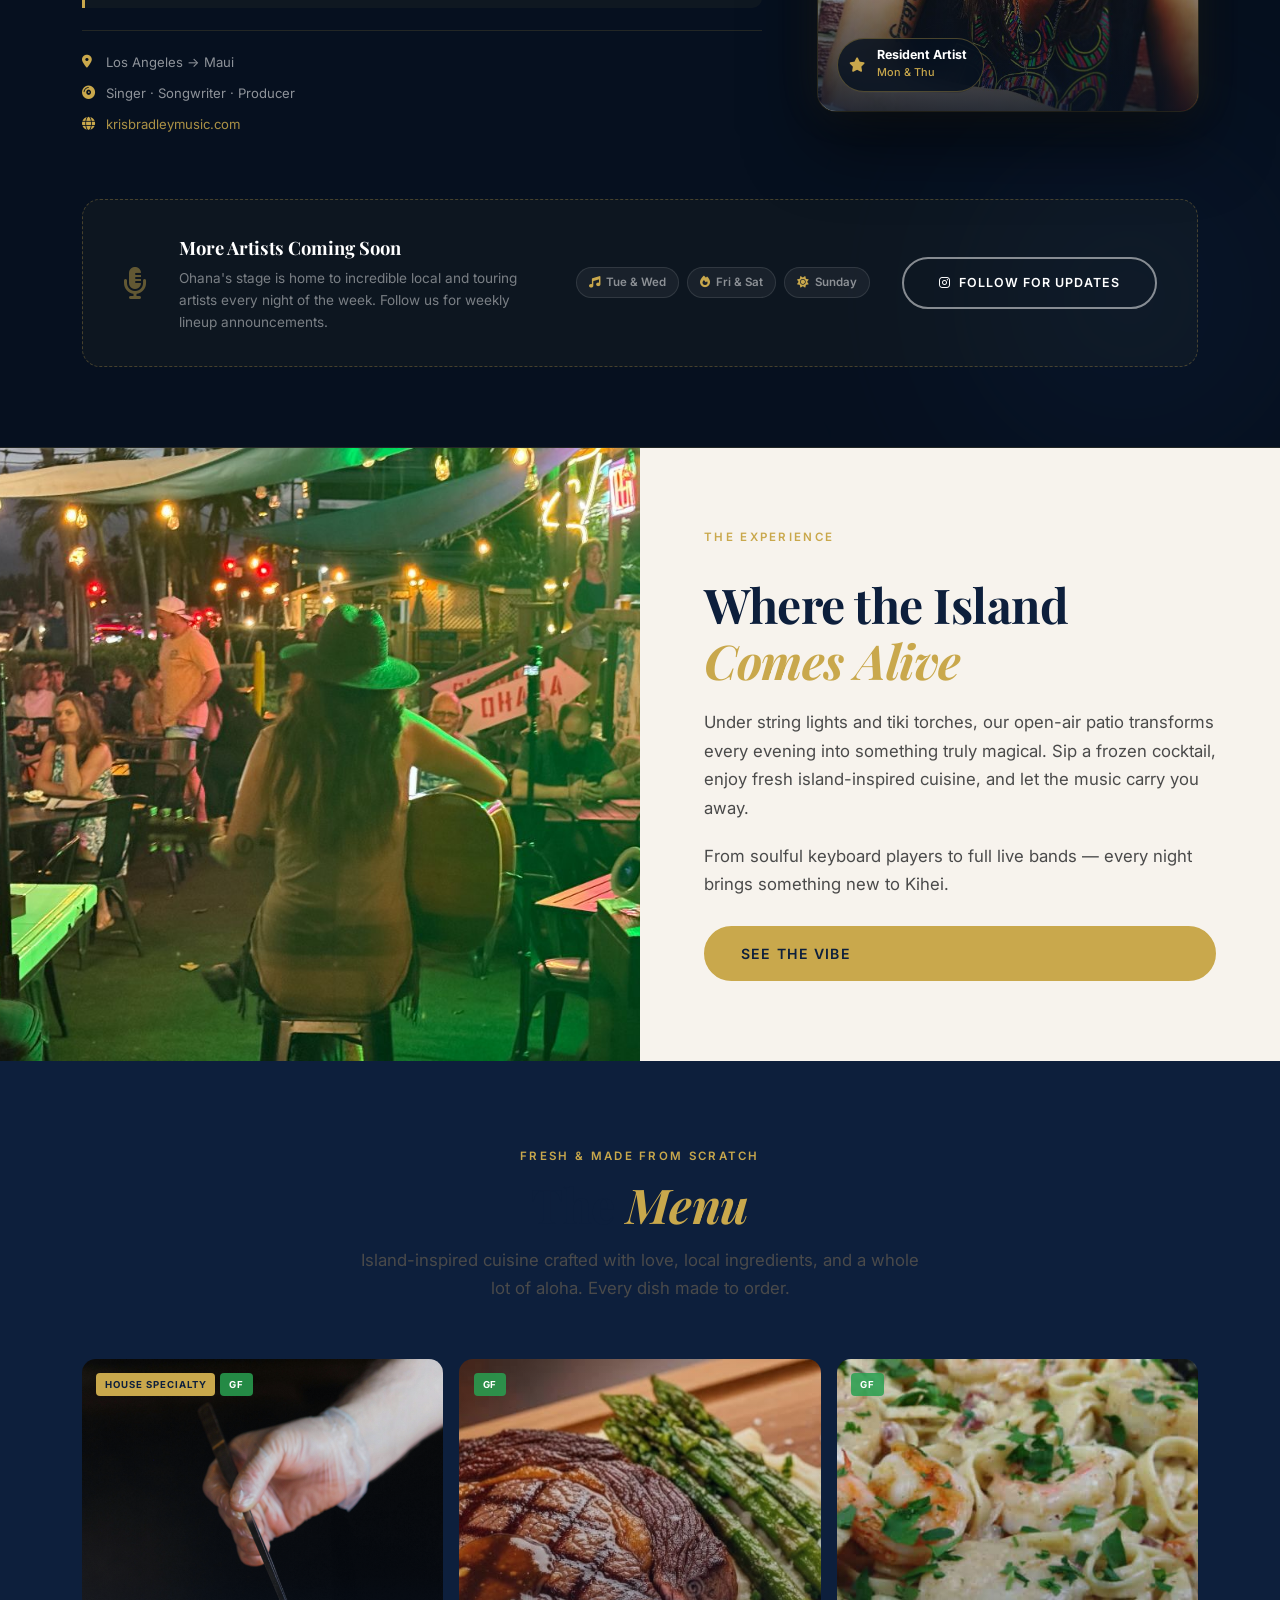
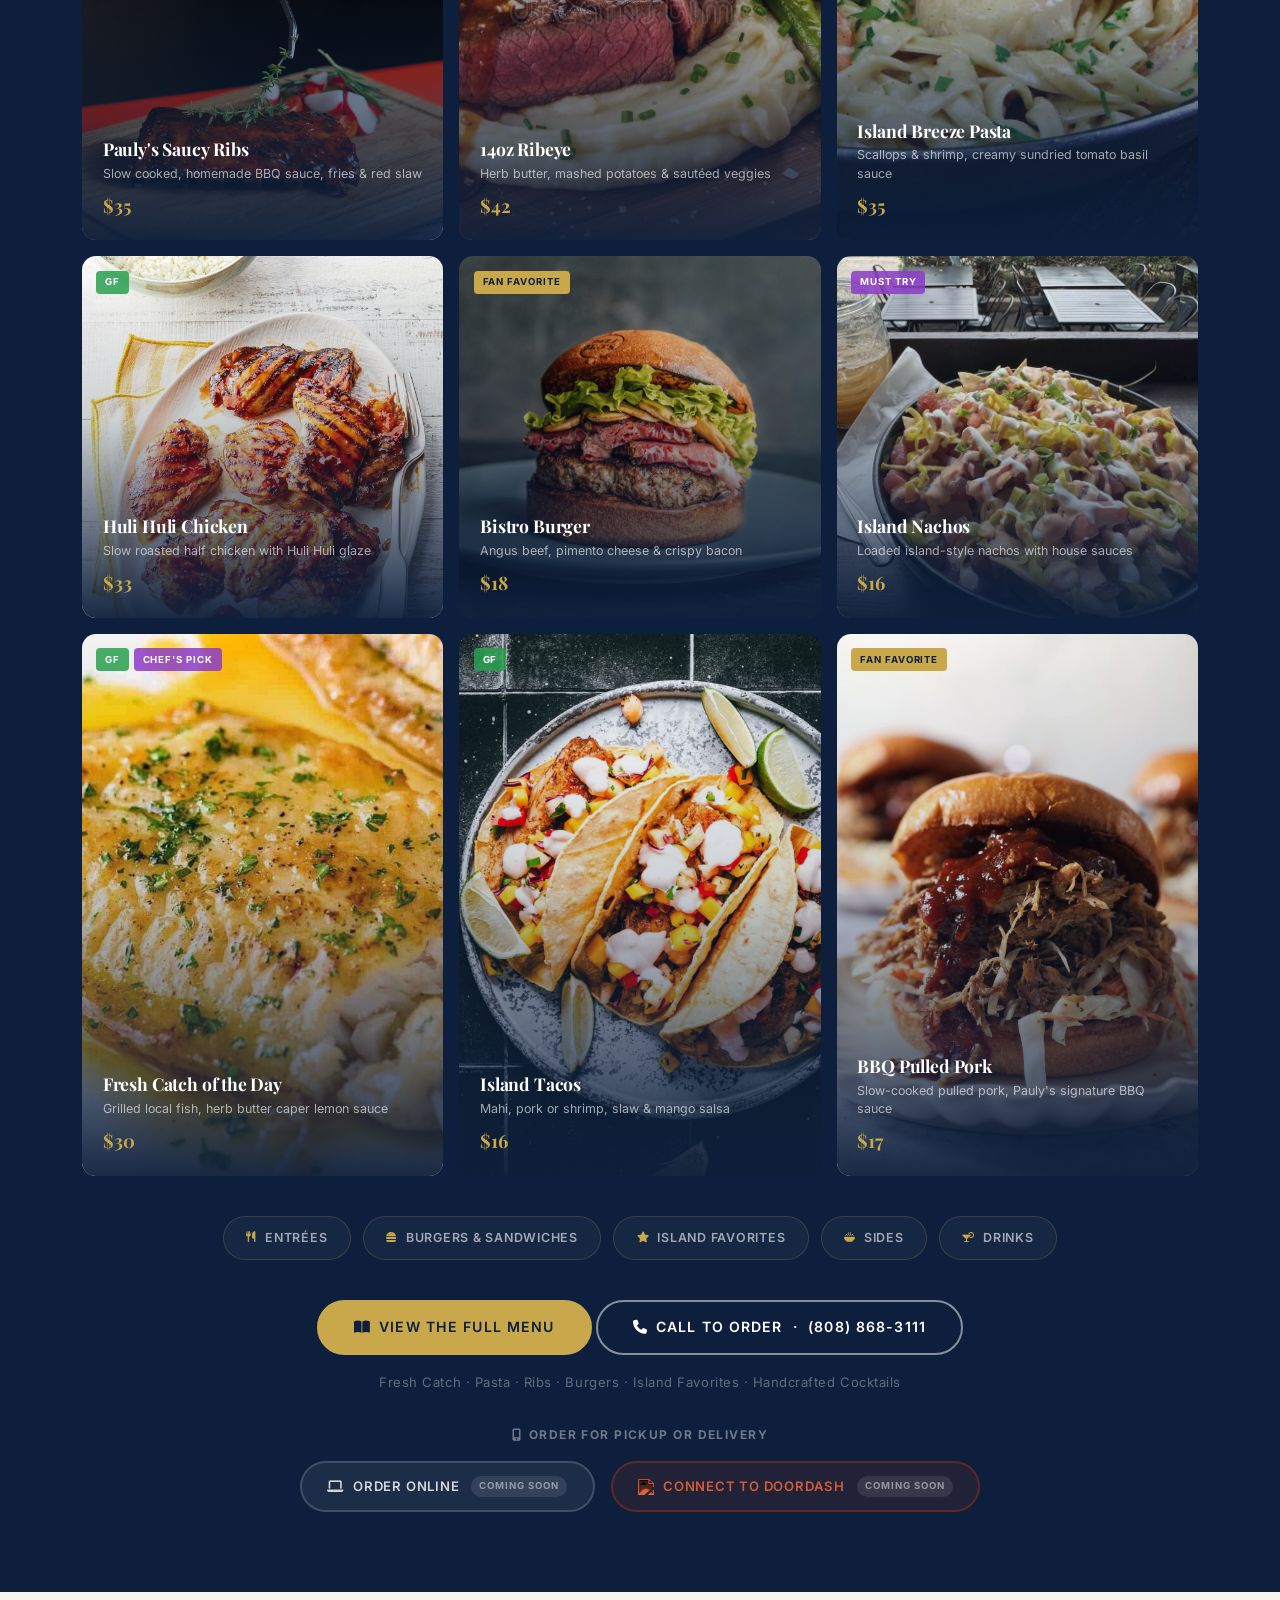
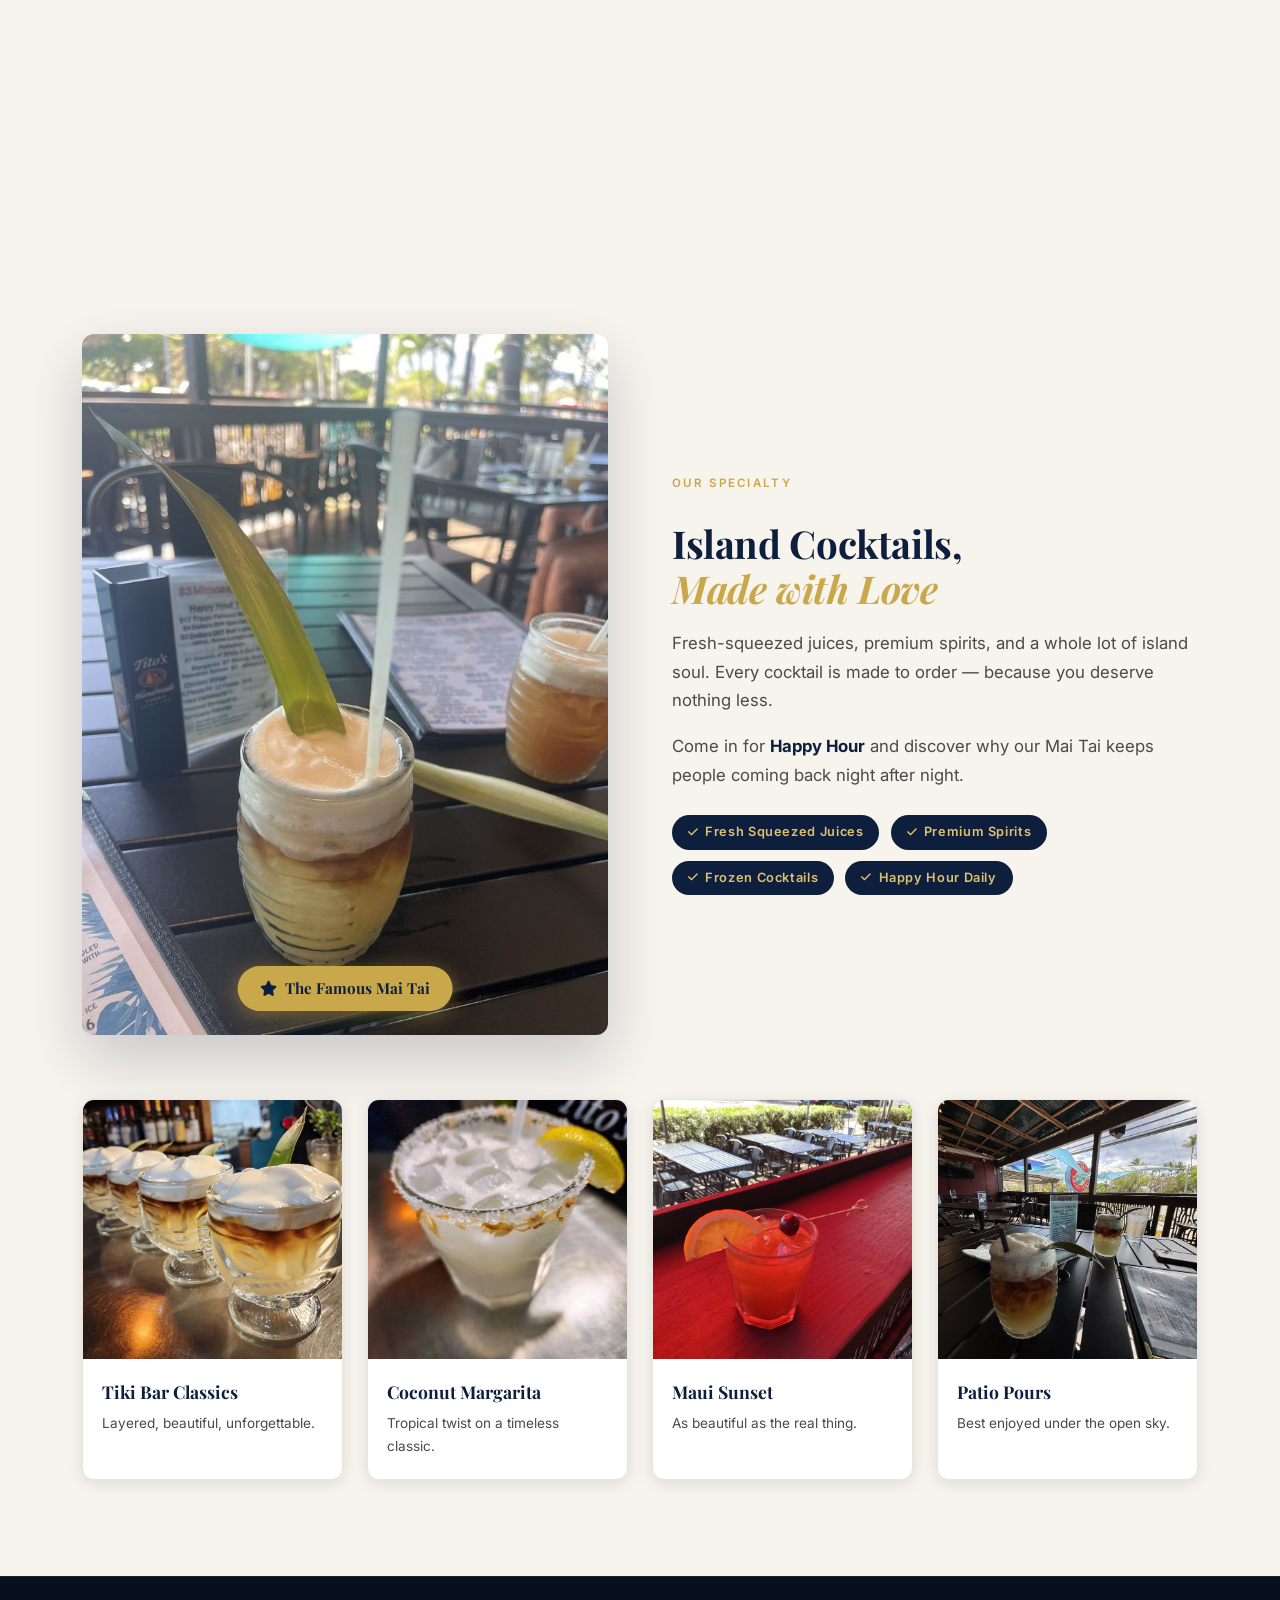
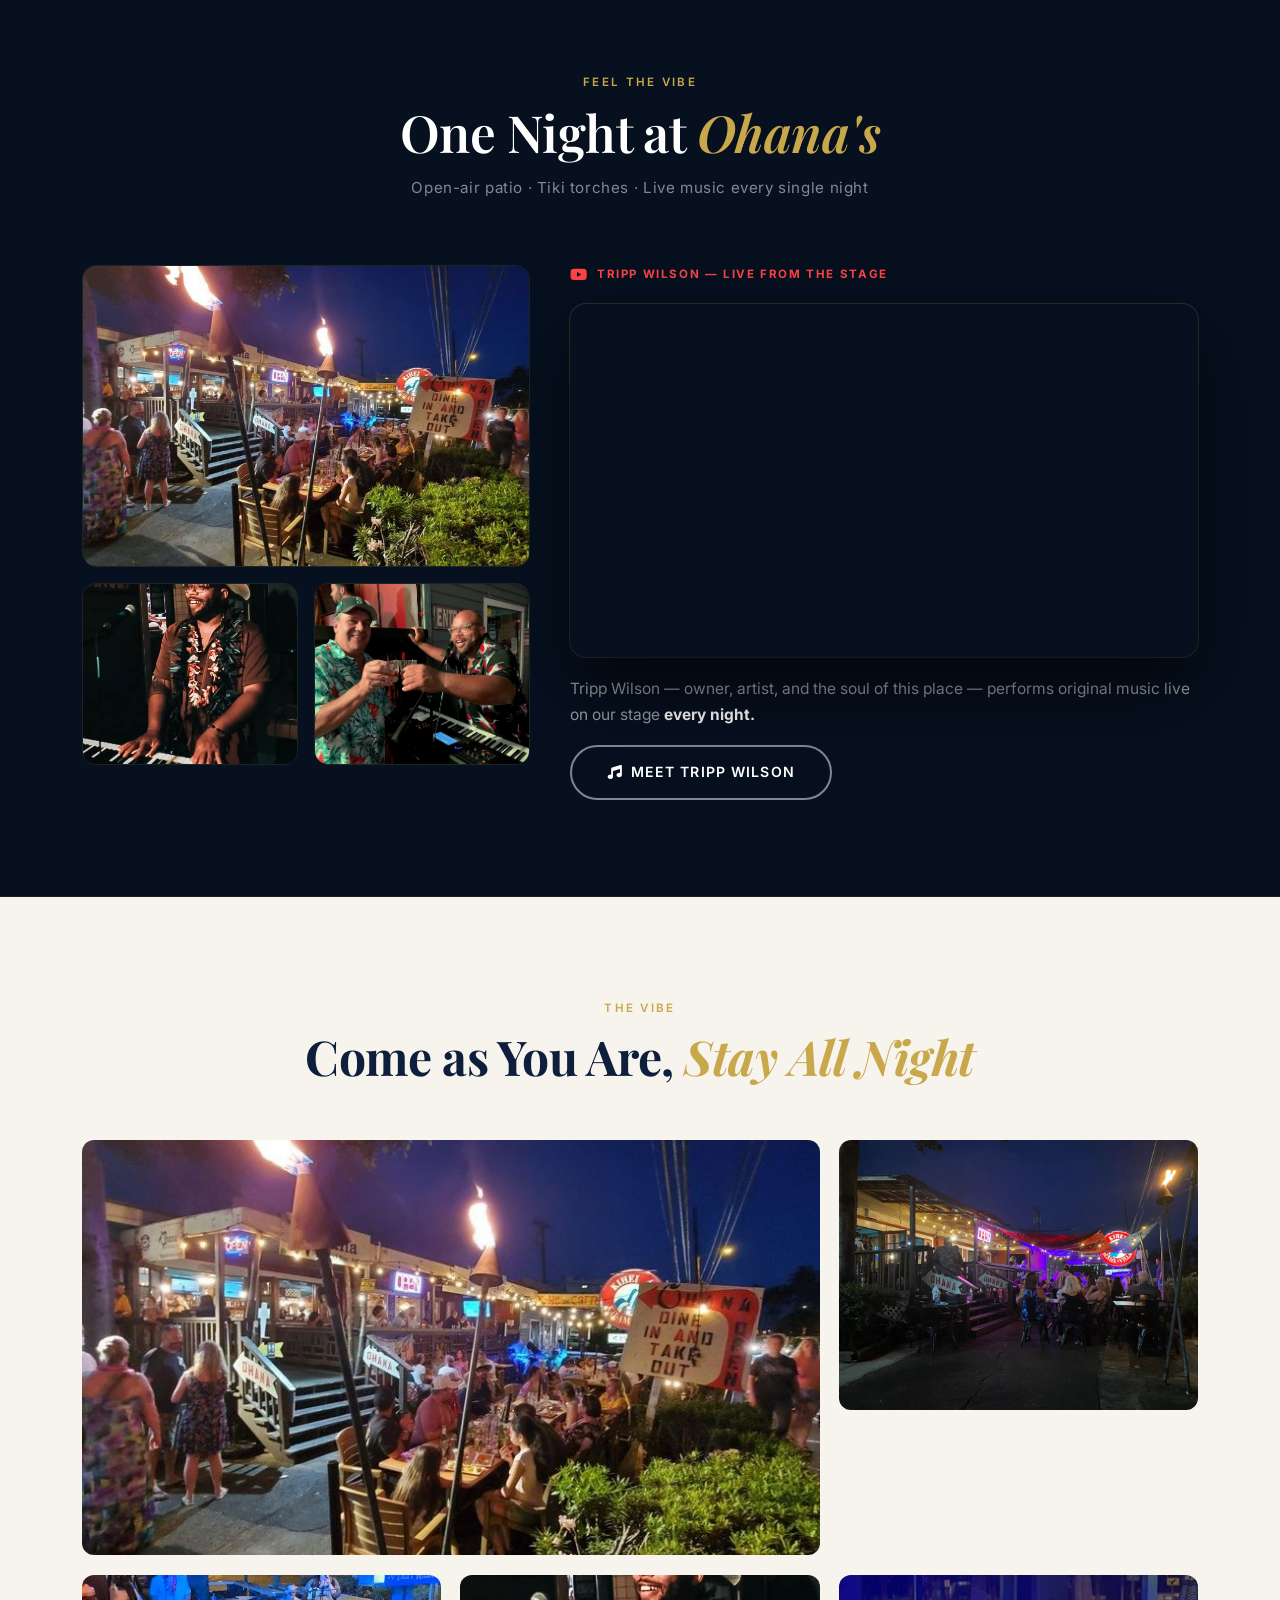
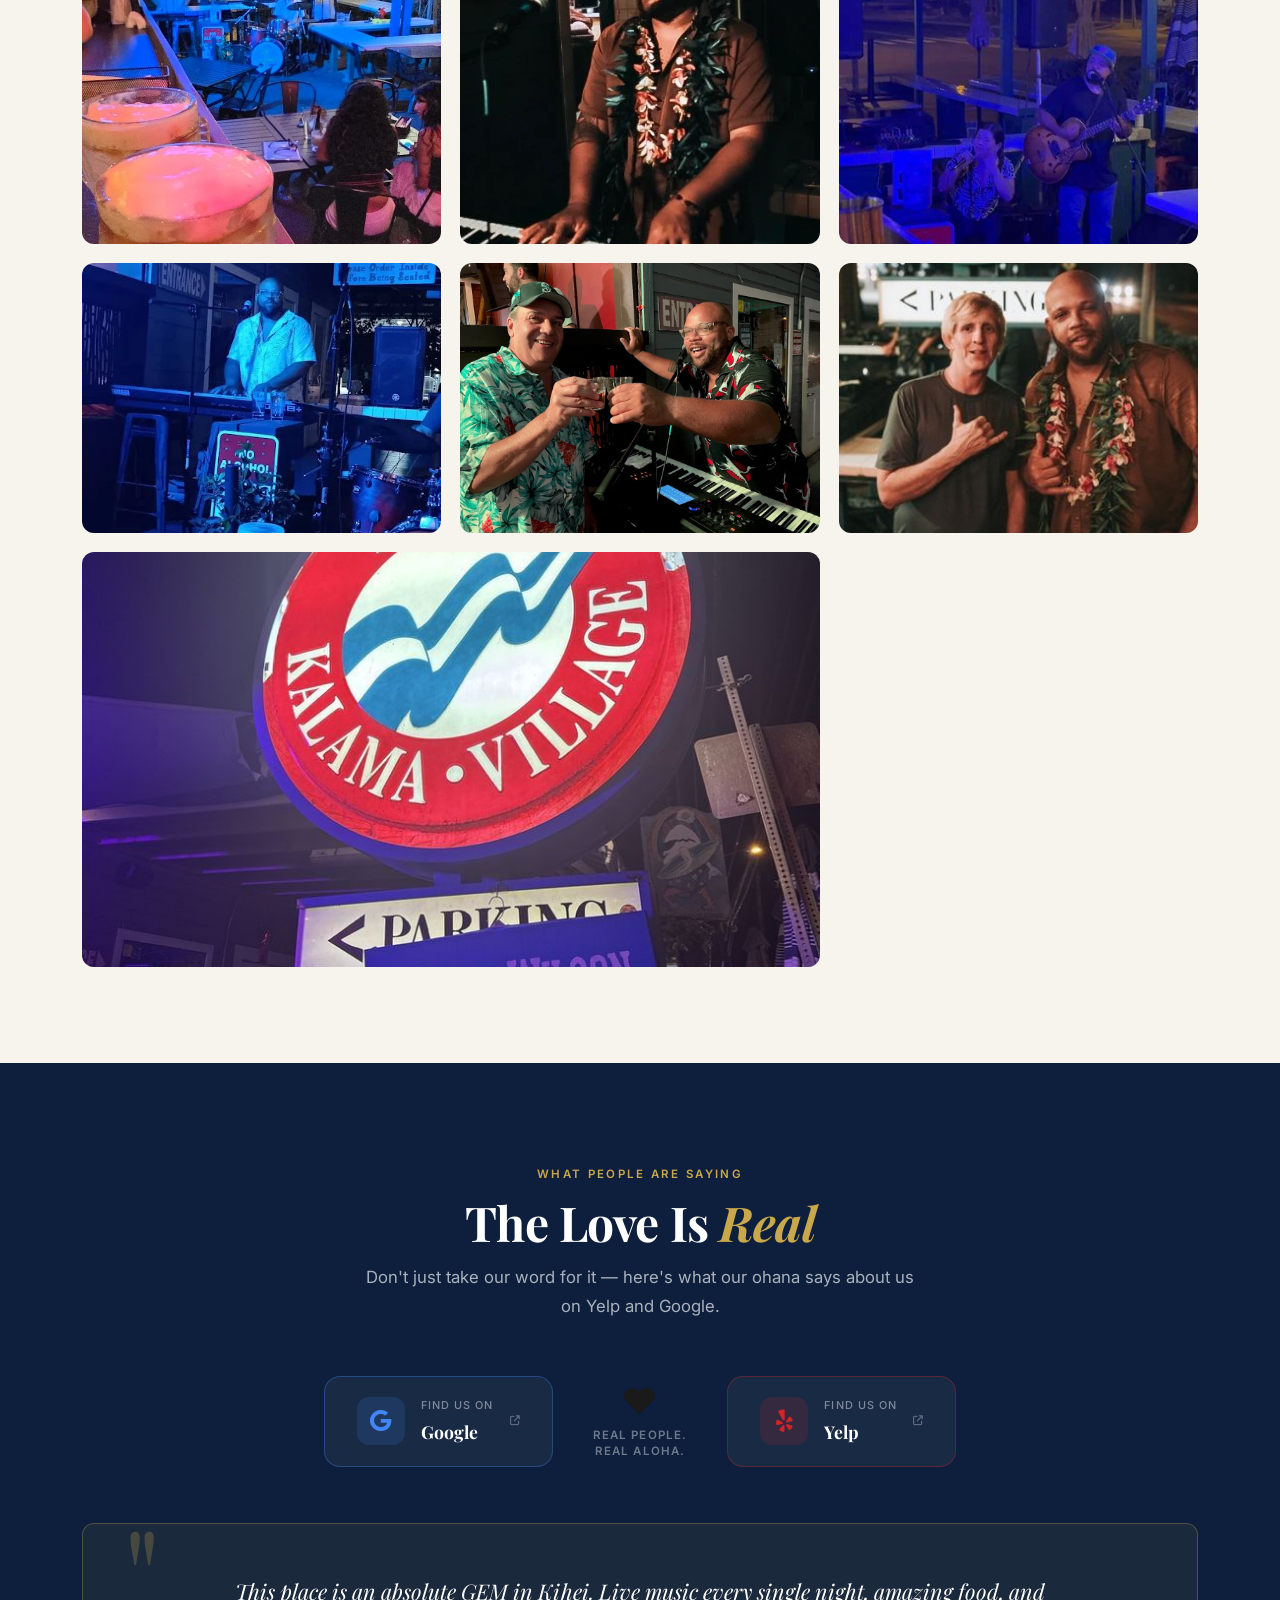
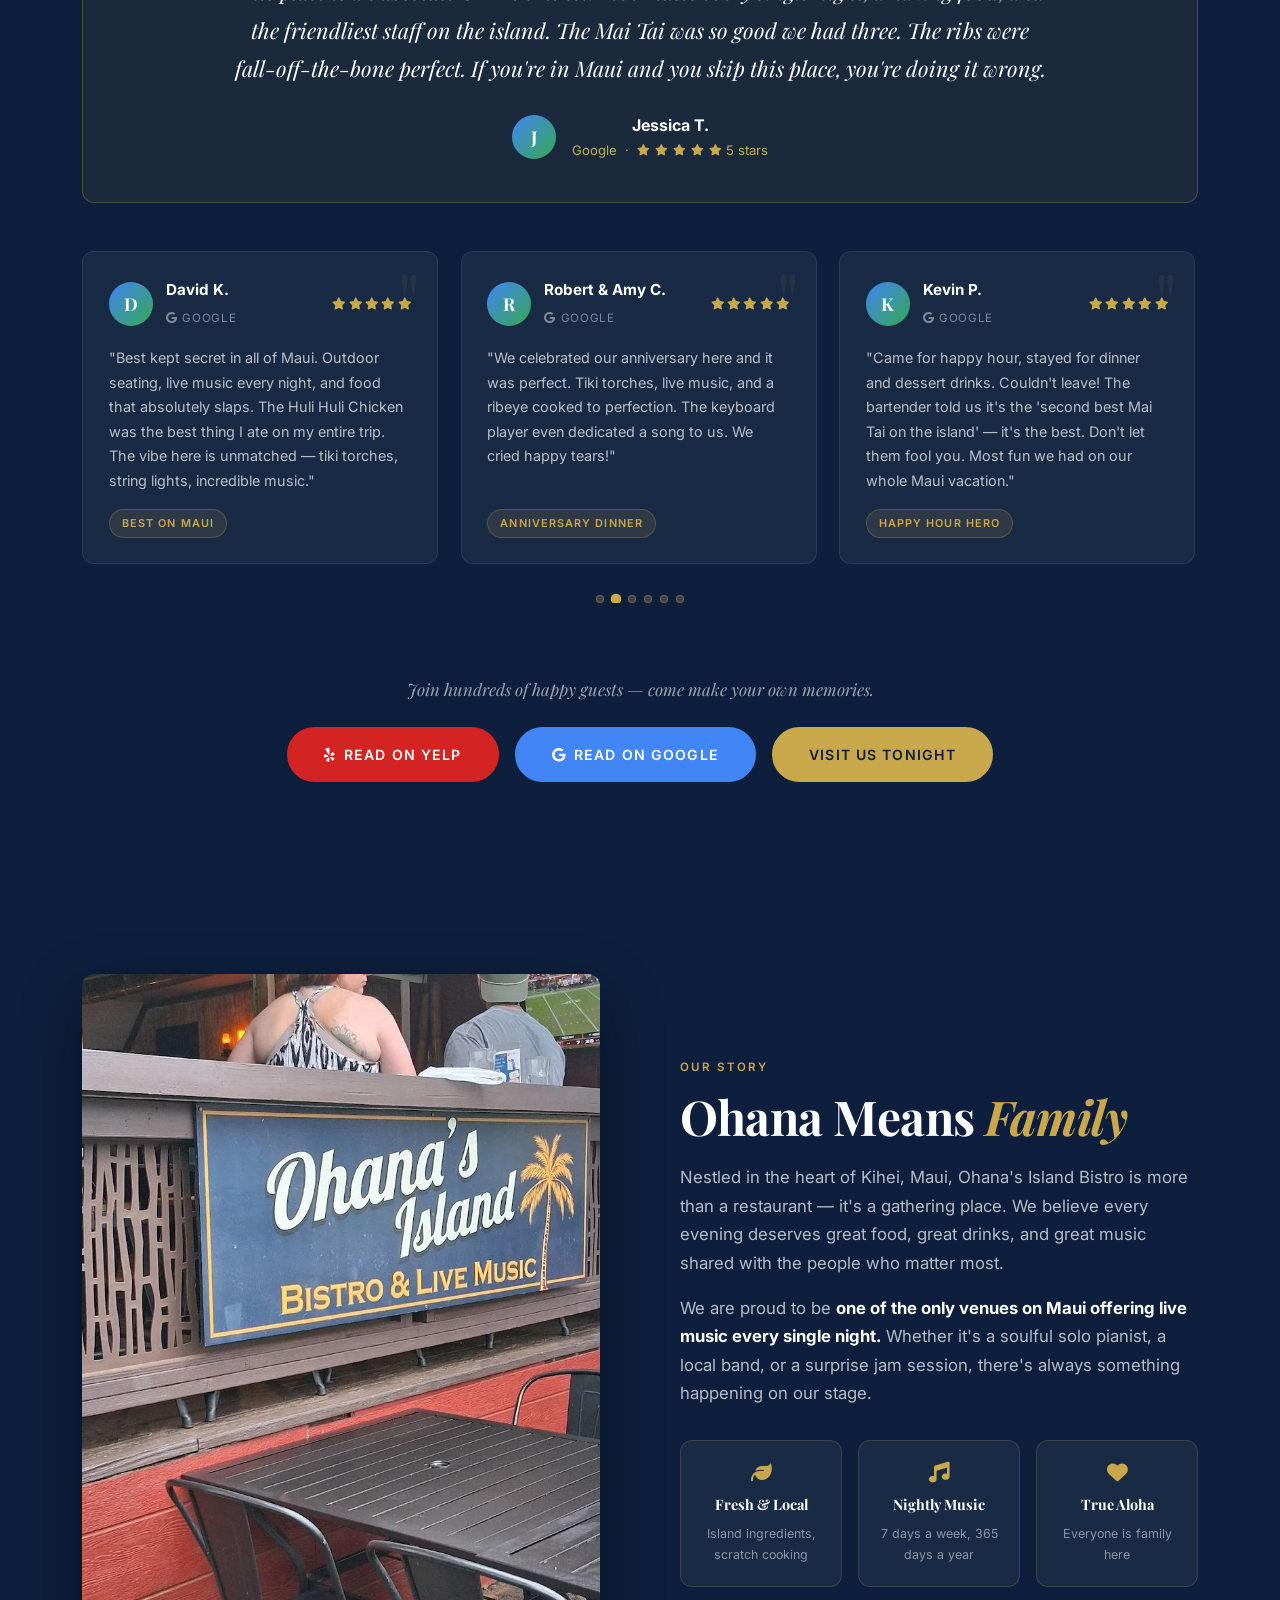
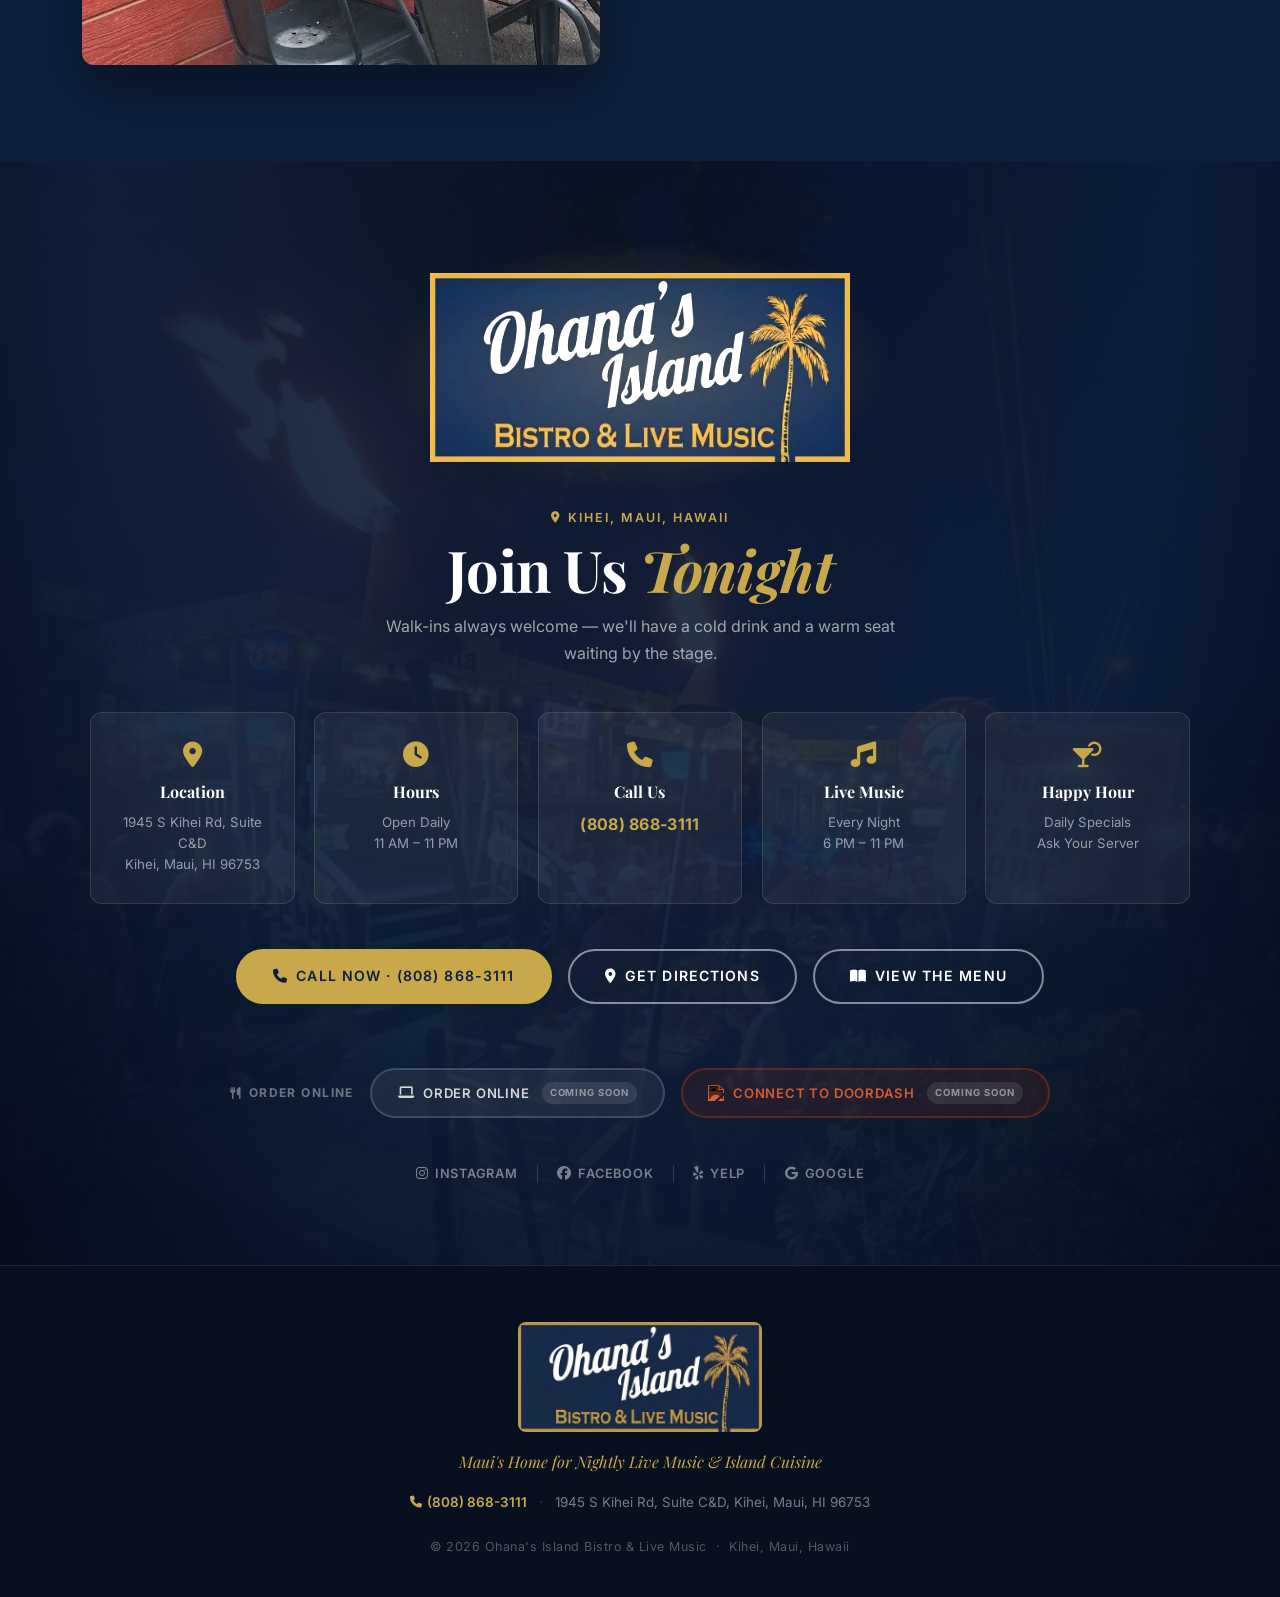
==== commit 67d50625: "Add files via upload" ====
--- a/index.html
+++ b/index.html
@@ -16,7 +16,7 @@
   <nav id="navbar">
     <div class="nav-inner">
       <a href="#home" class="nav-logo">
-        <img src="https://www.genspark.ai/api/files/s/ZWY4IzhG" alt="Ohana's Island Bistro" />
+        <img src="images/logo.png" alt="Ohana's Island Bistro" />
       </a>
       <button class="nav-toggle" id="navToggle" aria-label="Open menu">
         <span></span><span></span><span></span>
@@ -37,7 +37,7 @@
   <!-- HERO -->
   <section id="home" class="hero">
     <div class="hero-bg">
-      <img src="https://www.genspark.ai/api/files/s/uKqWEE8A" alt="Ohana's Island patio at night with tiki torches" class="hero-img" />
+      <img src="images/hero-patio.jpg" alt="Ohana's Island patio at night with tiki torches" class="hero-img" />
       <div class="hero-overlay"></div>
     </div>
     <div class="hero-content">
@@ -470,7 +470,7 @@
   <!-- ATMOSPHERE SPLIT -->
   <section class="atmosphere">
     <div class="atmo-image">
-      <img src="https://www.genspark.ai/api/files/s/3iGjGwSQ" alt="Live performer on stage with full crowd" loading="lazy" />
+      <img src="images/atmosphere-performer.jpg" alt="Live performer on stage with full crowd" loading="lazy" />
     </div>
     <div class="atmo-content">
       <span class="section-tag">The Experience</span>
@@ -498,7 +498,7 @@
 
       <!-- Pauly's Saucy Ribs -->
       <a href="menu.html#entrees" class="mpv-card">
-        <img src="https://www.genspark.ai/api/files/s/umEWthnb" alt="Pauly's Saucy Ribs" loading="lazy" />
+        <img src="images/menu/ribs.jpg" alt="Pauly's Saucy Ribs" loading="lazy" />
         <div class="mpv-overlay">
           <div class="mpv-badges"><span class="mpv-badge mpv-badge-gold">House Specialty</span><span class="mpv-badge mpv-badge-gf">GF</span></div>
           <div class="mpv-info">
@@ -511,7 +511,7 @@
 
       <!-- 14oz Ribeye -->
       <a href="menu.html#entrees" class="mpv-card">
-        <img src="https://www.genspark.ai/api/files/s/rppnAnKZ" alt="14oz Ribeye" loading="lazy" />
+        <img src="images/menu/ribeye-steak.jpg" alt="14oz Ribeye" loading="lazy" />
         <div class="mpv-overlay">
           <div class="mpv-badges"><span class="mpv-badge mpv-badge-gf">GF</span></div>
           <div class="mpv-info">
@@ -524,7 +524,7 @@
 
       <!-- Island Breeze Pasta -->
       <a href="menu.html#entrees" class="mpv-card">
-        <img src="https://www.genspark.ai/api/files/s/VFX9Bf0k" alt="Island Breeze Pasta" loading="lazy" />
+        <img src="images/menu/seafood-pasta.jpg" alt="Island Breeze Pasta" loading="lazy" />
         <div class="mpv-overlay">
           <div class="mpv-badges"><span class="mpv-badge mpv-badge-gf">GF</span></div>
           <div class="mpv-info">
@@ -537,7 +537,7 @@
 
       <!-- Huli Huli Chicken -->
       <a href="menu.html#entrees" class="mpv-card">
-        <img src="https://www.genspark.ai/api/files/s/PGhwVbuL" alt="Huli Huli Chicken" loading="lazy" />
+        <img src="images/menu/huli-huli-chicken.jpg" alt="Huli Huli Chicken" loading="lazy" />
         <div class="mpv-overlay">
           <div class="mpv-badges"><span class="mpv-badge mpv-badge-gf">GF</span></div>
           <div class="mpv-info">
@@ -550,7 +550,7 @@
 
       <!-- Bistro Burger -->
       <a href="menu.html#burgers" class="mpv-card">
-        <img src="https://www.genspark.ai/api/files/s/JQTnasAq" alt="Bistro Burger" loading="lazy" />
+        <img src="images/menu/burger.jpg" alt="Bistro Burger" loading="lazy" />
         <div class="mpv-overlay">
           <div class="mpv-badges"><span class="mpv-badge mpv-badge-gold">Fan Favorite</span></div>
           <div class="mpv-info">
@@ -563,7 +563,7 @@
 
       <!-- Island Nachos -->
       <a href="menu.html#appetizers" class="mpv-card">
-        <img src="https://www.genspark.ai/api/files/s/lxT37d16" alt="Island Nachos" loading="lazy" />
+        <img src="images/menu/nachos.jpg" alt="Island Nachos" loading="lazy" />
         <div class="mpv-overlay">
           <div class="mpv-badges"><span class="mpv-badge mpv-badge-purple">Must Try</span></div>
           <div class="mpv-info">
@@ -577,7 +577,7 @@
 
       <!-- Fresh Catch of the Day -->
       <a href="menu.html#entrees" class="mpv-card">
-        <img src="https://www.genspark.ai/api/files/s/UdrfIuTf" alt="Fresh Catch of the Day" loading="lazy" />
+        <img src="images/menu/fresh-catch.jpg" alt="Fresh Catch of the Day" loading="lazy" />
         <div class="mpv-overlay">
           <div class="mpv-badges"><span class="mpv-badge mpv-badge-gf">GF</span><span class="mpv-badge mpv-badge-purple">Chef's Pick</span></div>
           <div class="mpv-info">
@@ -590,7 +590,7 @@
 
       <!-- Island Tacos -->
       <a href="menu.html#appetizers" class="mpv-card">
-        <img src="https://www.genspark.ai/api/files/s/z5jOTfpC" alt="Island Tacos" loading="lazy" />
+        <img src="images/menu/island-tacos.jpg" alt="Island Tacos" loading="lazy" />
         <div class="mpv-overlay">
           <div class="mpv-badges"><span class="mpv-badge mpv-badge-gf">GF</span></div>
           <div class="mpv-info">
@@ -603,7 +603,7 @@
 
       <!-- BBQ Pulled Pork -->
       <a href="menu.html#burgers" class="mpv-card">
-        <img src="https://www.genspark.ai/api/files/s/avBOy32D" alt="BBQ Pulled Pork Sandwich" loading="lazy" />
+        <img src="images/menu/bbq-pulled-pork.jpg" alt="BBQ Pulled Pork Sandwich" loading="lazy" />
         <div class="mpv-overlay">
           <div class="mpv-badges"><span class="mpv-badge mpv-badge-gold">Fan Favorite</span></div>
           <div class="mpv-info">
@@ -679,7 +679,7 @@
       </div>
       <div class="drinks-hero">
         <div class="drinks-hero-img">
-          <img src="https://www.genspark.ai/api/files/s/o2adziAu" alt="Famous Mai Tai" loading="lazy" />
+          <img src="images/menu/mai-tai.jpg" alt="Famous Mai Tai" loading="lazy" />
           <div class="drinks-hero-badge"><i class="fas fa-star"></i> The Famous Mai Tai</div>
         </div>
         <div class="drinks-hero-content">
@@ -698,7 +698,7 @@
       <div class="drinks-grid">
         <div class="drink-card">
           <div class="drink-img-wrap">
-            <img src="https://www.genspark.ai/api/files/s/MtcxigzT" alt="Tiki cocktails" loading="lazy" />
+            <img src="images/menu/tiki-cocktails.jpg" alt="Tiki cocktails" loading="lazy" />
           </div>
           <div class="drink-card-body">
             <h4>Tiki Bar Classics</h4>
@@ -707,7 +707,7 @@
         </div>
         <div class="drink-card">
           <div class="drink-img-wrap">
-            <img src="https://www.genspark.ai/api/files/s/9RY9fDxp" alt="Coconut margarita" loading="lazy" />
+            <img src="images/menu/coconut-margarita.jpg" alt="Coconut margarita" loading="lazy" />
           </div>
           <div class="drink-card-body">
             <h4>Coconut Margarita</h4>
@@ -716,7 +716,7 @@
         </div>
         <div class="drink-card">
           <div class="drink-img-wrap">
-            <img src="https://www.genspark.ai/api/files/s/bYJASjRy" alt="Sunset cocktail" loading="lazy" />
+            <img src="images/menu/sunset-cocktail.jpg" alt="Sunset cocktail" loading="lazy" />
           </div>
           <div class="drink-card-body">
             <h4>Maui Sunset</h4>
@@ -725,7 +725,7 @@
         </div>
         <div class="drink-card">
           <div class="drink-img-wrap">
-            <img src="https://www.genspark.ai/api/files/s/vmZuWGbw" alt="Cocktails on the patio" loading="lazy" />
+            <img src="images/menu/cocktails-patio.jpg" alt="Cocktails on the patio" loading="lazy" />
           </div>
           <div class="drink-card-body">
             <h4>Patio Pours</h4>
@@ -751,14 +751,14 @@
       <!-- Left: stacked gallery photos -->
       <div class="vsec-photos">
         <div class="vsec-photo vsec-photo-tall">
-          <img src="https://www.genspark.ai/api/files/s/uKqWEE8A" alt="Ohana's patio at night with tiki torches" loading="lazy" />
+          <img src="images/hero-patio.jpg" alt="Ohana's patio at night with tiki torches" loading="lazy" />
         </div>
         <div class="vsec-photo-pair">
           <div class="vsec-photo">
-            <img src="https://www.genspark.ai/api/files/s/gj1lZ9sp" alt="Live musician on stage" loading="lazy" />
+            <img src="images/venue-performer.jpg" alt="Live musician on stage" loading="lazy" />
           </div>
           <div class="vsec-photo">
-            <img src="https://www.genspark.ai/api/files/s/HY9t0Fuu" alt="Toasting with the performer" loading="lazy" />
+            <img src="images/venue-toast.jpg" alt="Toasting with the performer" loading="lazy" />
           </div>
         </div>
       </div>
@@ -781,7 +781,7 @@
         </div>
         <div class="vsec-embed-caption">
           <p>Tripp Wilson — owner, artist, and the soul of this place — performs original music live on our stage <strong>every night.</strong></p>
-          <a href="#tripp" class="btn btn-outline vsec-cta">
+          <a href="#artists" class="btn btn-outline vsec-cta">
             <i class="fas fa-music"></i> Meet Tripp Wilson
           </a>
         </div>
@@ -800,31 +800,31 @@
       </div>
       <div class="gallery-grid">
         <div class="gallery-item gallery-wide">
-          <img src="https://www.genspark.ai/api/files/s/uKqWEE8A" alt="Ohana's Island patio at night — tiki torches blazing" loading="lazy" />
+          <img src="images/hero-patio.jpg" alt="Ohana's Island patio at night — tiki torches blazing" loading="lazy" />
         </div>
         <div class="gallery-item">
-          <img src="https://www.genspark.ai/api/files/s/mfUVb2IC" alt="Ohana's Island venue at night" loading="lazy" />
+          <img src="images/venue-night.jpg" alt="Ohana's Island venue at night" loading="lazy" />
         </div>
         <div class="gallery-item">
-          <img src="https://www.genspark.ai/api/files/s/LWqBpGKL" alt="Cocktails with live band" loading="lazy" />
+          <img src="images/gallery-cocktails-band.jpg" alt="Cocktails with live band" loading="lazy" />
         </div>
         <div class="gallery-item">
-          <img src="https://www.genspark.ai/api/files/s/gj1lZ9sp" alt="Live musician" loading="lazy" />
+          <img src="images/venue-performer.jpg" alt="Live musician" loading="lazy" />
         </div>
         <div class="gallery-item">
-          <img src="https://www.genspark.ai/api/files/s/pP4xuJcB" alt="Live duo performing" loading="lazy" />
+          <img src="images/gallery-live-duo.jpg" alt="Live duo performing" loading="lazy" />
         </div>
         <div class="gallery-item">
-          <img src="https://www.genspark.ai/api/files/s/5nkmQNdB" alt="Keyboard player on stage" loading="lazy" />
+          <img src="images/gallery-keyboard.jpg" alt="Keyboard player on stage" loading="lazy" />
         </div>
         <div class="gallery-item">
-          <img src="https://www.genspark.ai/api/files/s/HY9t0Fuu" alt="Toasting with the performer" loading="lazy" />
+          <img src="images/venue-toast.jpg" alt="Toasting with the performer" loading="lazy" />
         </div>
         <div class="gallery-item">
-          <img src="https://www.genspark.ai/api/files/s/Te2IDYMT" alt="Shaka with the performer" loading="lazy" />
+          <img src="images/gallery-shaka.jpg" alt="Shaka with the performer" loading="lazy" />
         </div>
         <div class="gallery-item gallery-wide">
-          <img src="https://www.genspark.ai/api/files/s/h62EWcXM" alt="Kihei Kalama Village sign" loading="lazy" />
+          <img src="images/gallery-kihei-sign.jpg" alt="Kihei Kalama Village sign" loading="lazy" />
         </div>
       </div>
     </div>
@@ -983,7 +983,7 @@
   <section id="about" class="about-section">
     <div class="about-inner container">
       <div class="about-image">
-        <img src="https://www.genspark.ai/api/files/s/lVGeLkIO" alt="Ohana's Island sign" loading="lazy" />
+        <img src="images/contact-sign.jpg" alt="Ohana's Island sign" loading="lazy" />
       </div>
       <div class="about-content">
         <span class="section-tag">Our Story</span>
@@ -1016,7 +1016,7 @@
 
     <!-- Background patio photo -->
     <div class="contact-bg">
-      <img src="https://www.genspark.ai/api/files/s/uKqWEE8A" alt="Ohana's Island Bistro patio at night" loading="lazy" />
+      <img src="images/hero-patio.jpg" alt="Ohana's Island Bistro patio at night" loading="lazy" />
       <div class="contact-bg-overlay"></div>
     </div>
 
@@ -1024,7 +1024,7 @@
 
       <!-- BIG LOGO — the centrepiece -->
       <div class="contact-logo-wrap">
-        <img src="https://www.genspark.ai/api/files/s/ZWY4IzhG" alt="Ohana's Island Bistro &amp; Live Music" class="contact-logo-img" />
+        <img src="images/logo.png" alt="Ohana's Island Bistro &amp; Live Music" class="contact-logo-img" />
         <div class="contact-logo-glow"></div>
       </div>
 
@@ -1117,7 +1117,7 @@
   <footer class="footer">
     <div class="container footer-inner">
       <div class="footer-logo">
-        <img src="https://www.genspark.ai/api/files/s/ZWY4IzhG" alt="Ohana's Island Bistro" />
+        <img src="images/logo.png" alt="Ohana's Island Bistro" />
       </div>
       <p class="footer-tagline">Maui's Home for Nightly Live Music &amp; Island Cuisine</p>
       <div class="footer-contact-line">
--- a/css/style.css
+++ b/css/style.css
@@ -93,6 +93,12 @@
   transition: height .3s ease, margin .3s ease;
 }
 #navbar.scrolled .nav-logo img { height: 99px; margin: 5px 0; }
+/* Mobile: hide Visit Us CTA from desktop nav (it's in the hamburger menu) */
+@media (max-width: 768px) {
+  .nav-logo img { height: 72px; margin: 4px 0; }
+  #navbar.scrolled .nav-logo img { height: 60px; margin: 3px 0; }
+  .nav-cta { display: none; }
+}
 .nav-links { display: flex; align-items: center; gap: .2rem; }
 .nav-links li a {
   font-size: .82rem; font-weight: 500; letter-spacing: .09em;
@@ -2540,59 +2546,121 @@
     background: rgba(13,31,60,.98); flex-direction: column;
     padding: 1.5rem 2rem 2rem; gap: .25rem;
     backdrop-filter: blur(16px); border-top: 1px solid rgba(201,168,76,.15);
+    box-shadow: 0 16px 40px rgba(0,0,0,.5);
   }
   .nav-links.open { display: flex; }
+  /* Show Visit Us in the dropdown on mobile */
+  .nav-links .nav-cta { display: inline-flex; margin-top: .5rem; align-self: flex-start; }
   .nav-links li a { display: block; padding: .75rem 1rem; font-size: .9rem; }
-  .hero-content    { padding: 7rem 1.5rem 4rem; }
+  .hero-content    { padding: 6rem 1.2rem 3.5rem; }
+  .hero-title      { font-size: clamp(2.6rem, 11vw, 4.5rem); }
   .hero-actions    { flex-direction: column; align-items: center; }
+  .hero-actions .btn { width: 100%; max-width: 320px; justify-content: center; }
   .music-headline  { flex-direction: column; gap: 1.5rem; }
   .music-features  { grid-template-columns: 1fr 1fr; }
+  .music-stats     { width: 100%; overflow-x: auto; }
+  .music-stat      { padding: 1.1rem 1.6rem; flex-shrink: 0; }
+  /* Artist Spotlight */
+  .ashow-section   { padding: 3.5rem 0 3rem; }
+  .ashow-header    { margin-bottom: 3rem; }
+  /* Atmosphere */
+  .atmosphere      { grid-template-columns: 1fr; }
+  .atmo-image      { min-height: 340px; }
+  .atmo-content    { padding: 3rem 1.5rem; }
+  /* Reviews */
   .review-card     { flex: 0 0 calc(50% - .7rem); }
-  .review-featured { padding: 2rem 2rem 1.8rem; }
+  .review-featured { padding: 2rem 1.8rem 1.8rem; }
+  .reviews-platforms { flex-direction: column; align-items: center; gap: 1rem; }
+  .platform-badge  { width: 100%; max-width: 320px; }
+  /* Drinks */
   .drinks-hero     { grid-template-columns: 1fr; gap: 2rem; }
-  .drinks-hero-img { aspect-ratio: 4/3; max-width: 480px; margin: 0 auto; }
+  .drinks-hero-img { aspect-ratio: 4/3; max-width: 440px; margin: 0 auto; }
   .drinks-grid     { grid-template-columns: repeat(2,1fr); }
+  /* Gallery */
   .gallery-grid    { grid-template-columns: 1fr 1fr; }
   .gallery-item.gallery-wide { grid-column: span 2; }
-  .about-pillars   { grid-template-columns: 1fr; }
-  .contact-cards   { grid-template-columns: 1fr 1fr; }
+  /* About */
+  .about-inner     { grid-template-columns: 1fr; gap: 2.5rem; }
+  .about-pillars   { grid-template-columns: 1fr 1fr; gap: .8rem; }
+  /* Contact */
+  .contact-section { padding: 5rem 0 4rem; }
+  .contact-cards   { grid-template-columns: 1fr 1fr; max-width: 100%; }
   .contact-cta-row { flex-direction: column; align-items: center; }
-  /* music calendar */
-  .music-stats      { width: 100%; }
-  .music-stat       { padding: 1.1rem 2rem; }
-  /* menu responsive */
+  .contact-cta-row .btn { width: 100%; max-width: 320px; justify-content: center; }
+  /* Menu grid */
   .menu-grid-uniform { grid-template-columns: repeat(2, 1fr); }
   .menu-grid-2col    { grid-template-columns: repeat(2, 1fr); }
   .sides-grid        { grid-template-columns: repeat(2, 1fr); }
+  /* Container tighter */
+  .container { padding: 0 1.2rem; }
 }
 @media (max-width: 480px) {
-  .music-features  { grid-template-columns: 1fr; }
+  /* Nav */
+  .nav-logo img { height: 60px; margin: 3px 0; }
+  #navbar.scrolled .nav-logo img { height: 52px; margin: 2px 0; }
+  /* Hero */
+  .hero-content { padding: 5.5rem 1rem 3rem; }
+  .hero-title   { font-size: clamp(2.2rem, 12vw, 3.2rem); }
+  .hero-ticker  { display: none; }
+  .hero-badge   { font-size: .68rem; padding: .4rem 1rem; }
+  /* Music */
+  .music-features  { grid-template-columns: 1fr 1fr; }
+  .music-stat      { padding: 1rem 1.2rem; }
+  .music-stat-num  { font-size: 1.8rem; }
+  .music-stats     { flex-wrap: wrap; justify-content: center; }
+  .music-stat-div  { display: none; }
+  .sched-legend    { flex-wrap: wrap; gap: .5rem; justify-content: center; }
+  /* Artist Spotlight */
+  .ashow-section   { padding: 3rem 0 2.5rem; }
+  .ashow-title     { font-size: clamp(1.9rem, 8vw, 2.6rem); }
+  .ashow-coming-inner { padding: 1.5rem; }
+  .ashow-coming-pills { display: none; }
+  /* Reviews */
+  .review-card     { flex: 0 0 88%; }
+  .review-featured { padding: 1.8rem 1.3rem; }
+  .reviews-cta-btns { flex-direction: column; align-items: center; }
+  .reviews-cta-btns .btn { width: 100%; max-width: 300px; justify-content: center; }
+  /* Contact */
   .contact-cards   { grid-template-columns: 1fr 1fr; }
-  .contact-logo-img { width: clamp(200px, 70vw, 300px); }
-  .contact-logo-glow { width: 320px; height: 180px; }
+  .contact-logo-img { width: clamp(180px, 65vw, 260px); }
+  .contact-logo-glow { width: 280px; height: 160px; }
+  /* Drinks */
   .drinks-grid     { grid-template-columns: 1fr 1fr; }
-  .review-card     { flex: 0 0 88%; }
-  .reviews-platforms { gap: 1rem; }
-  .platform-badge   { min-width: 160px; padding: 1rem 1.4rem; }
-  .review-featured { padding: 1.8rem 1.5rem; }
-  .reviews-cta-btns { flex-direction: column; align-items: center; }
-  .gallery-grid   { grid-template-columns: 1fr; }
-  .gallery-item.gallery-wide { grid-column: span 1; aspect-ratio: 4/3; }
-  .atmo-content   { padding: 2.5rem 1.5rem; }
-  .hero-ticker    { display: none; }
-  /* remove old video-grid mobile rules now handled in vsec */
-  .music-stat      { padding: 1rem 1.4rem; }
-  .music-stat-num  { font-size: 2rem; }
-  .music-stats     { flex-wrap: wrap; width: 100%; }
-  .music-features  { grid-template-columns: 1fr 1fr; }
-  /* menu */
+  .drinks-hero-img { aspect-ratio: 16/10; }
+  /* Gallery */
+  .gallery-grid   { grid-template-columns: 1fr 1fr; }
+  .gallery-item.gallery-wide { grid-column: span 2; aspect-ratio: 16/9; }
+  /* Atmosphere */
+  .atmo-content   { padding: 2.5rem 1.2rem; }
+  /* Menu */
   .menu-grid-uniform { grid-template-columns: 1fr; }
   .menu-grid-2col    { grid-template-columns: 1fr; }
   .sides-grid        { grid-template-columns: 1fr; }
   .menu-tabs         { flex-direction: column; align-items: center; }
   .menu-tab          { width: 100%; max-width: 300px; justify-content: center; }
-  /* video grid — mobile: single column */
+  /* Video */
   .video-grid { grid-template-columns: 1fr; grid-template-rows: repeat(6, 220px); }
   .vg-wide    { grid-column: span 1; }
   .vg-tall    { grid-row: span 1; }
-}
+  /* Container */
+  .container { padding: 0 1rem; }
+}
+
+/* ── Extra-small phones (375px and below) ── */
+@media (max-width: 375px) {
+  .nav-logo img { height: 52px; }
+  .hero-title   { font-size: 2.1rem; }
+  .hero-sub     { font-size: .9rem; letter-spacing: .12em; }
+  .hero-actions .btn { font-size: .82rem; padding: .75rem 1.4rem; }
+  .contact-cards { grid-template-columns: 1fr; }
+  .contact-card  { padding: 1.4rem 1rem; }
+  .ashow-spotlight,
+  .ashow-spotlight-reverse { gap: 1.5rem; }
+  .ashow-photo-frame { aspect-ratio: 3/2; }
+  .ashow-artist-name { font-size: 1.8rem; }
+  .music-stat   { padding: .8rem 1rem; }
+  .review-featured blockquote { font-size: 1rem; }
+  .container { padding: 0 .85rem; }
+  .btn { padding: .75rem 1.6rem; font-size: .82rem; }
+  .btn-lg { padding: .9rem 1.8rem; }
+}
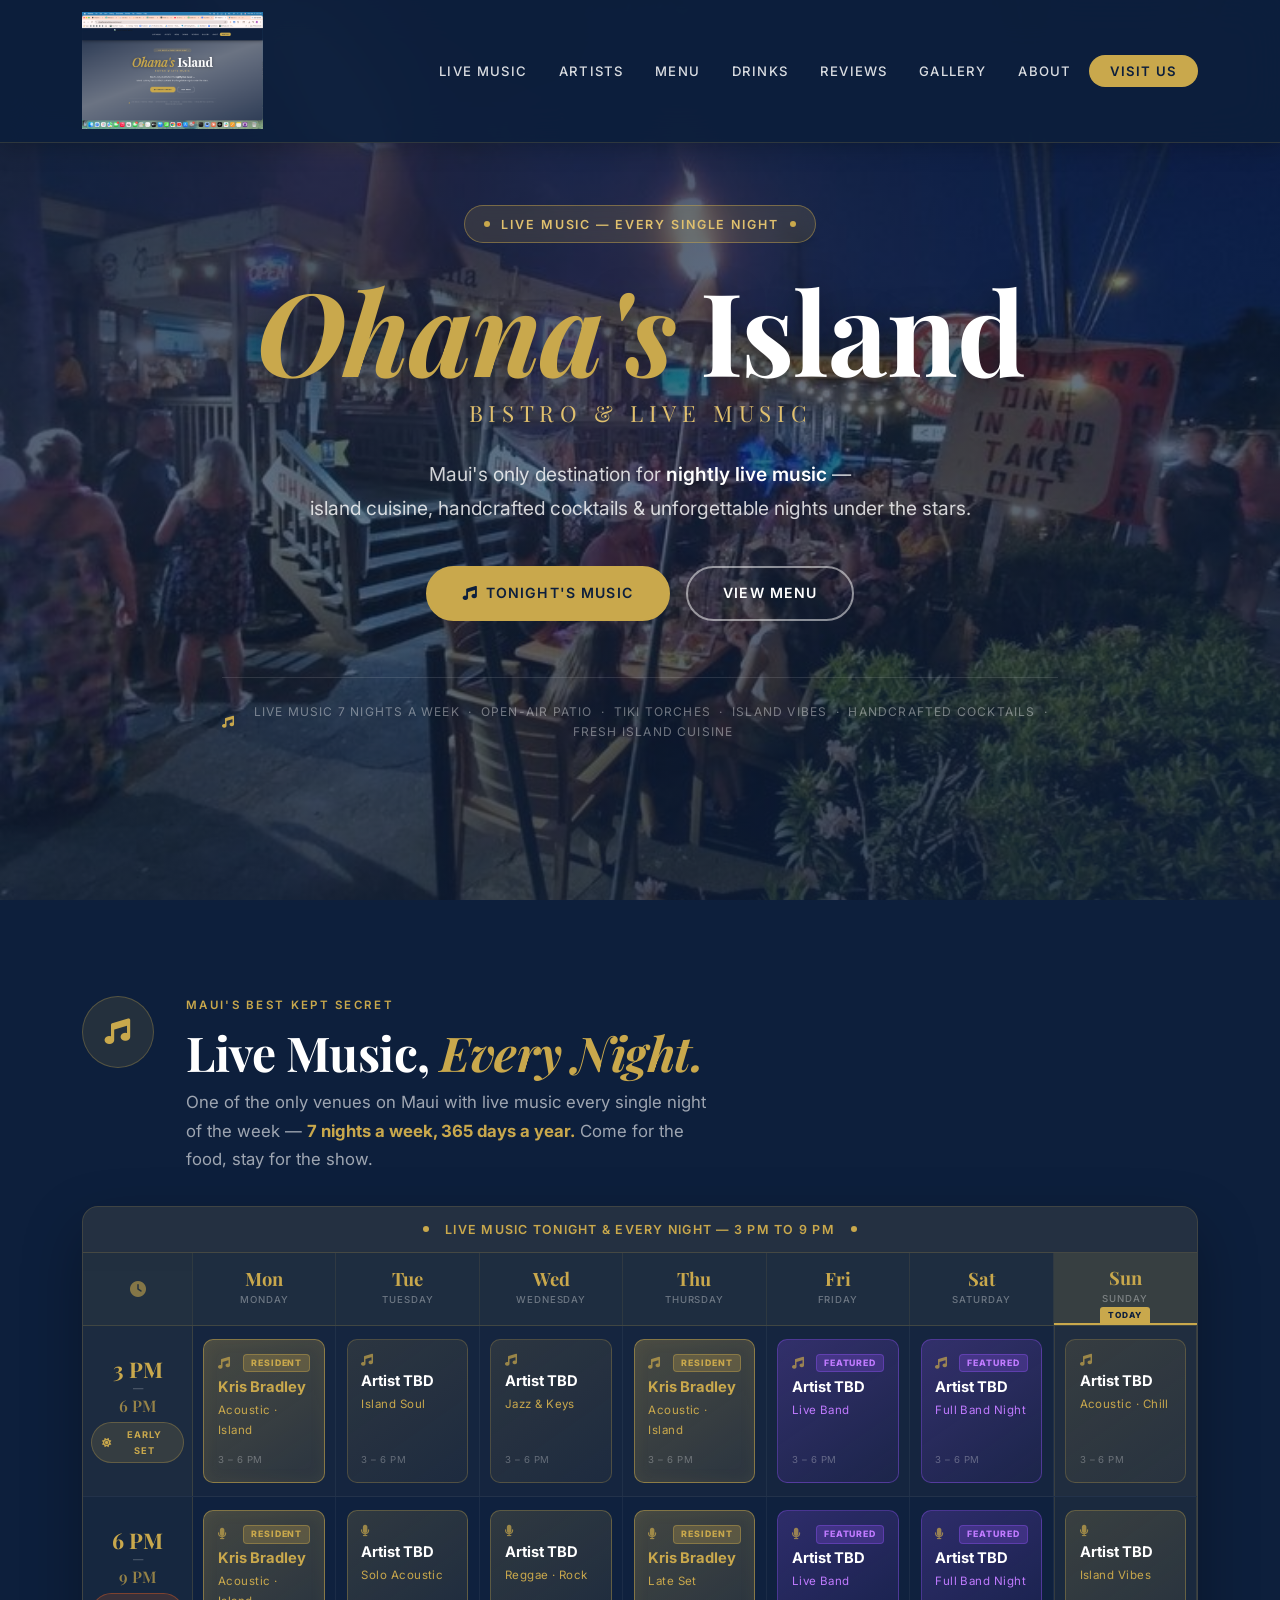
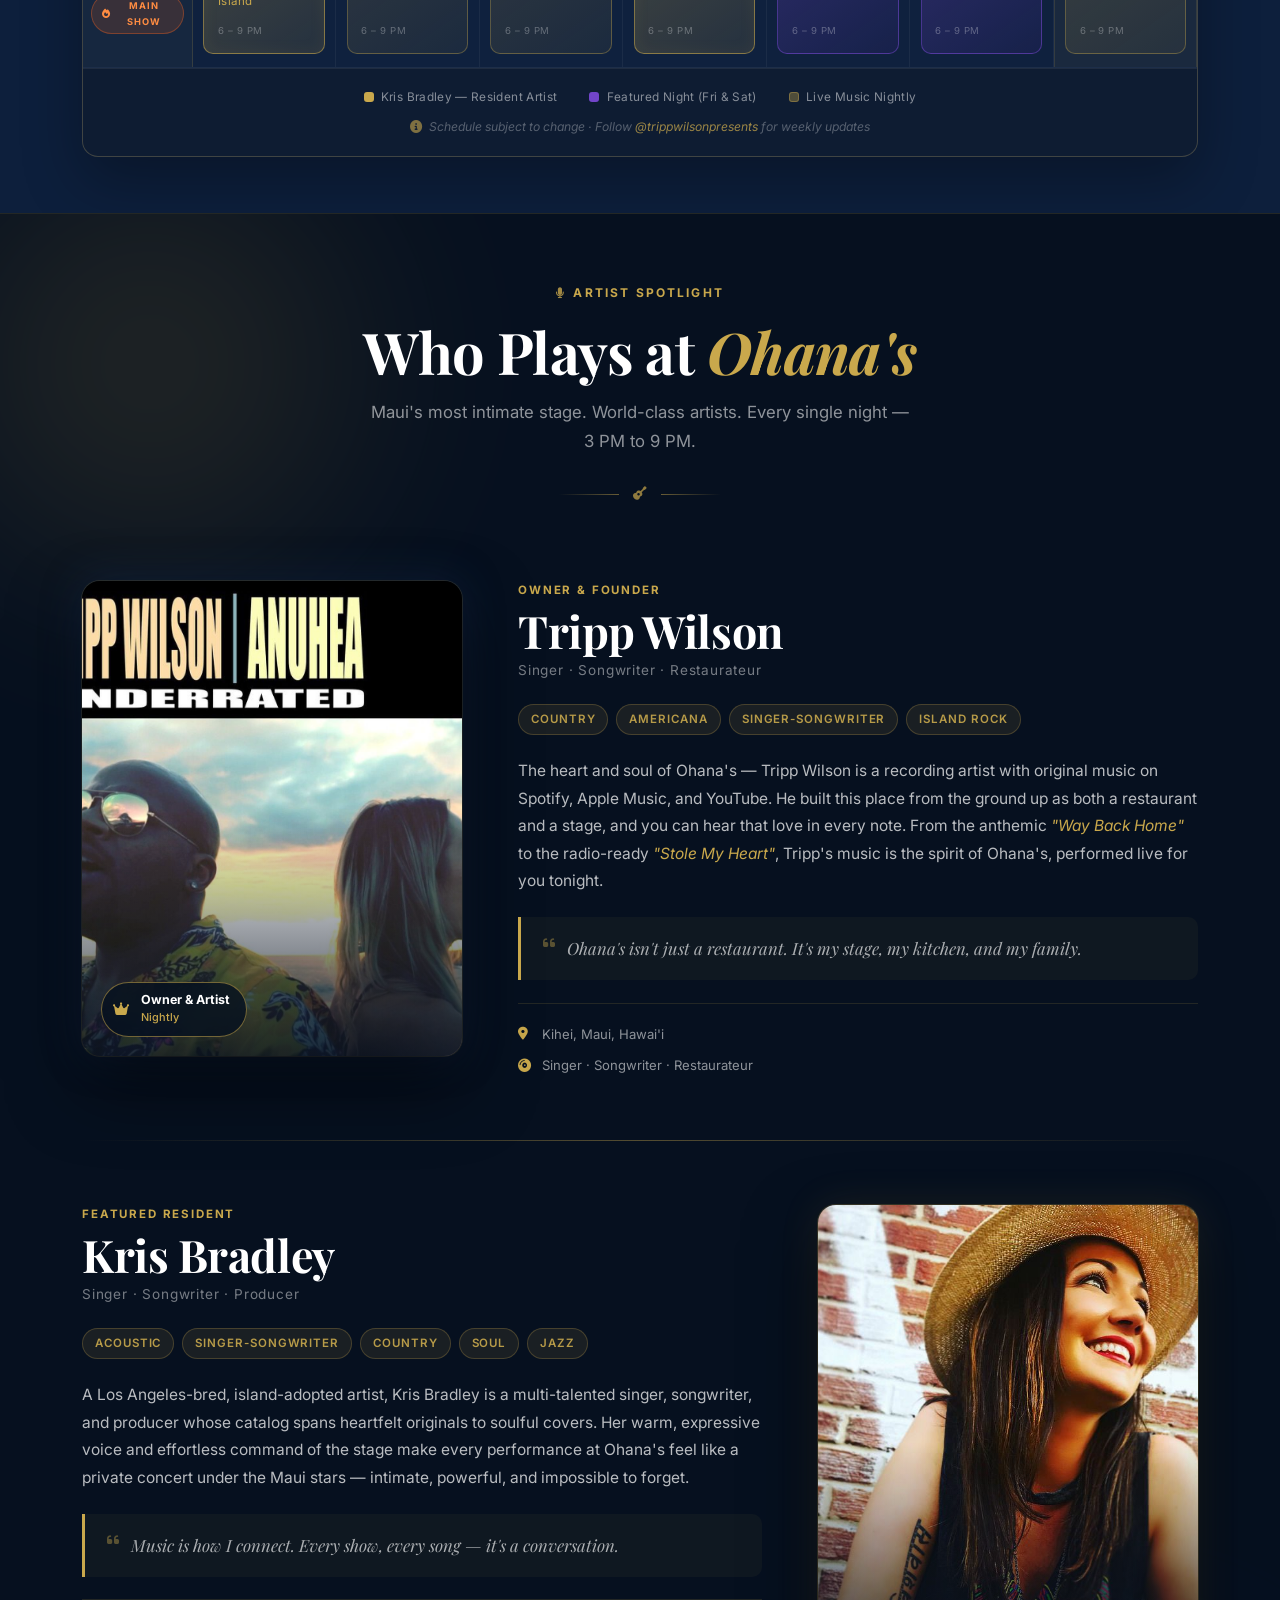
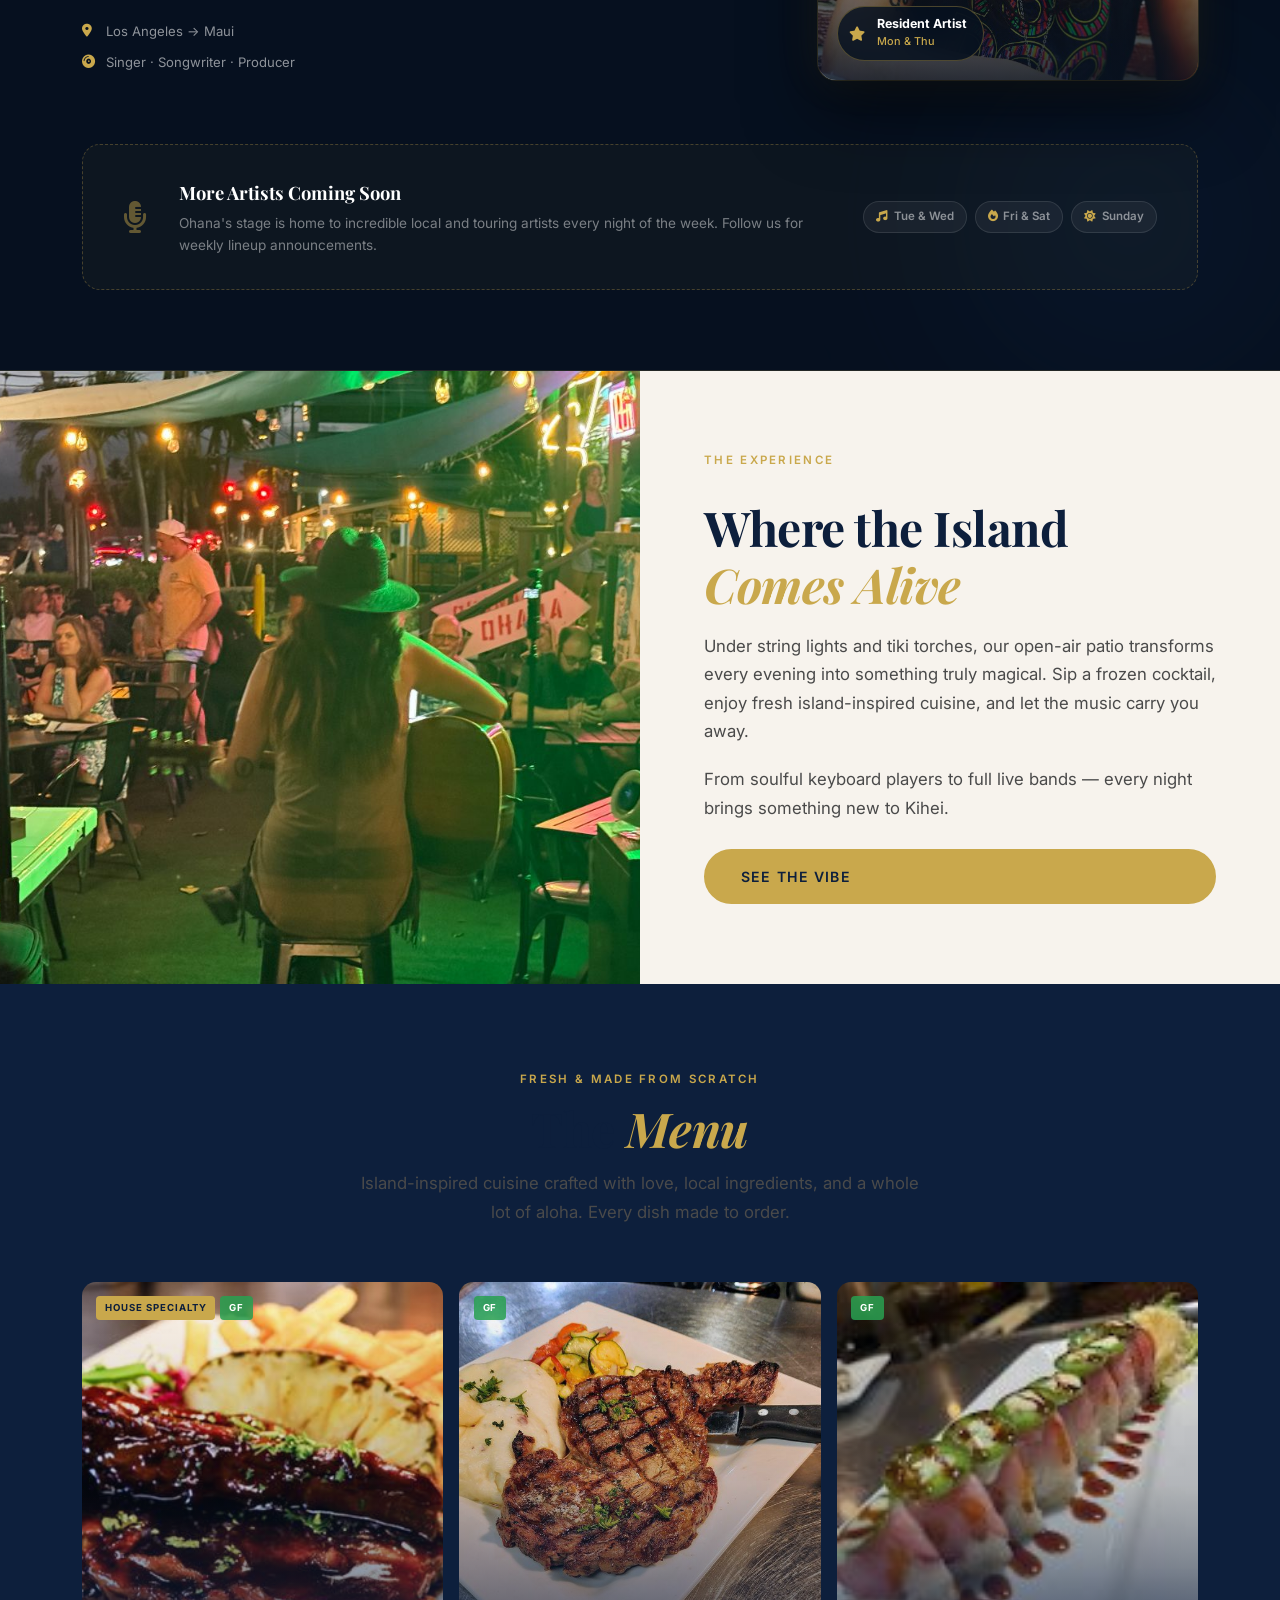
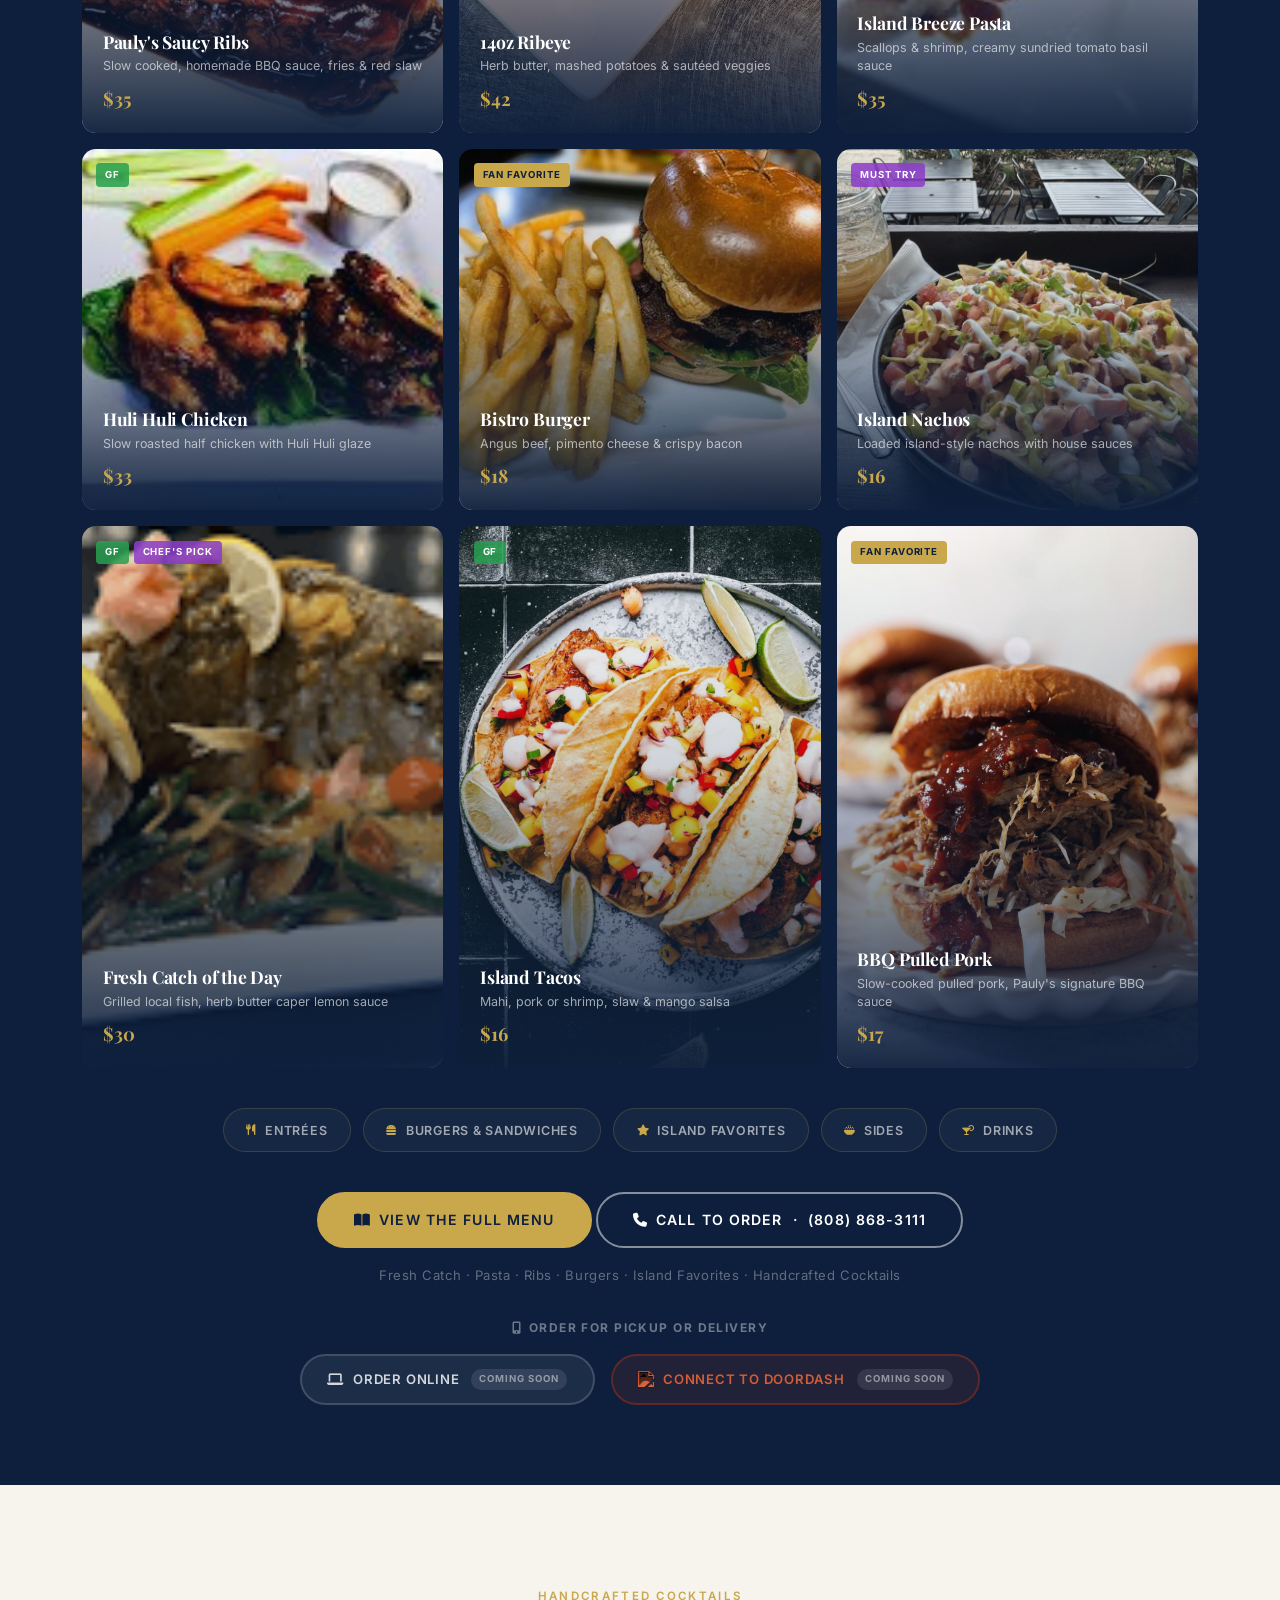
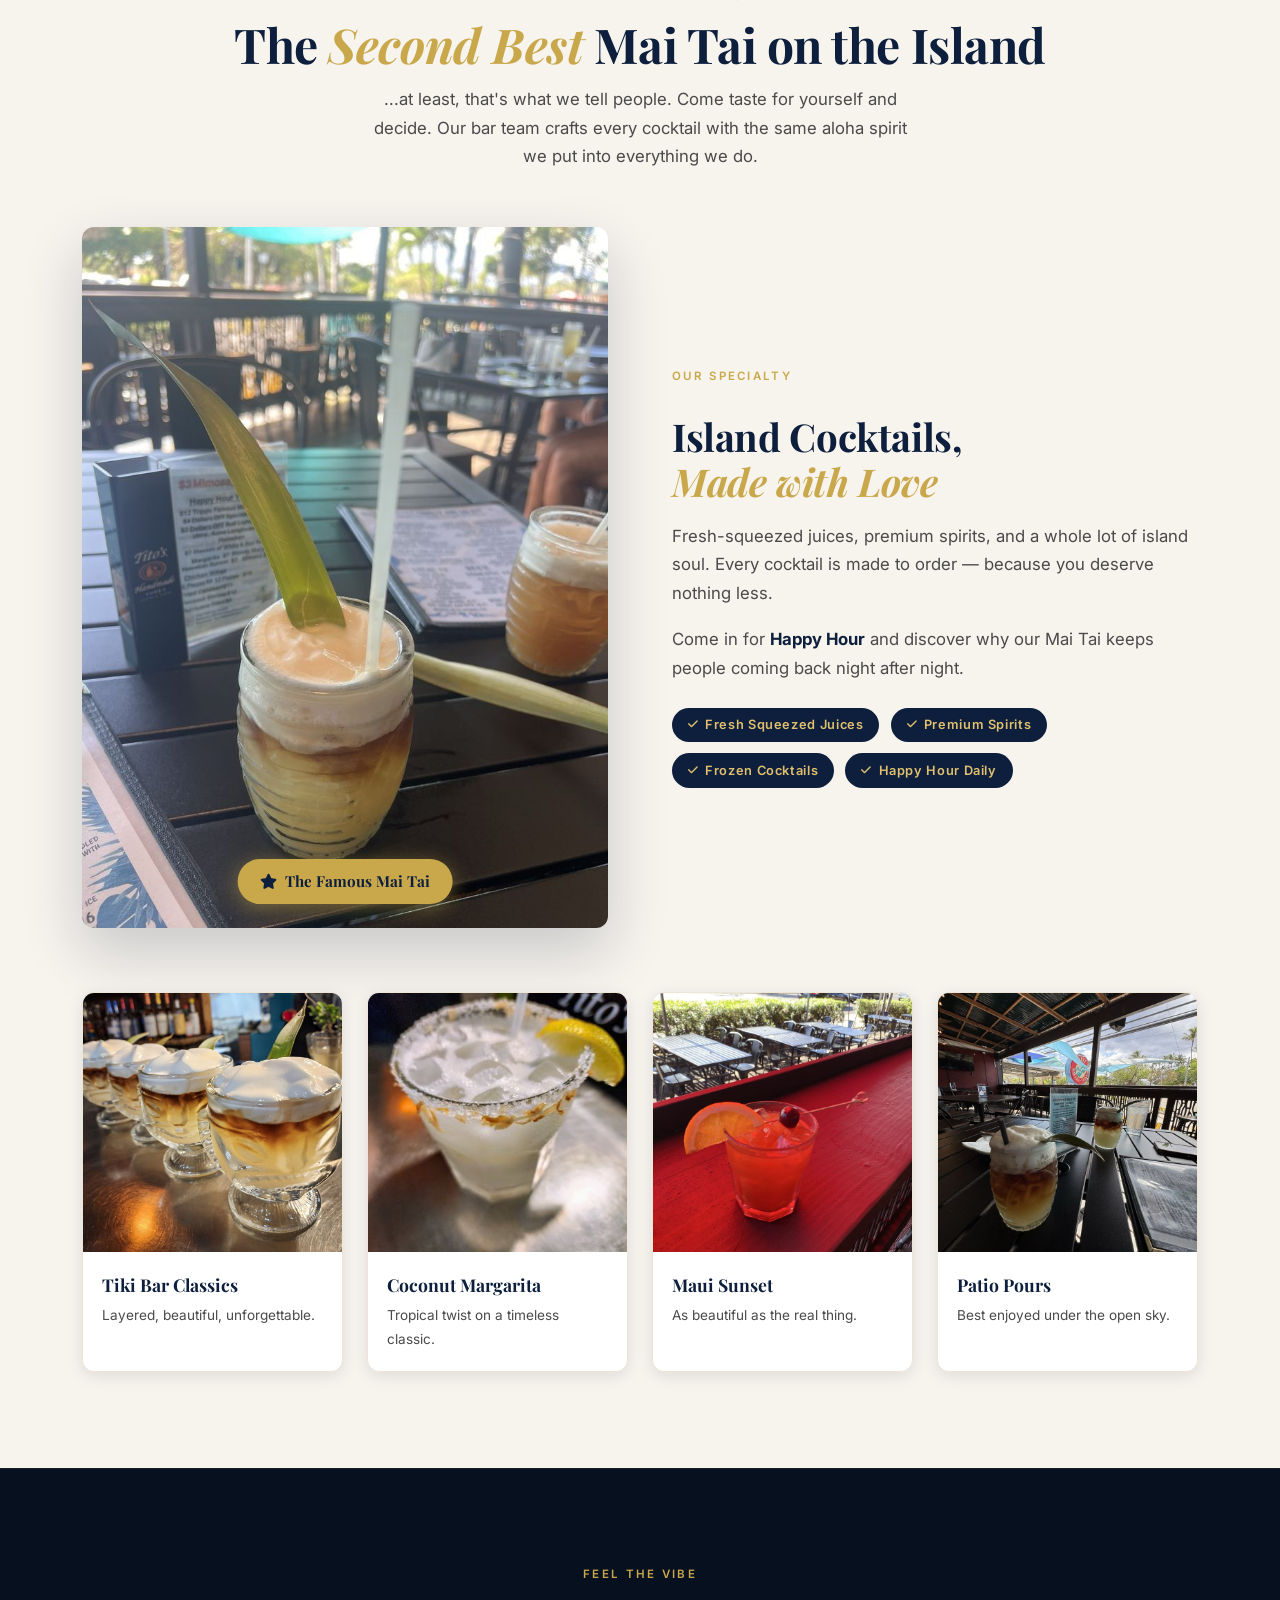
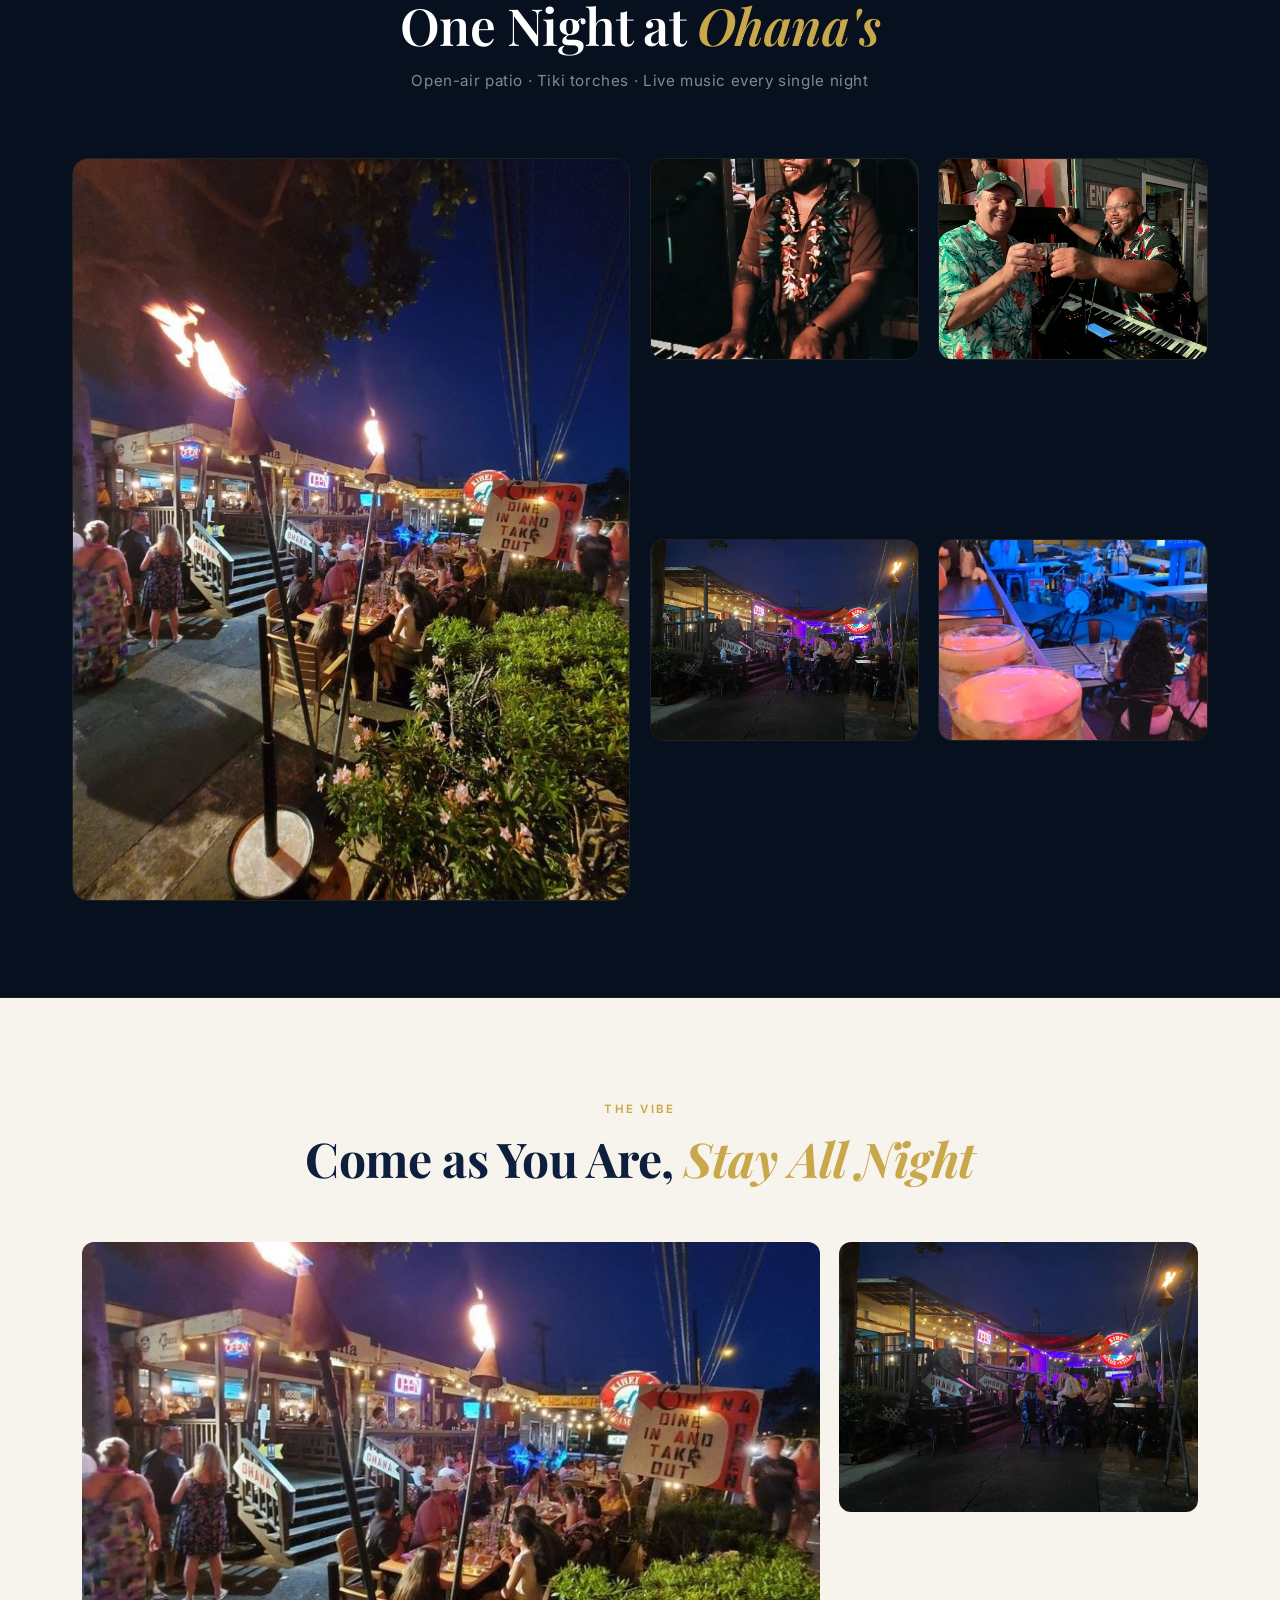
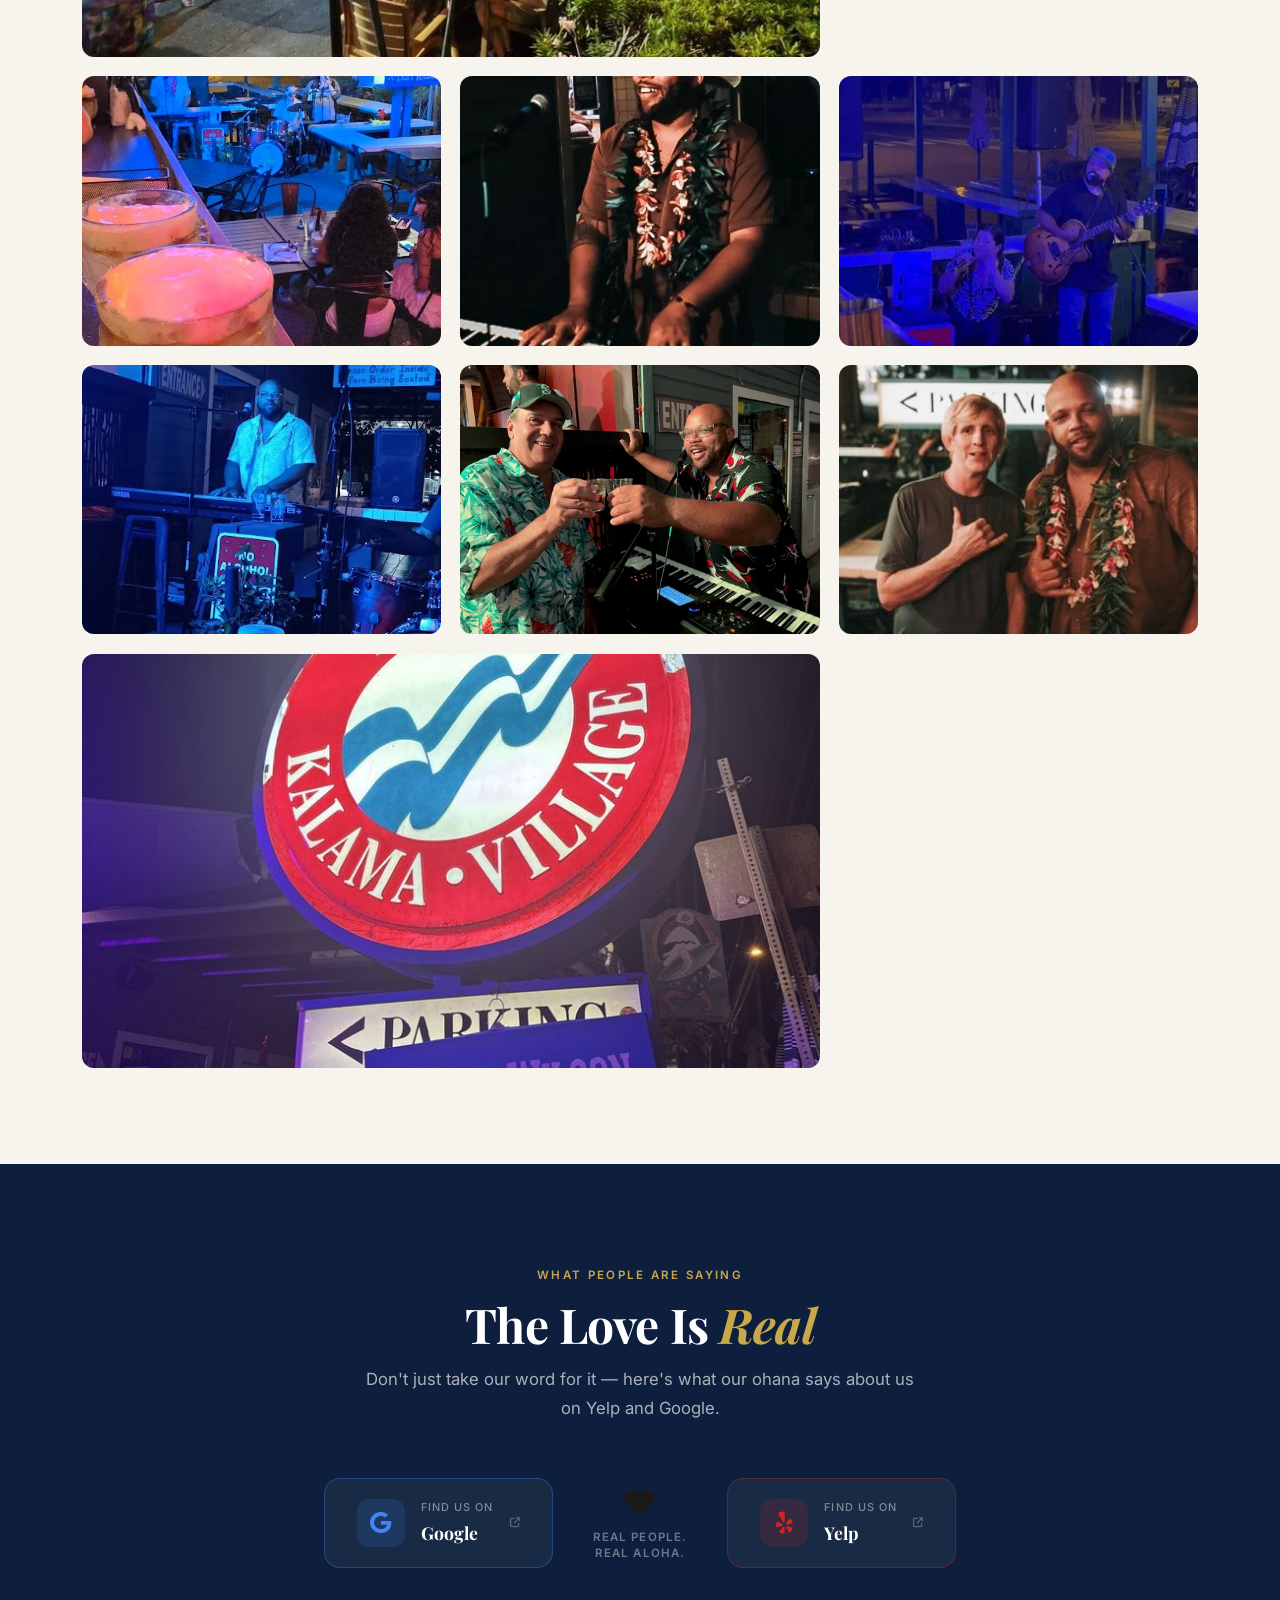
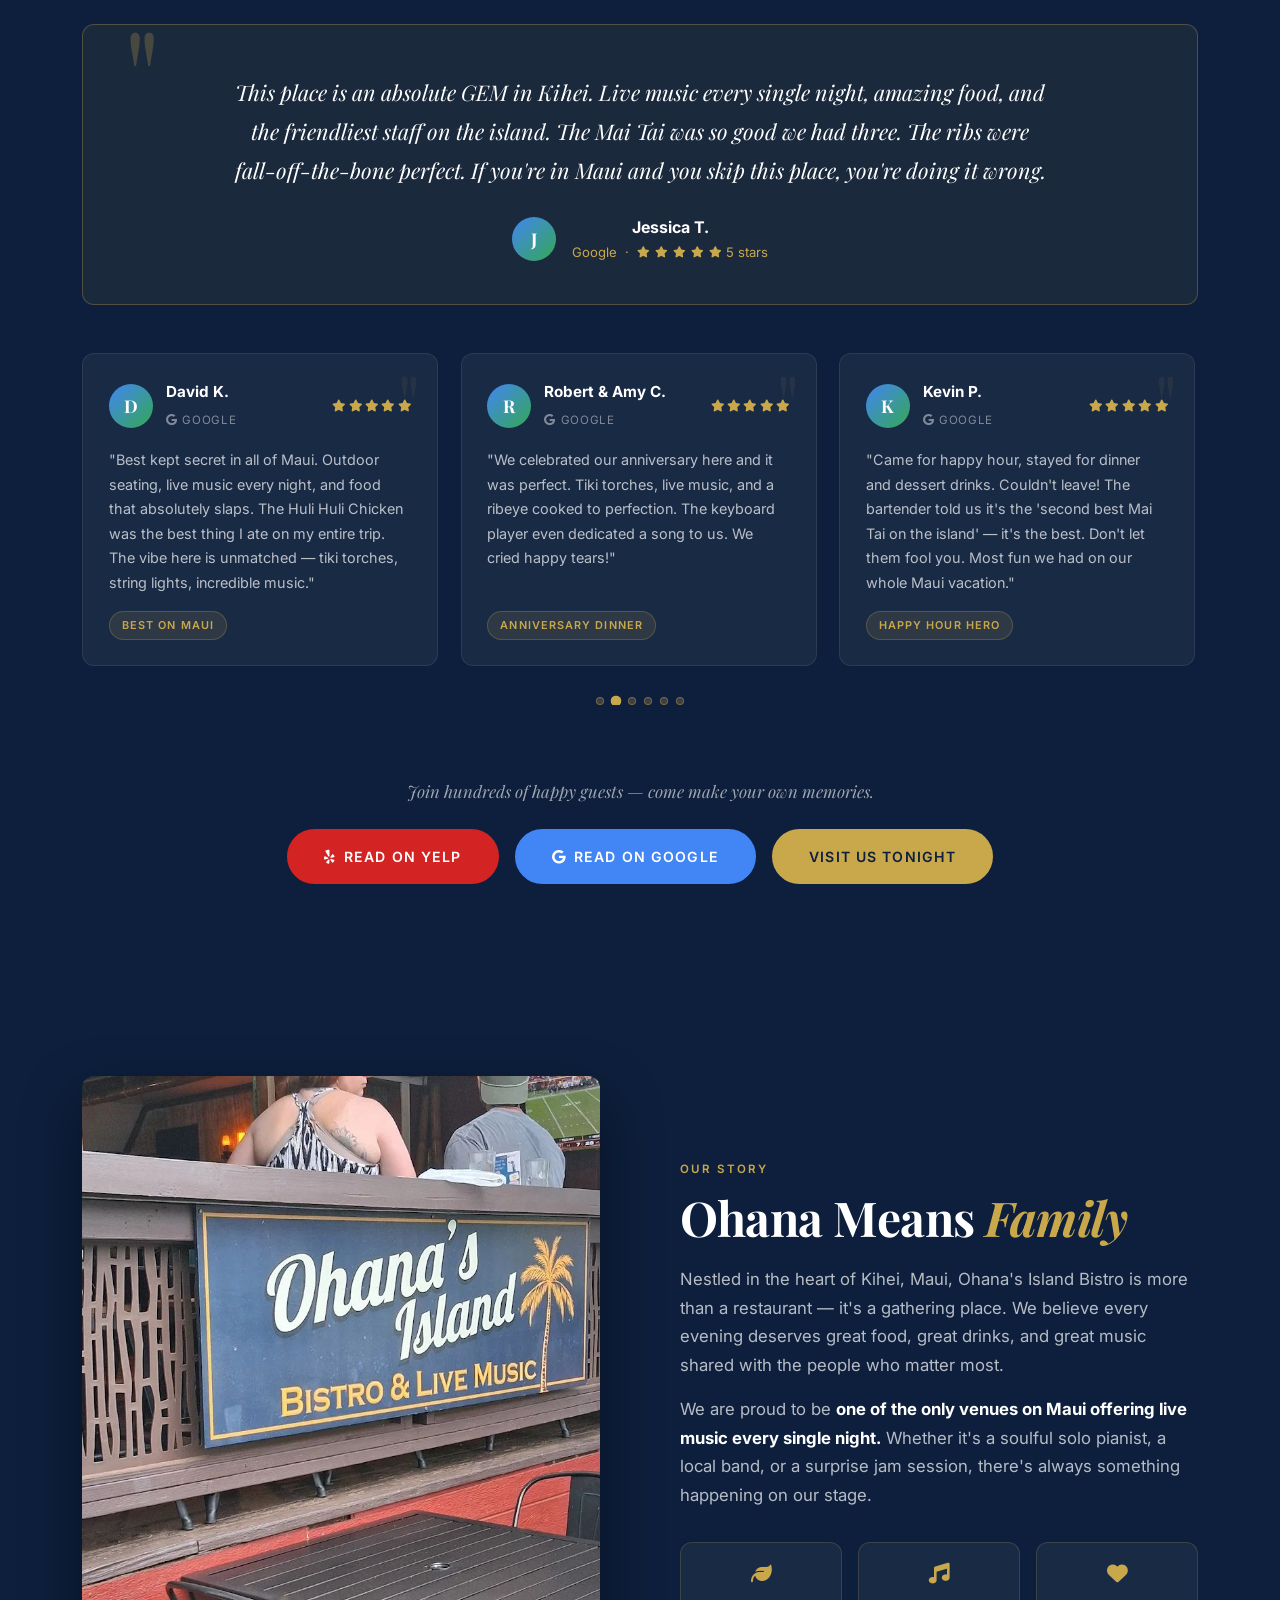
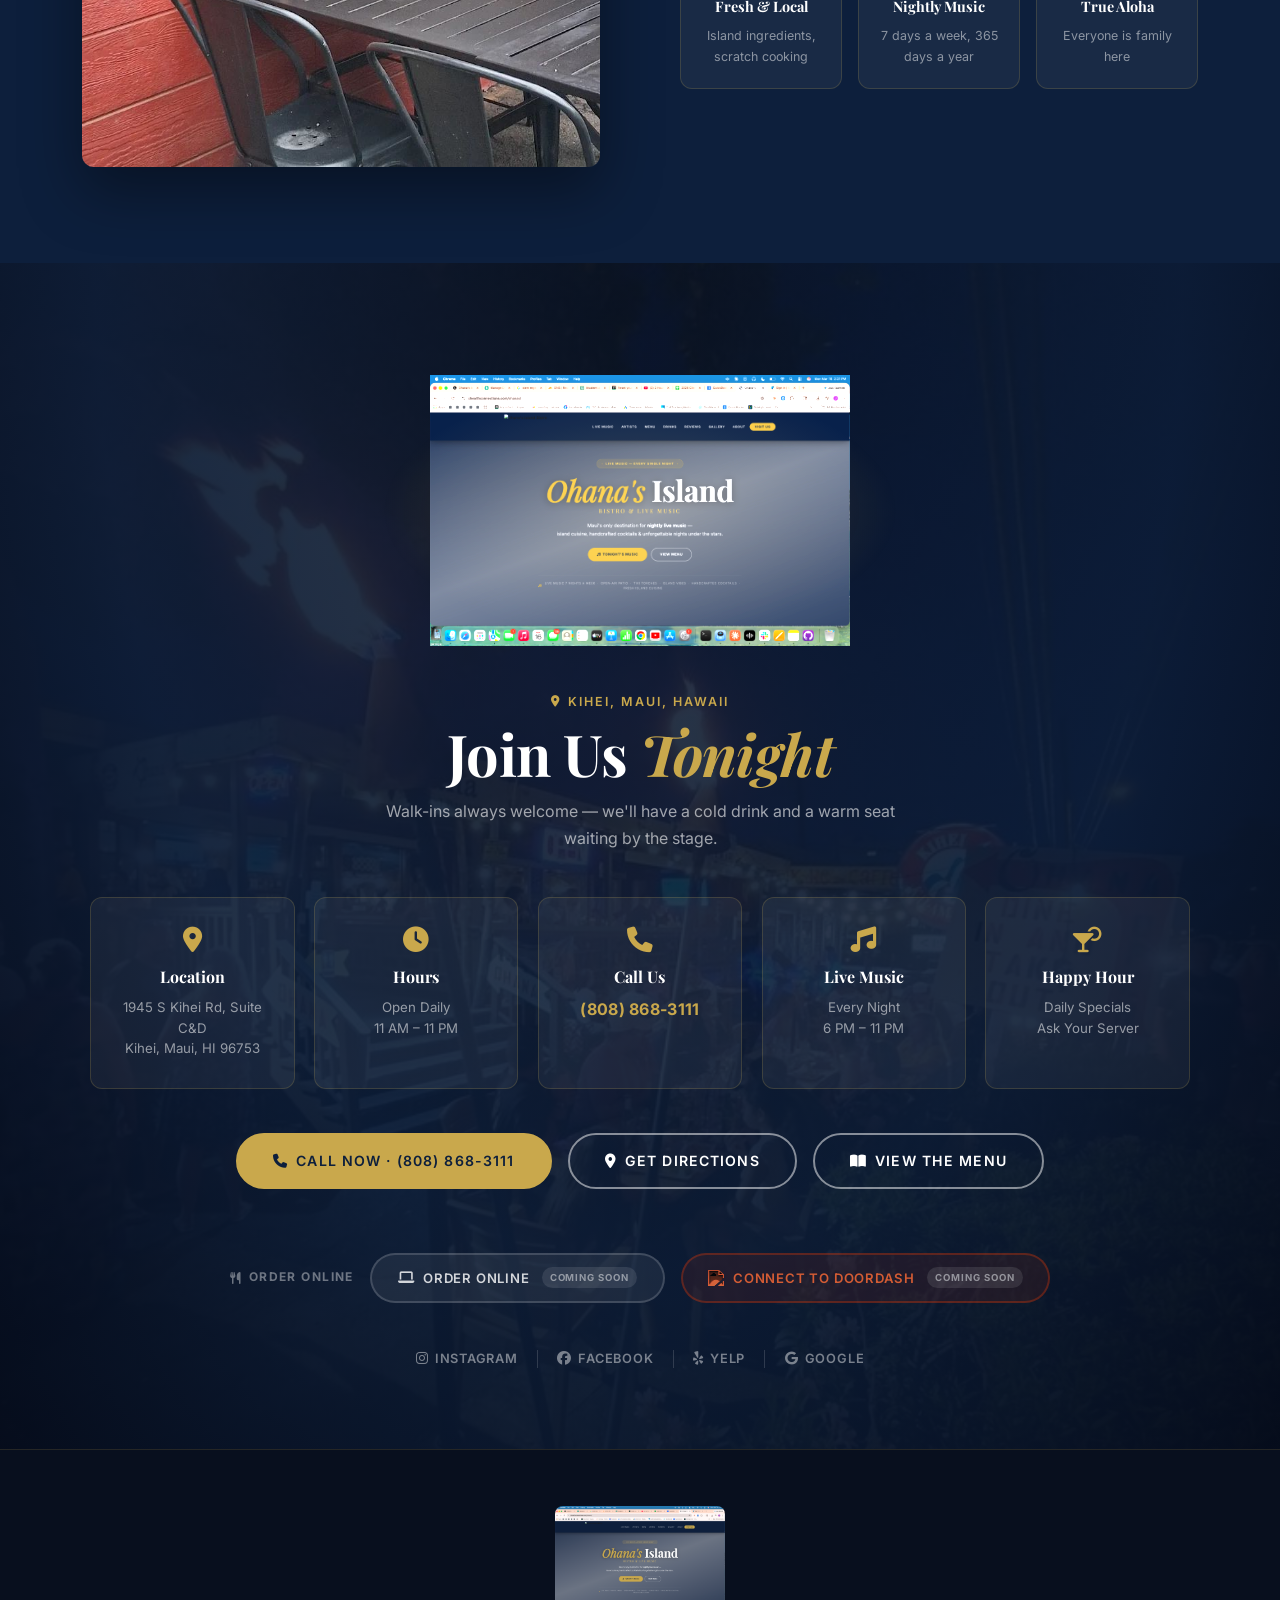
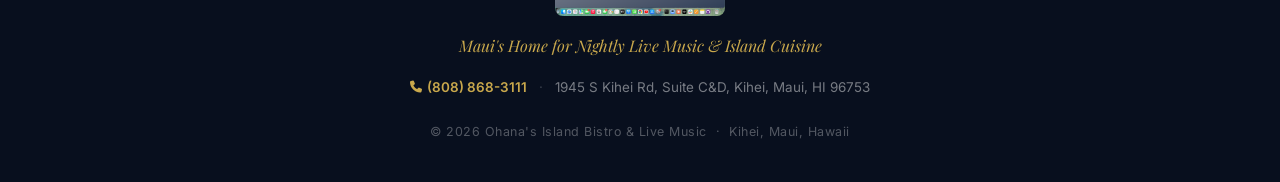
==== commit 751f9410: "Add files via upload" ====
--- a/index.html
+++ b/index.html
@@ -305,7 +305,7 @@
         <div class="ashow-photo-col">
           <div class="ashow-photo-frame">
             <img
-              src="https://img.youtube.com/vi/E11yaWAg-QU/maxresdefault.jpg"
+              src="images/tripp-wilson.jpg"
               alt="Tripp Wilson — Owner and Artist at Ohana's Island Bistro"
               loading="lazy" />
             <div class="ashow-photo-gradient"></div>
@@ -329,9 +329,6 @@
               <h3 class="ashow-artist-name">Tripp Wilson</h3>
               <p class="ashow-artist-role">Singer · Songwriter · Restaurateur</p>
             </div>
-            <a href="https://www.youtube.com/@trippwilson" target="_blank" rel="noopener" class="ashow-ext-link" aria-label="Tripp Wilson YouTube">
-              <i class="fas fa-arrow-up-right-from-square"></i>
-            </a>
           </div>
 
           <div class="ashow-genre-row">
@@ -358,10 +355,6 @@
             <div class="ashow-fact">
               <i class="fas fa-compact-disc"></i>
               <span>Singer · Songwriter · Restaurateur</span>
-            </div>
-            <div class="ashow-fact">
-              <i class="fab fa-youtube"></i>
-              <a href="https://www.youtube.com/@trippwilson" target="_blank" rel="noopener">youtube.com/@trippwilson</a>
             </div>
           </div>
 
@@ -405,9 +398,6 @@
               <h3 class="ashow-artist-name">Kris Bradley</h3>
               <p class="ashow-artist-role">Singer · Songwriter · Producer</p>
             </div>
-            <a href="https://krisbradleymusic.com" target="_blank" rel="noopener" class="ashow-ext-link" aria-label="Kris Bradley website">
-              <i class="fas fa-arrow-up-right-from-square"></i>
-            </a>
           </div>
 
           <div class="ashow-genre-row">
@@ -435,10 +425,6 @@
             <div class="ashow-fact">
               <i class="fas fa-compact-disc"></i>
               <span>Singer · Songwriter · Producer</span>
-            </div>
-            <div class="ashow-fact">
-              <i class="fas fa-globe"></i>
-              <a href="https://krisbradleymusic.com" target="_blank" rel="noopener">krisbradleymusic.com</a>
             </div>
           </div>
 
@@ -458,9 +444,7 @@
             <span><i class="fas fa-fire"></i> Fri &amp; Sat</span>
             <span><i class="fas fa-sun"></i> Sunday</span>
           </div>
-          <a href="https://www.instagram.com/trippwilsonpresents" target="_blank" rel="noopener" class="btn btn-outline ashow-coming-btn">
-            <i class="fab fa-instagram"></i> Follow for Updates
-          </a>
+
         </div>
       </div>
 
@@ -498,7 +482,7 @@
 
       <!-- Pauly's Saucy Ribs -->
       <a href="menu.html#entrees" class="mpv-card">
-        <img src="images/menu/ribs.jpg" alt="Pauly's Saucy Ribs" loading="lazy" />
+        <img src="images/ribs.jpg" alt="Pauly's Saucy Ribs" loading="lazy" />
         <div class="mpv-overlay">
           <div class="mpv-badges"><span class="mpv-badge mpv-badge-gold">House Specialty</span><span class="mpv-badge mpv-badge-gf">GF</span></div>
           <div class="mpv-info">
@@ -511,7 +495,7 @@
 
       <!-- 14oz Ribeye -->
       <a href="menu.html#entrees" class="mpv-card">
-        <img src="images/menu/ribeye-steak.jpg" alt="14oz Ribeye" loading="lazy" />
+        <img src="images/ribeye-steak.jpg" alt="14oz Ribeye" loading="lazy" />
         <div class="mpv-overlay">
           <div class="mpv-badges"><span class="mpv-badge mpv-badge-gf">GF</span></div>
           <div class="mpv-info">
@@ -524,7 +508,7 @@
 
       <!-- Island Breeze Pasta -->
       <a href="menu.html#entrees" class="mpv-card">
-        <img src="images/menu/seafood-pasta.jpg" alt="Island Breeze Pasta" loading="lazy" />
+        <img src="images/seafood-pasta.jpg" alt="Island Breeze Pasta" loading="lazy" />
         <div class="mpv-overlay">
           <div class="mpv-badges"><span class="mpv-badge mpv-badge-gf">GF</span></div>
           <div class="mpv-info">
@@ -537,7 +521,7 @@
 
       <!-- Huli Huli Chicken -->
       <a href="menu.html#entrees" class="mpv-card">
-        <img src="images/menu/huli-huli-chicken.jpg" alt="Huli Huli Chicken" loading="lazy" />
+        <img src="images/huli-huli-chicken.jpg" alt="Huli Huli Chicken" loading="lazy" />
         <div class="mpv-overlay">
           <div class="mpv-badges"><span class="mpv-badge mpv-badge-gf">GF</span></div>
           <div class="mpv-info">
@@ -550,7 +534,7 @@
 
       <!-- Bistro Burger -->
       <a href="menu.html#burgers" class="mpv-card">
-        <img src="images/menu/burger.jpg" alt="Bistro Burger" loading="lazy" />
+        <img src="images/burger.jpg" alt="Bistro Burger" loading="lazy" />
         <div class="mpv-overlay">
           <div class="mpv-badges"><span class="mpv-badge mpv-badge-gold">Fan Favorite</span></div>
           <div class="mpv-info">
@@ -563,7 +547,7 @@
 
       <!-- Island Nachos -->
       <a href="menu.html#appetizers" class="mpv-card">
-        <img src="images/menu/nachos.jpg" alt="Island Nachos" loading="lazy" />
+        <img src="images/nachos.jpg" alt="Island Nachos" loading="lazy" />
         <div class="mpv-overlay">
           <div class="mpv-badges"><span class="mpv-badge mpv-badge-purple">Must Try</span></div>
           <div class="mpv-info">
@@ -577,7 +561,7 @@
 
       <!-- Fresh Catch of the Day -->
       <a href="menu.html#entrees" class="mpv-card">
-        <img src="images/menu/fresh-catch.jpg" alt="Fresh Catch of the Day" loading="lazy" />
+        <img src="images/fresh-catch.jpg" alt="Fresh Catch of the Day" loading="lazy" />
         <div class="mpv-overlay">
           <div class="mpv-badges"><span class="mpv-badge mpv-badge-gf">GF</span><span class="mpv-badge mpv-badge-purple">Chef's Pick</span></div>
           <div class="mpv-info">
@@ -590,7 +574,7 @@
 
       <!-- Island Tacos -->
       <a href="menu.html#appetizers" class="mpv-card">
-        <img src="images/menu/island-tacos.jpg" alt="Island Tacos" loading="lazy" />
+        <img src="images/island-tacos.jpg" alt="Island Tacos" loading="lazy" />
         <div class="mpv-overlay">
           <div class="mpv-badges"><span class="mpv-badge mpv-badge-gf">GF</span></div>
           <div class="mpv-info">
@@ -603,7 +587,7 @@
 
       <!-- BBQ Pulled Pork -->
       <a href="menu.html#burgers" class="mpv-card">
-        <img src="images/menu/bbq-pulled-pork.jpg" alt="BBQ Pulled Pork Sandwich" loading="lazy" />
+        <img src="images/bbq-pulled-pork.jpg" alt="BBQ Pulled Pork Sandwich" loading="lazy" />
         <div class="mpv-overlay">
           <div class="mpv-badges"><span class="mpv-badge mpv-badge-gold">Fan Favorite</span></div>
           <div class="mpv-info">
@@ -679,7 +663,7 @@
       </div>
       <div class="drinks-hero">
         <div class="drinks-hero-img">
-          <img src="images/menu/mai-tai.jpg" alt="Famous Mai Tai" loading="lazy" />
+          <img src="images/mai-tai.jpg" alt="Famous Mai Tai" loading="lazy" />
           <div class="drinks-hero-badge"><i class="fas fa-star"></i> The Famous Mai Tai</div>
         </div>
         <div class="drinks-hero-content">
@@ -698,7 +682,7 @@
       <div class="drinks-grid">
         <div class="drink-card">
           <div class="drink-img-wrap">
-            <img src="images/menu/tiki-cocktails.jpg" alt="Tiki cocktails" loading="lazy" />
+            <img src="images/tiki-cocktails.jpg" alt="Tiki cocktails" loading="lazy" />
           </div>
           <div class="drink-card-body">
             <h4>Tiki Bar Classics</h4>
@@ -707,7 +691,7 @@
         </div>
         <div class="drink-card">
           <div class="drink-img-wrap">
-            <img src="images/menu/coconut-margarita.jpg" alt="Coconut margarita" loading="lazy" />
+            <img src="images/coconut-margarita.jpg" alt="Coconut margarita" loading="lazy" />
           </div>
           <div class="drink-card-body">
             <h4>Coconut Margarita</h4>
@@ -716,7 +700,7 @@
         </div>
         <div class="drink-card">
           <div class="drink-img-wrap">
-            <img src="images/menu/sunset-cocktail.jpg" alt="Sunset cocktail" loading="lazy" />
+            <img src="images/sunset-cocktail.jpg" alt="Sunset cocktail" loading="lazy" />
           </div>
           <div class="drink-card-body">
             <h4>Maui Sunset</h4>
@@ -725,7 +709,7 @@
         </div>
         <div class="drink-card">
           <div class="drink-img-wrap">
-            <img src="images/menu/cocktails-patio.jpg" alt="Cocktails on the patio" loading="lazy" />
+            <img src="images/cocktails-patio.jpg" alt="Cocktails on the patio" loading="lazy" />
           </div>
           <div class="drink-card-body">
             <h4>Patio Pours</h4>
@@ -745,48 +729,25 @@
       <p class="vsec-sub">Open-air patio · Tiki torches · Live music every single night</p>
     </div>
 
-    <!-- Cinematic photo mosaic + featured video -->
-    <div class="vsec-layout">
-
-      <!-- Left: stacked gallery photos -->
-      <div class="vsec-photos">
-        <div class="vsec-photo vsec-photo-tall">
-          <img src="images/hero-patio.jpg" alt="Ohana's patio at night with tiki torches" loading="lazy" />
-        </div>
-        <div class="vsec-photo-pair">
-          <div class="vsec-photo">
-            <img src="images/venue-performer.jpg" alt="Live musician on stage" loading="lazy" />
-          </div>
-          <div class="vsec-photo">
-            <img src="images/venue-toast.jpg" alt="Toasting with the performer" loading="lazy" />
-          </div>
-        </div>
-      </div>
-
-      <!-- Right: featured YouTube embed -->
-      <div class="vsec-embed">
-        <div class="vsec-embed-label">
-          <i class="fab fa-youtube"></i>
-          <span>Tripp Wilson — Live from the Stage</span>
-        </div>
-        <div class="vsec-iframe-wrap">
-          <iframe
-            src="https://www.youtube.com/embed/E11yaWAg-QU?rel=0&modestbranding=1&color=white"
-            title="Tripp Wilson — Way Back Home — performed live at Ohana's"
-            frameborder="0"
-            allow="accelerometer; autoplay; clipboard-write; encrypted-media; gyroscope; picture-in-picture"
-            allowfullscreen
-            loading="lazy">
-          </iframe>
-        </div>
-        <div class="vsec-embed-caption">
-          <p>Tripp Wilson — owner, artist, and the soul of this place — performs original music live on our stage <strong>every night.</strong></p>
-          <a href="#artists" class="btn btn-outline vsec-cta">
-            <i class="fas fa-music"></i> Meet Tripp Wilson
-          </a>
-        </div>
-      </div>
-
+    <!-- Photo mosaic (no video) -->
+    <div class="vsec-photo-mosaic">
+      <div class="vsec-mosaic-tall">
+        <img src="images/hero-patio.jpg" alt="Ohana's patio at night with tiki torches" loading="lazy" />
+      </div>
+      <div class="vsec-mosaic-grid">
+        <div class="vsec-mosaic-item">
+          <img src="images/venue-performer.jpg" alt="Live musician on stage" loading="lazy" />
+        </div>
+        <div class="vsec-mosaic-item">
+          <img src="images/venue-toast.jpg" alt="Toasting with the performer" loading="lazy" />
+        </div>
+        <div class="vsec-mosaic-item">
+          <img src="images/venue-night.jpg" alt="Ohana's Island venue at night" loading="lazy" />
+        </div>
+        <div class="vsec-mosaic-item">
+          <img src="images/gallery-cocktails-band.jpg" alt="Cocktails with live band" loading="lazy" />
+        </div>
+      </div>
     </div>
 
   </section>
--- a/css/style.css
+++ b/css/style.css
@@ -1759,96 +1759,59 @@
   letter-spacing: .04em;
 }
 
-/* Two-column layout: photos left, video right */
-.vsec-layout {
+/* Full-width photo mosaic (no video) */
+.vsec-photo-mosaic {
   display: grid;
-  grid-template-columns: 1fr 1.4fr;
-  gap: 2.5rem;
-  max-width: 1180px;
+  grid-template-columns: 1fr 1fr;
+  gap: 1.2rem;
+  max-width: 1200px;
   margin: 0 auto;
   padding: 0 2rem;
-  align-items: start;
-}
-
-/* Left photo column */
-.vsec-photos {
-  display: flex;
-  flex-direction: column;
-  gap: 1rem;
-}
-.vsec-photo {
+  align-items: stretch;
+}
+.vsec-mosaic-tall {
+  border-radius: 16px;
+  overflow: hidden;
+  line-height: 0;
+  border: 1px solid rgba(201,168,76,.12);
+}
+.vsec-mosaic-tall img {
+  width: 100%;
+  height: 100%;
+  object-fit: cover;
+  display: block;
+  min-height: 460px;
+  transition: transform .6s ease;
+}
+.vsec-mosaic-tall:hover img { transform: scale(1.03); }
+.vsec-mosaic-grid {
+  display: grid;
+  grid-template-columns: 1fr 1fr;
+  gap: 1.2rem;
+}
+.vsec-mosaic-item {
   border-radius: 14px;
   overflow: hidden;
   line-height: 0;
   border: 1px solid rgba(201,168,76,.12);
-}
-.vsec-photo img {
+  aspect-ratio: 4/3;
+}
+.vsec-mosaic-item img {
   width: 100%;
   height: 100%;
   object-fit: cover;
   display: block;
   transition: transform .6s ease;
 }
-.vsec-photo:hover img { transform: scale(1.04); }
-.vsec-photo-tall img { height: 300px; }
-.vsec-photo-pair {
-  display: grid;
-  grid-template-columns: 1fr 1fr;
-  gap: 1rem;
-}
-.vsec-photo-pair .vsec-photo img { height: 180px; }
-
-/* Right: embed + caption */
-.vsec-embed { display: flex; flex-direction: column; gap: 1.2rem; }
-.vsec-embed-label {
-  display: flex;
-  align-items: center;
-  gap: .5rem;
-  font-size: .72rem;
-  font-weight: 700;
-  letter-spacing: .14em;
-  text-transform: uppercase;
-  color: #ff4444;
-}
-.vsec-embed-label i { font-size: .95rem; }
-.vsec-iframe-wrap {
-  position: relative;
-  width: 100%;
-  aspect-ratio: 16/9;
-  border-radius: 16px;
-  overflow: hidden;
-  box-shadow: 0 32px 80px rgba(0,0,0,.6), 0 0 0 1px rgba(201,168,76,.2);
-}
-.vsec-iframe-wrap iframe {
-  position: absolute;
-  inset: 0;
-  width: 100%; height: 100%;
-  border: none;
-}
-.vsec-embed-caption {
-  display: flex;
-  flex-direction: column;
-  gap: 1rem;
-}
-.vsec-embed-caption p {
-  color: rgba(255,255,255,.6);
-  font-size: .97rem;
-  line-height: 1.7;
-}
-.vsec-embed-caption p strong { color: #ffffff; }
-.vsec-cta { align-self: flex-start; }
+.vsec-mosaic-item:hover img { transform: scale(1.04); }
 
 @media (max-width: 900px) {
-  .vsec-layout { grid-template-columns: 1fr; }
-  .vsec-photos { display: grid; grid-template-columns: 1fr 1fr; }
-  .vsec-photo-tall { grid-column: span 2; }
-  .vsec-photo-tall img { height: 240px; }
-  .vsec-photo-pair { grid-column: span 2; }
+  .vsec-photo-mosaic { grid-template-columns: 1fr; }
+  .vsec-mosaic-tall img { min-height: 280px; }
 }
 @media (max-width: 560px) {
-  .vsec-photos { grid-template-columns: 1fr; }
-  .vsec-photo-tall { grid-column: span 1; }
-  .vsec-photo-pair { grid-column: span 1; grid-template-columns: 1fr; }
+  .vsec-mosaic-grid { grid-template-columns: 1fr 1fr; gap: .8rem; }
+  .vsec-photo-mosaic { gap: .8rem; padding: 0 1rem; }
 }
 
 /* =============================================
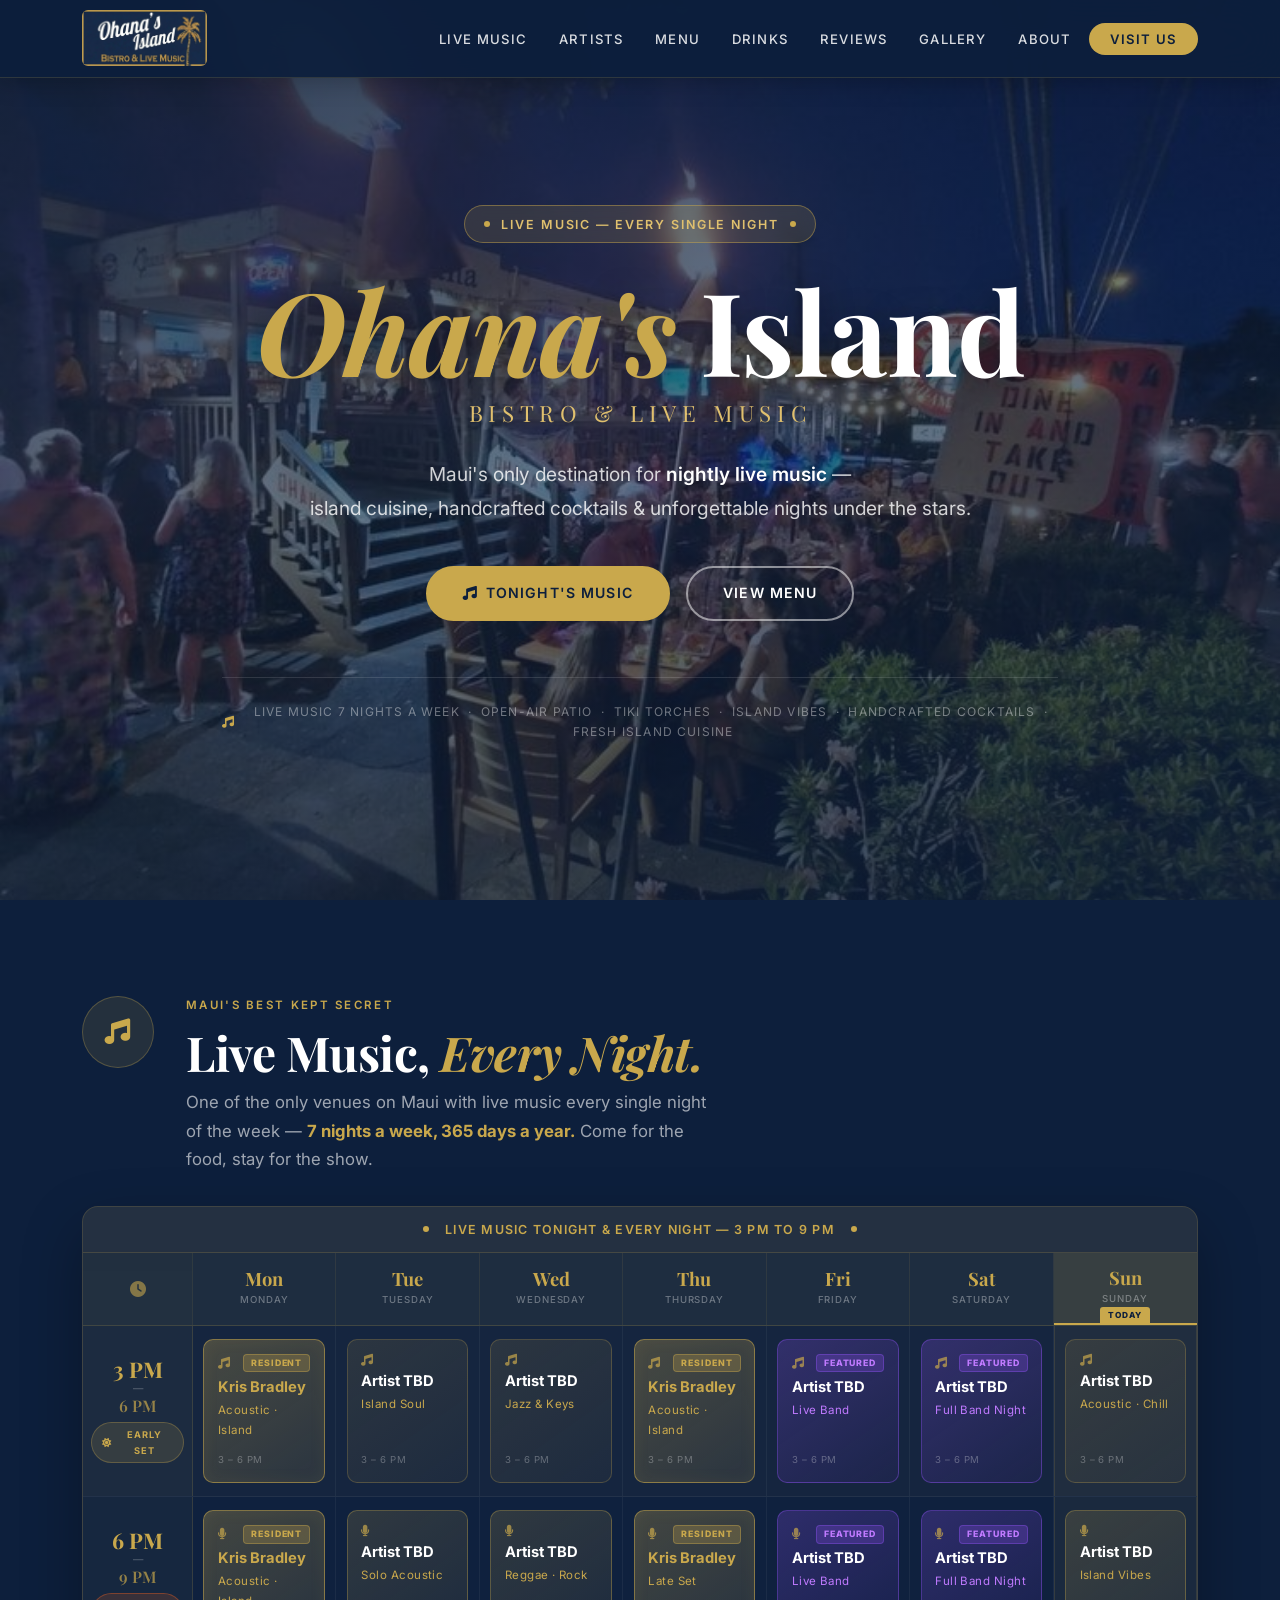
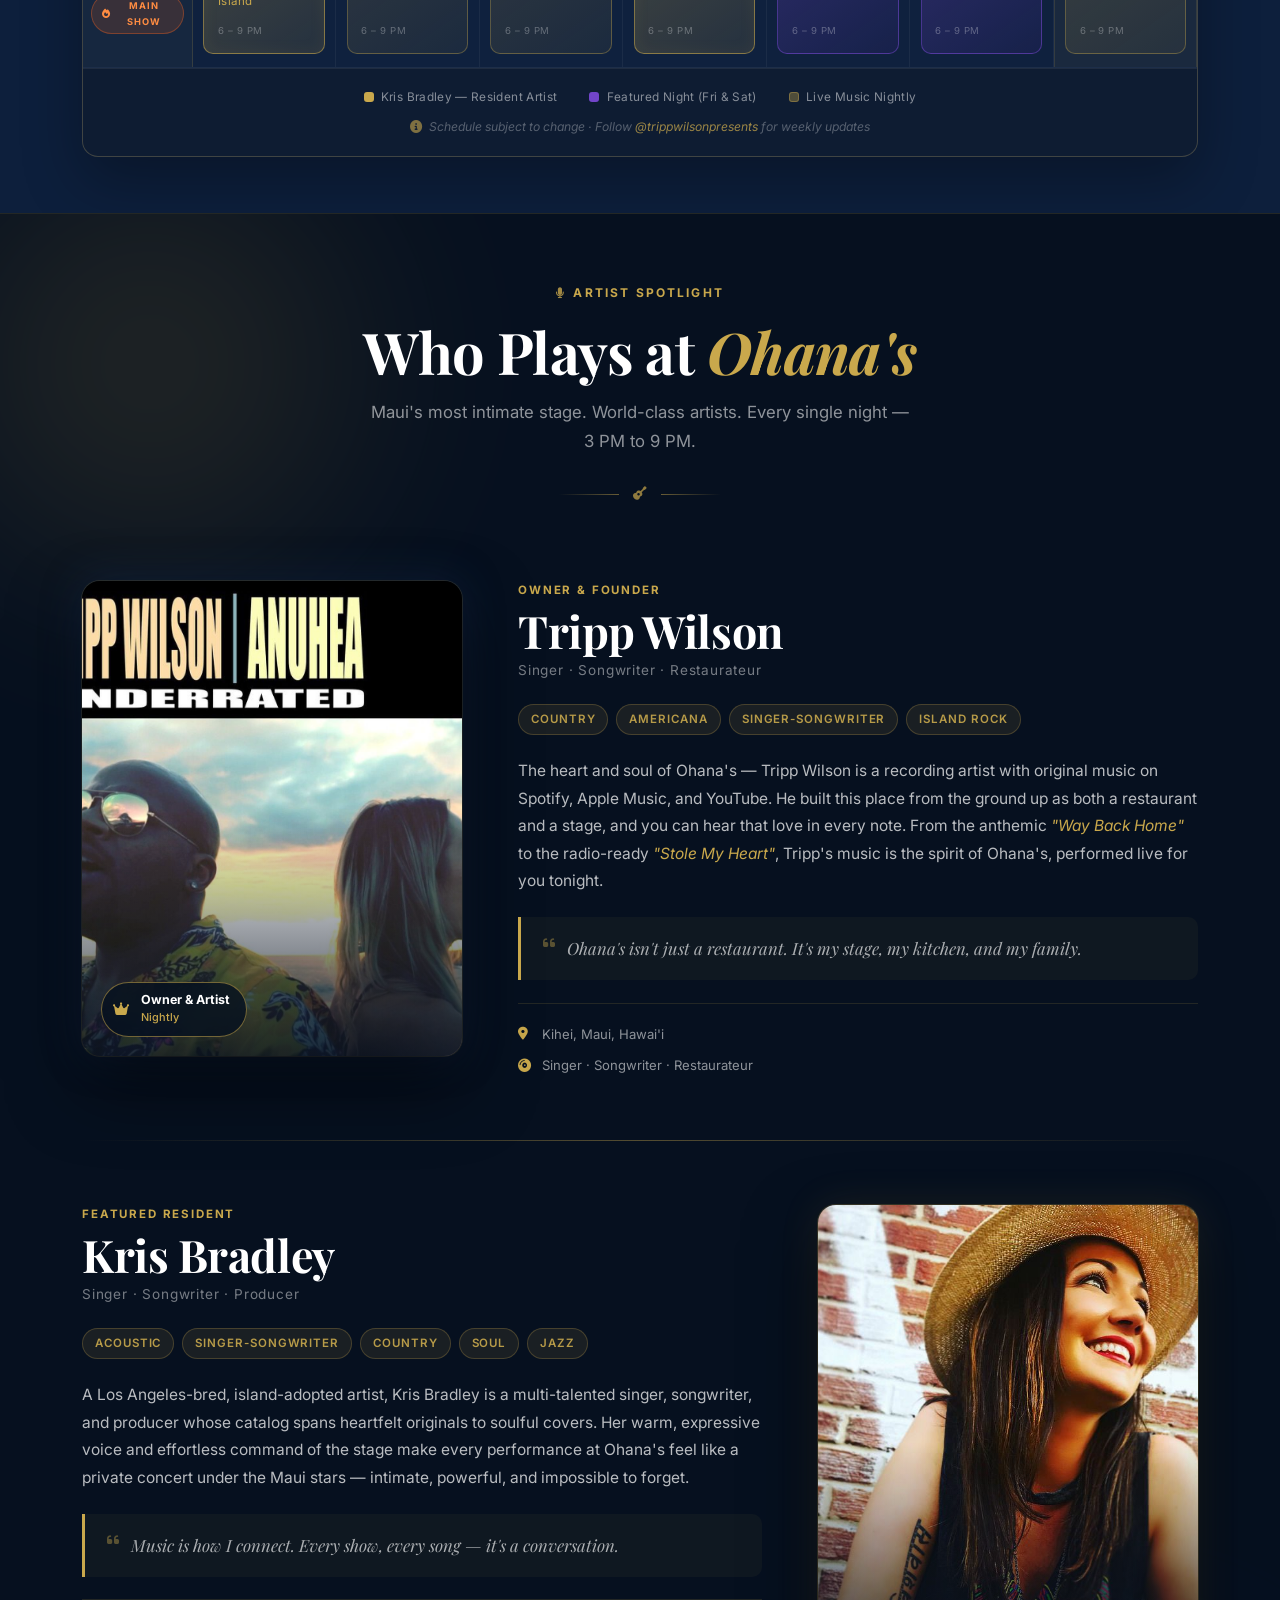
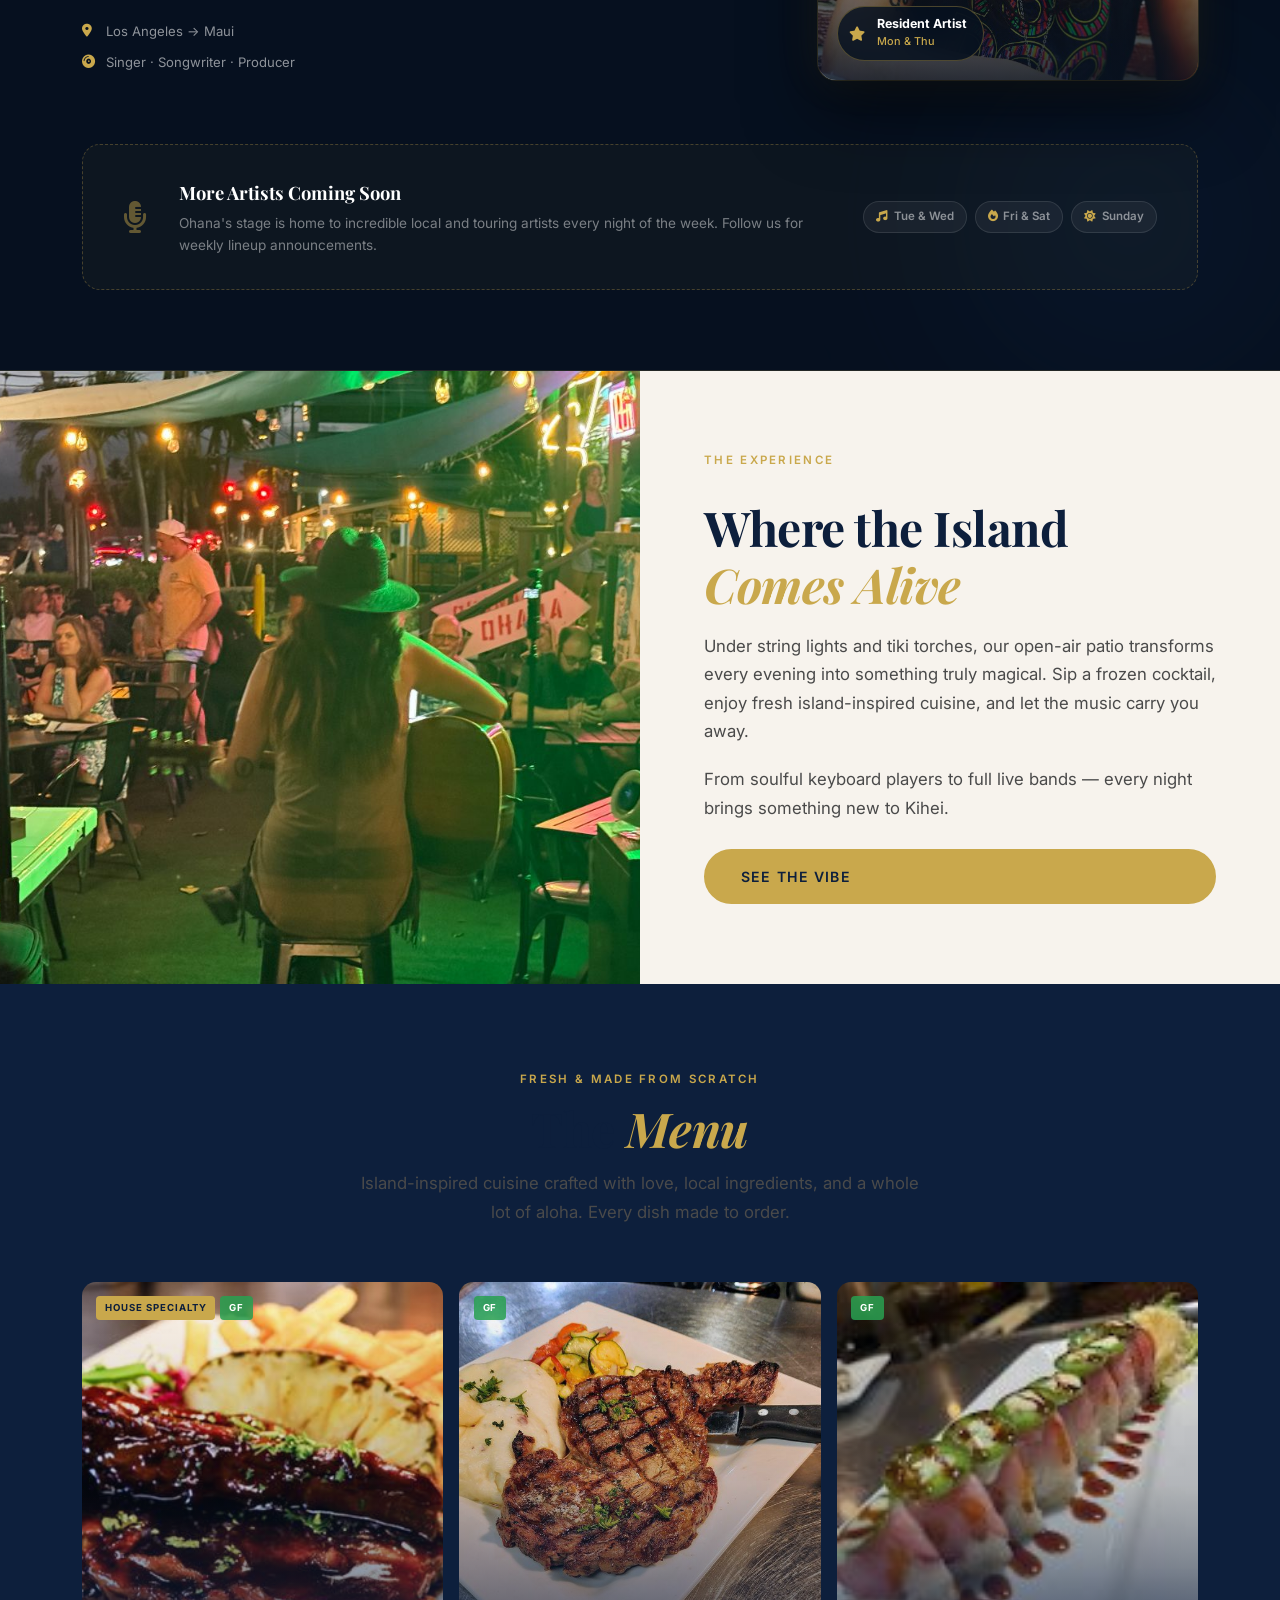
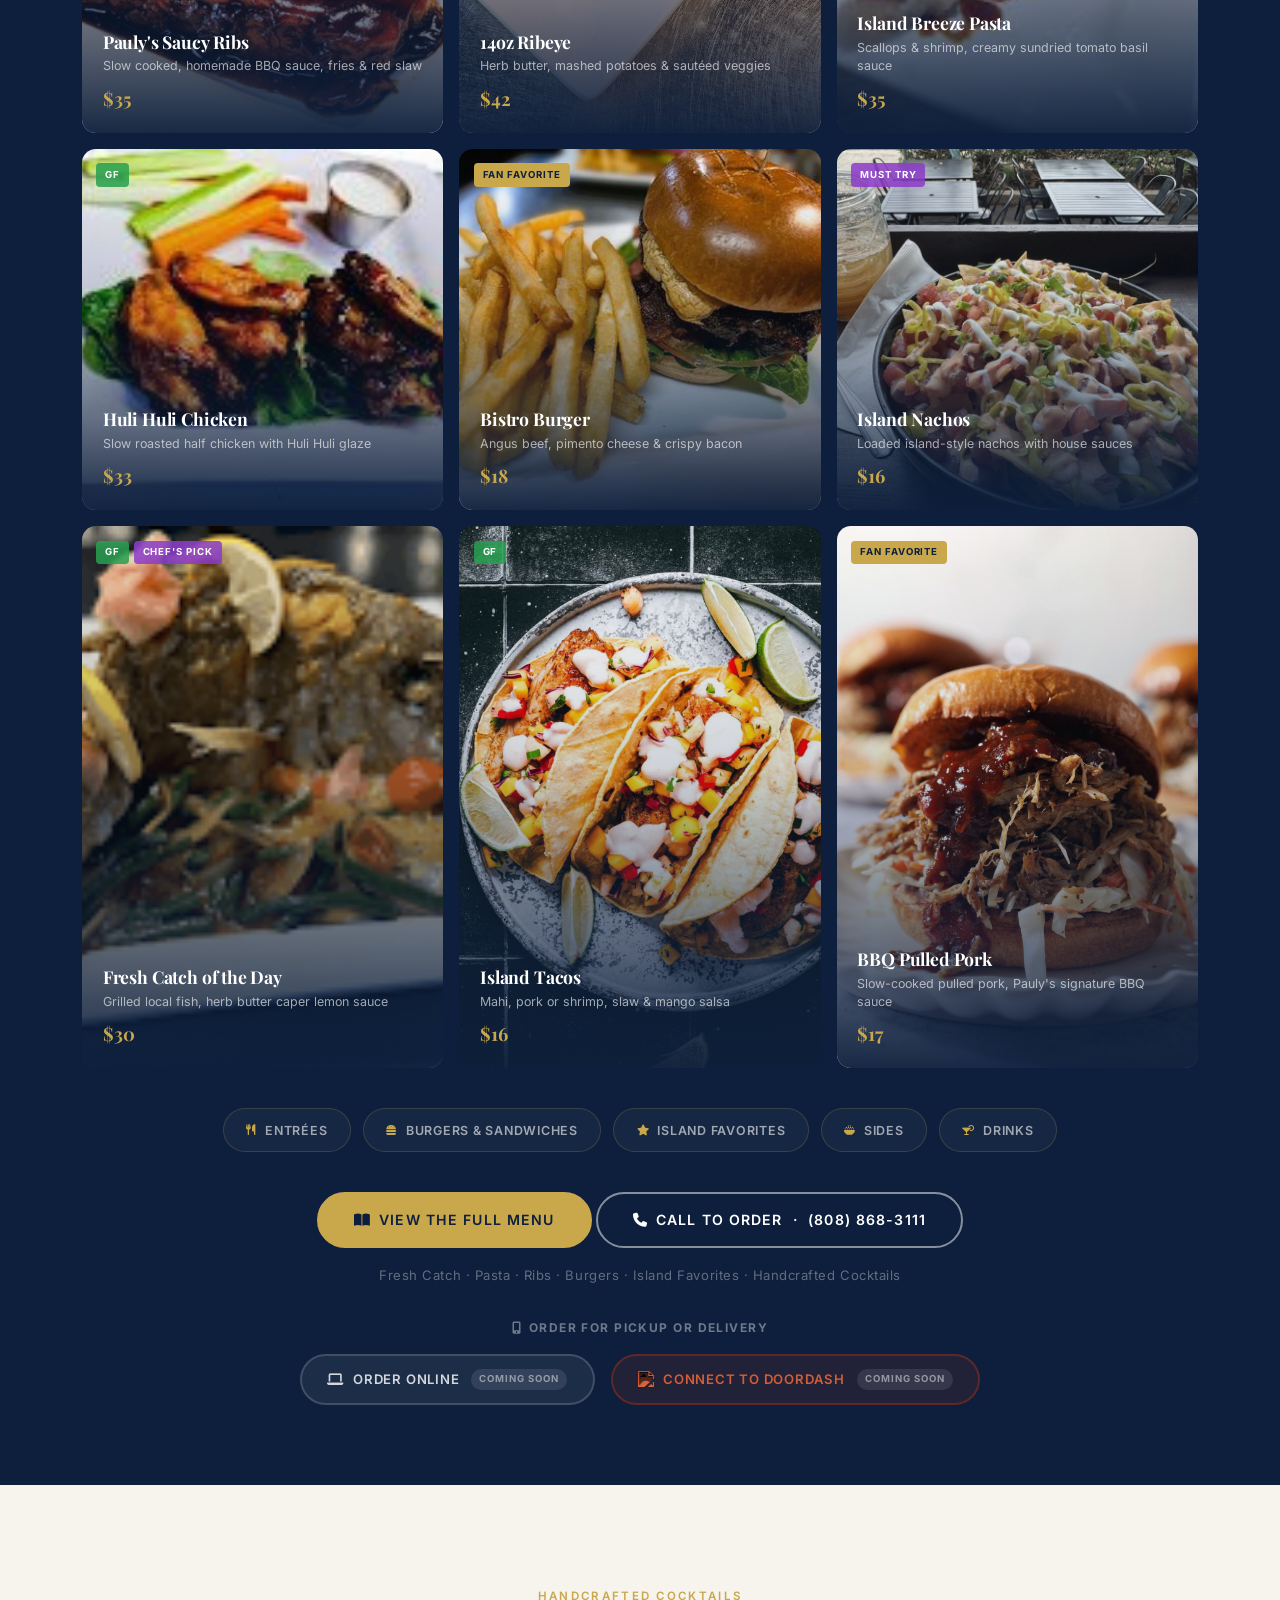
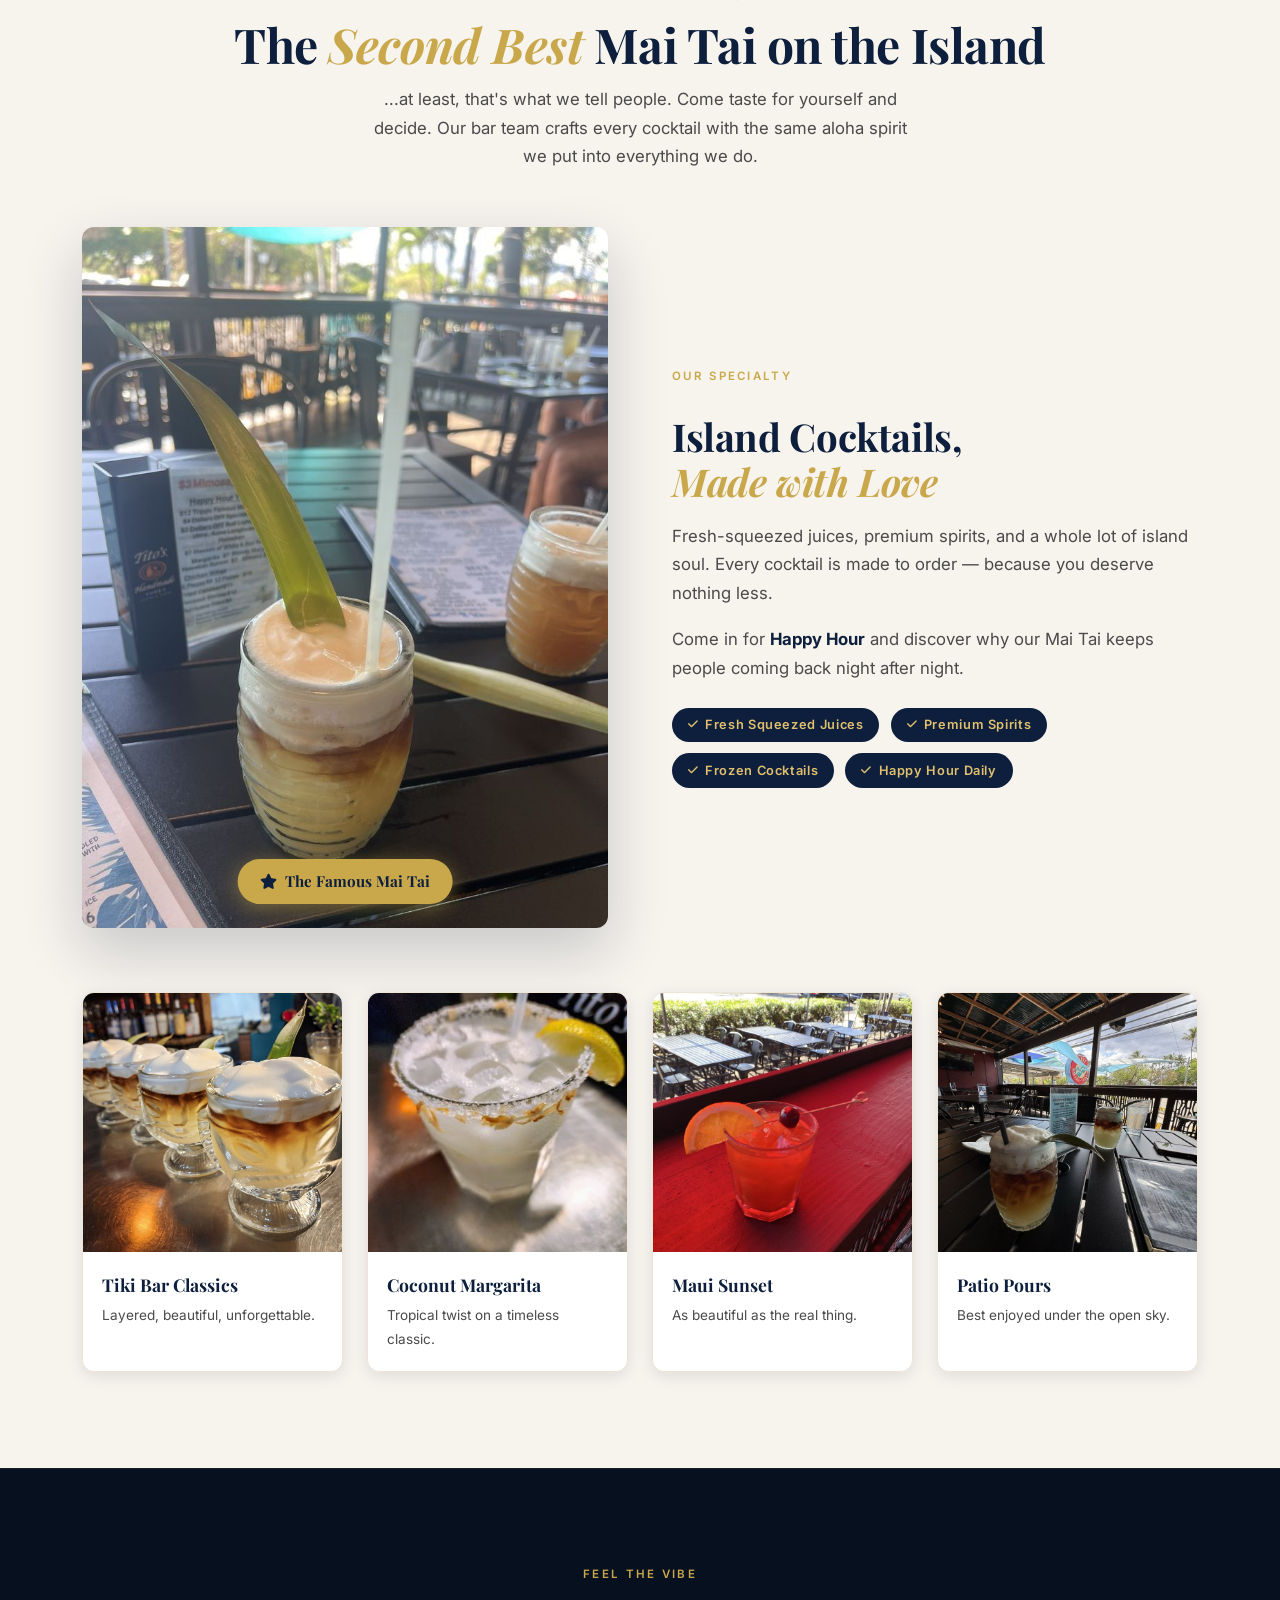
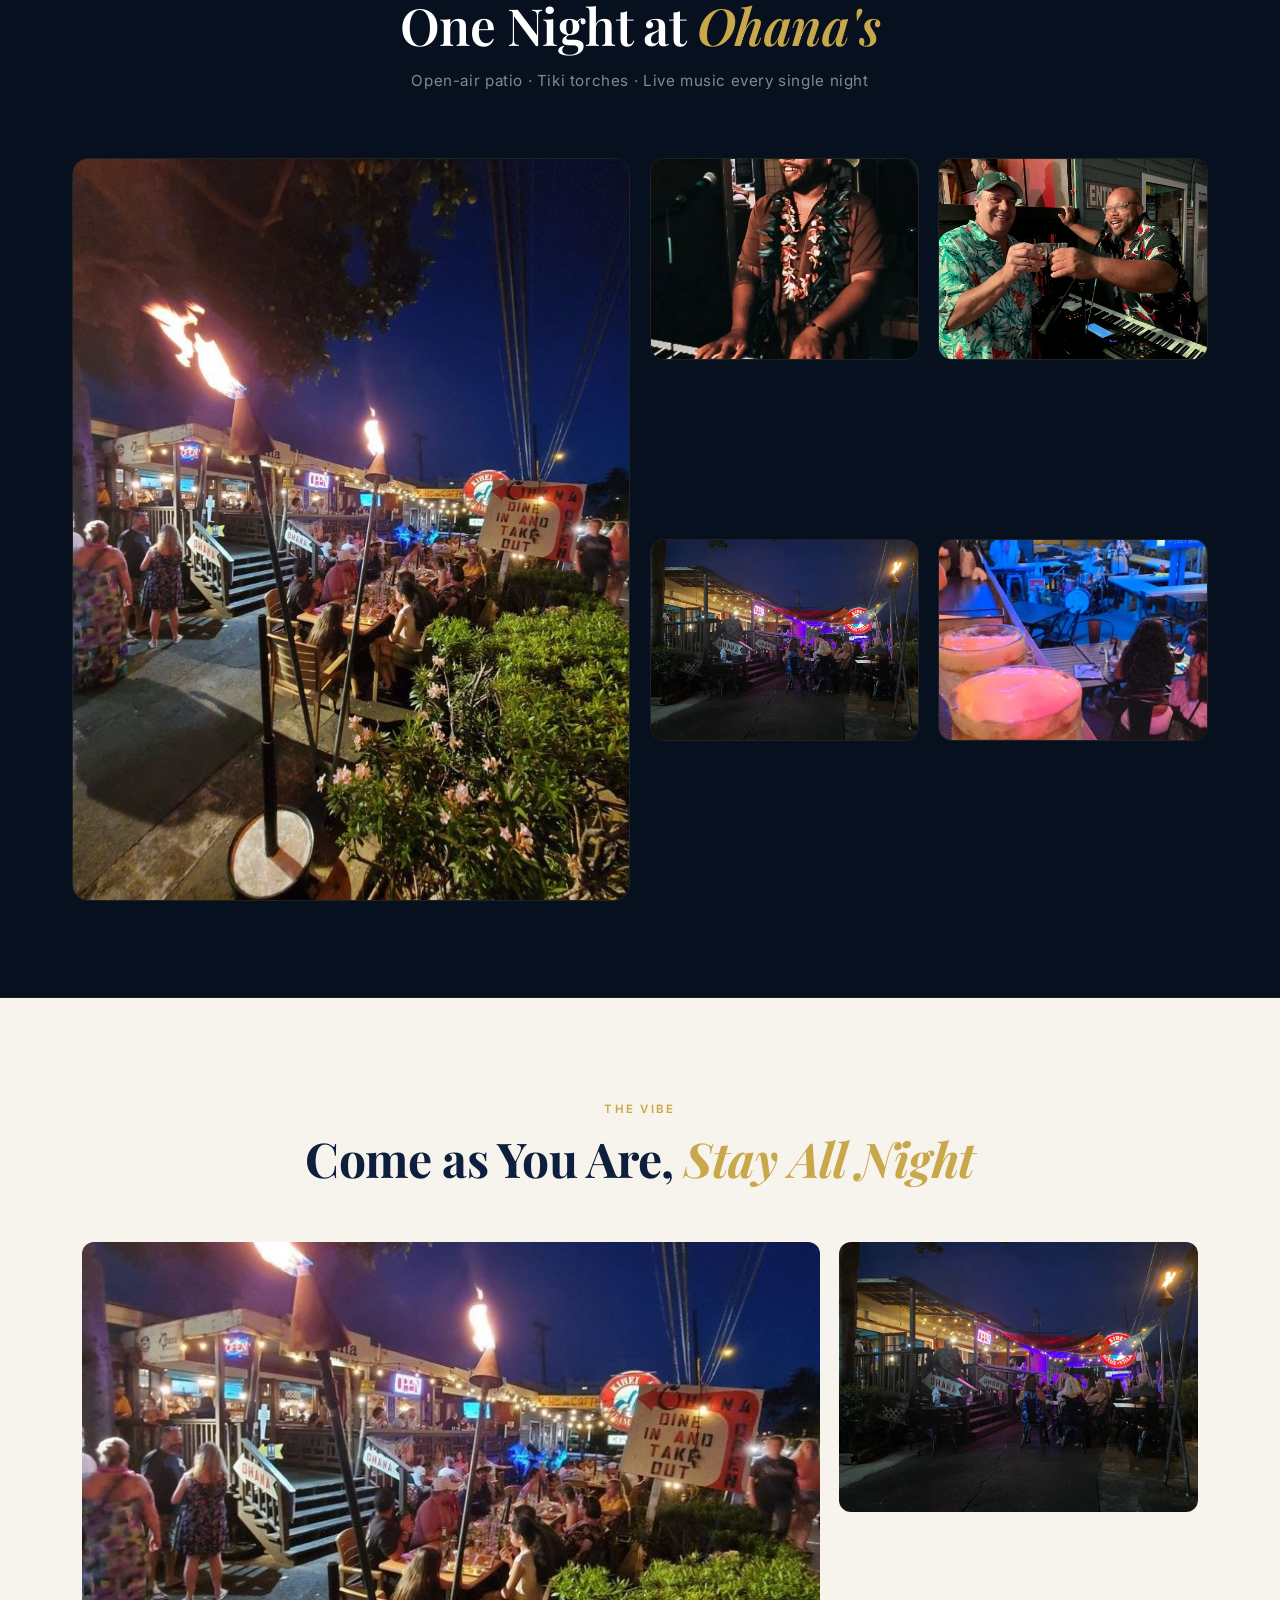
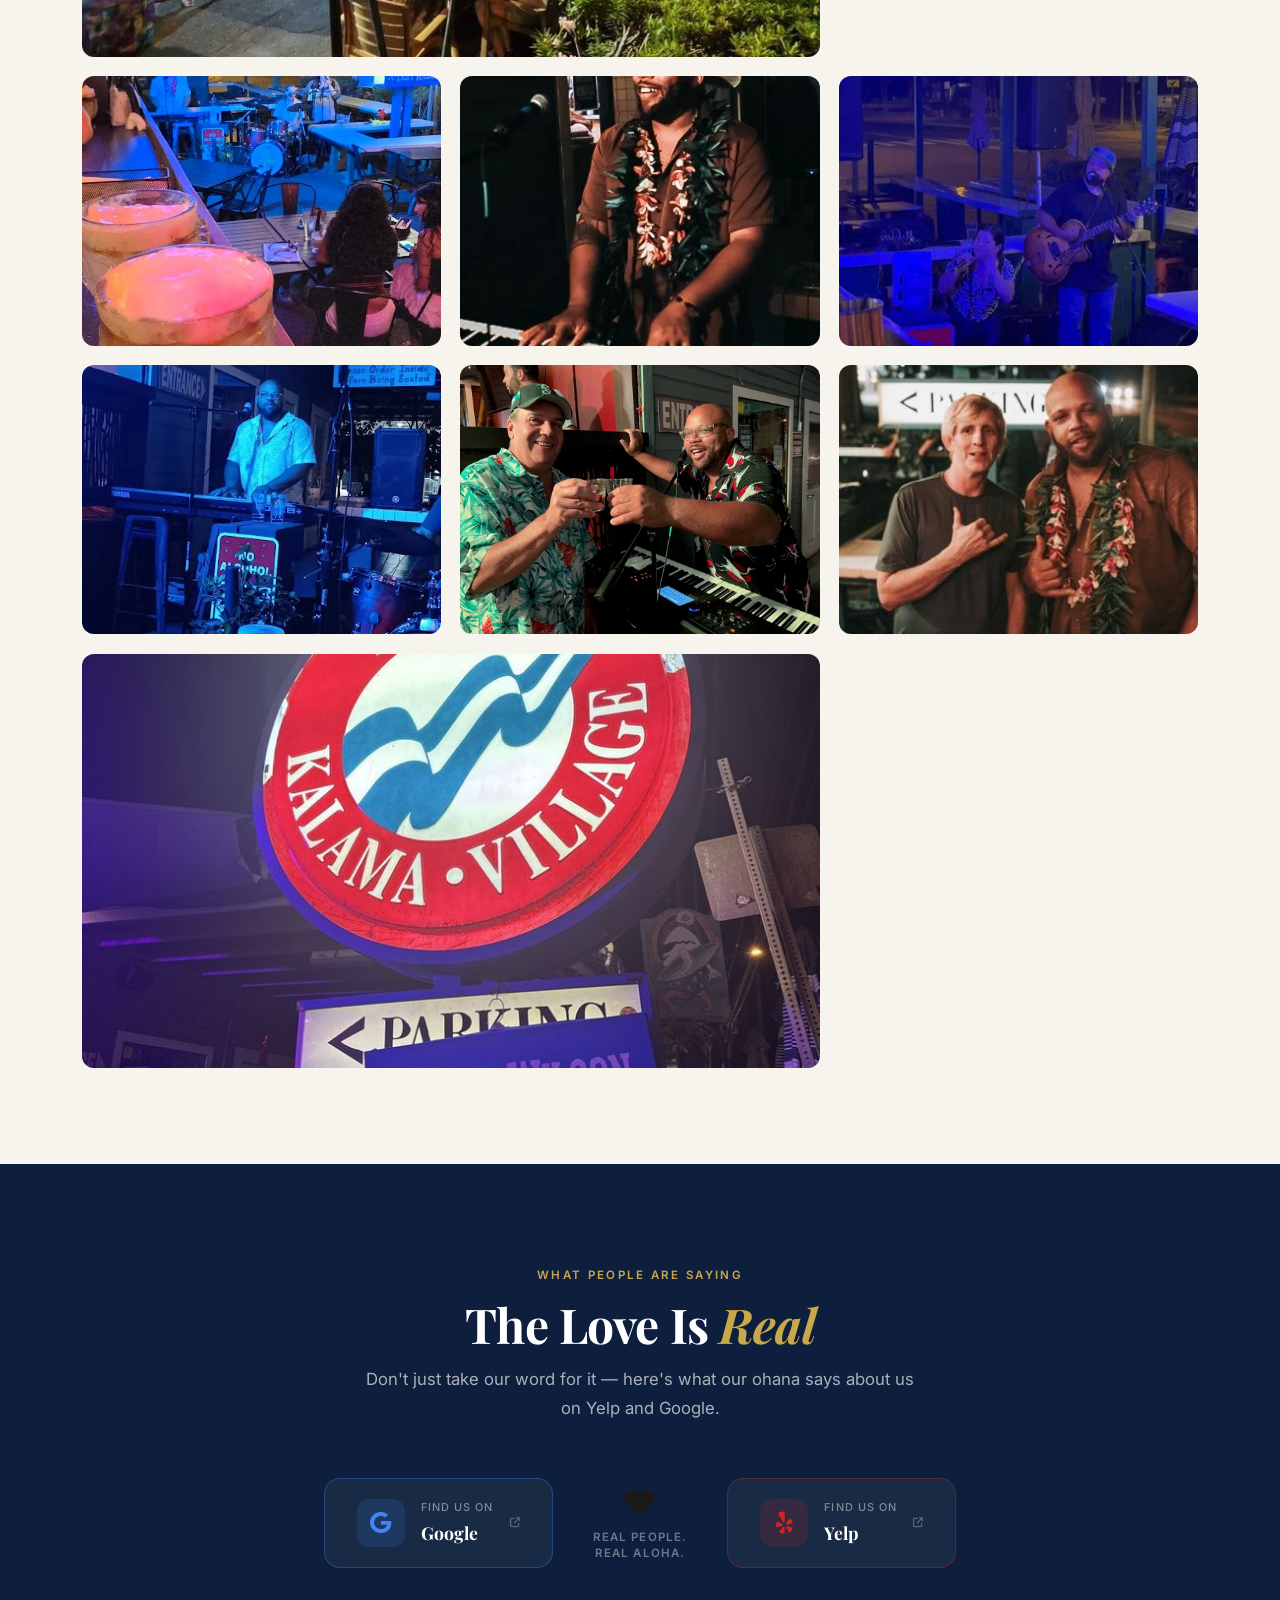
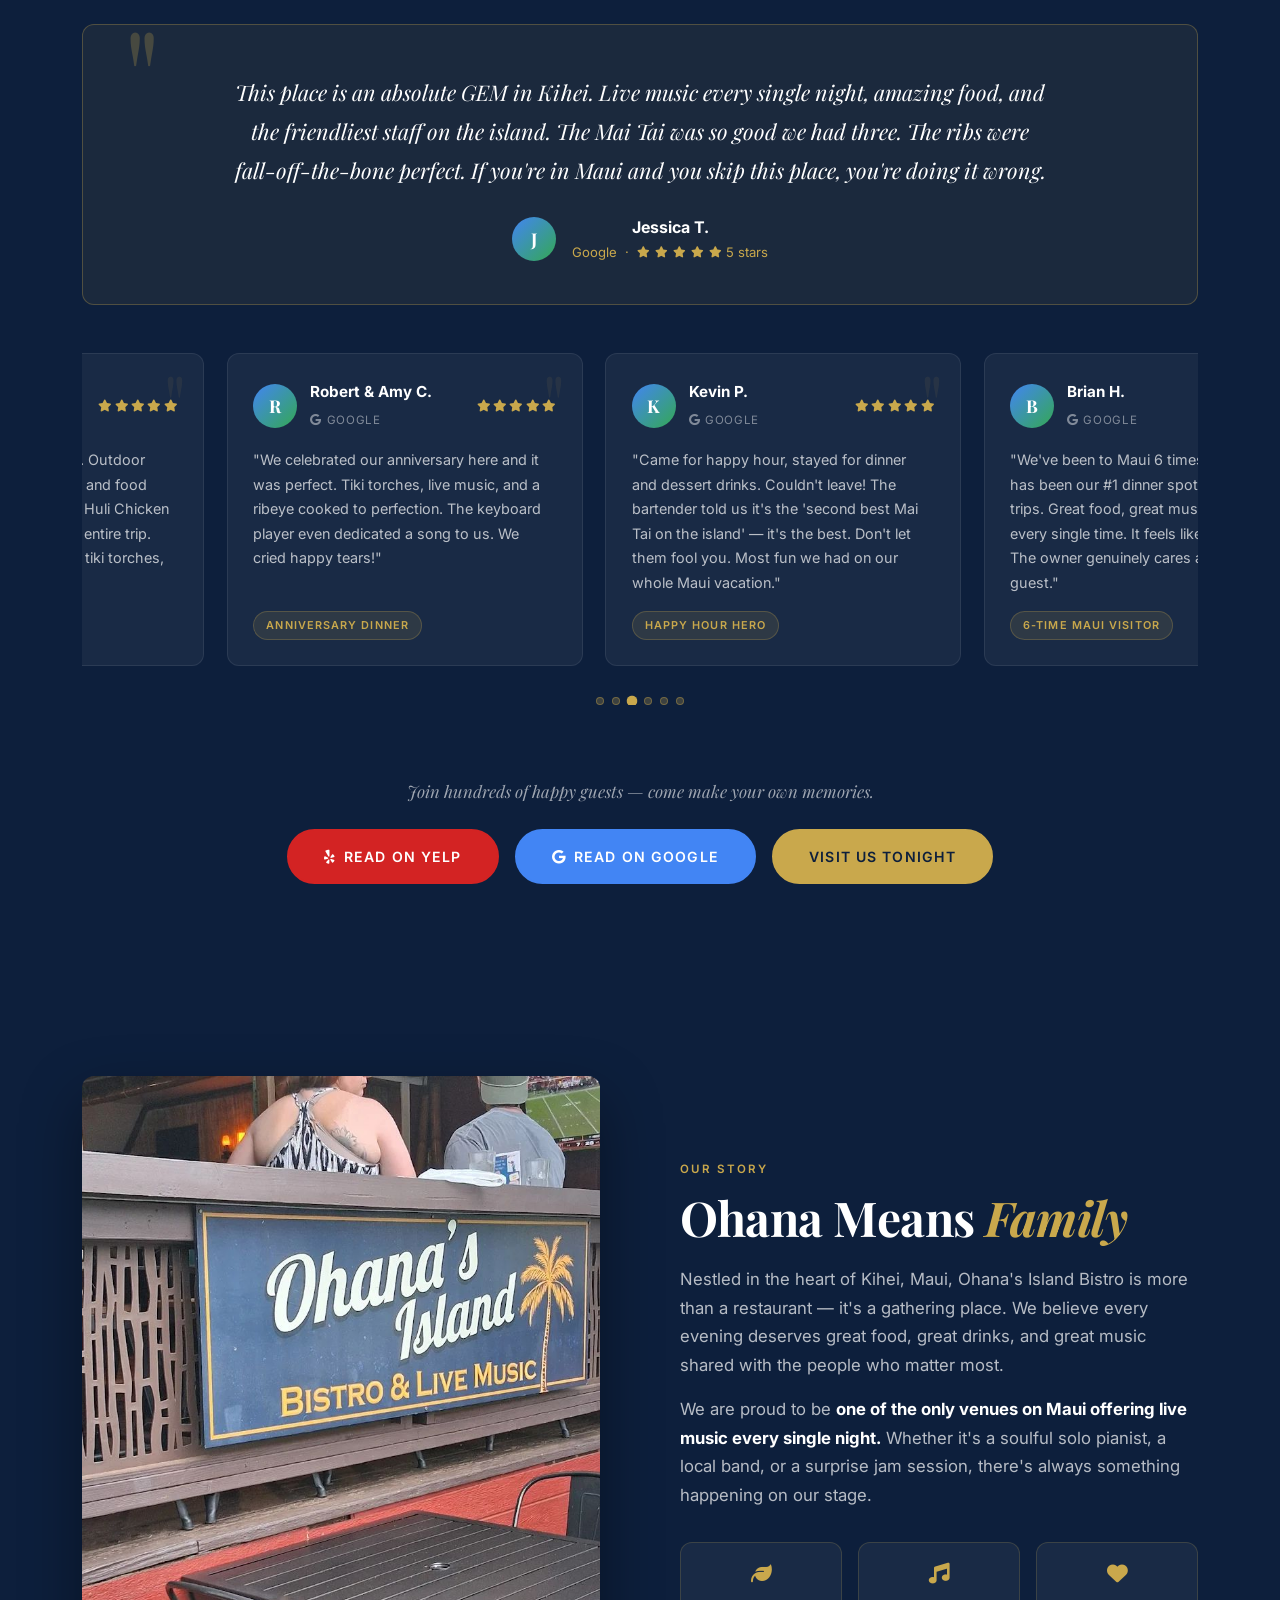
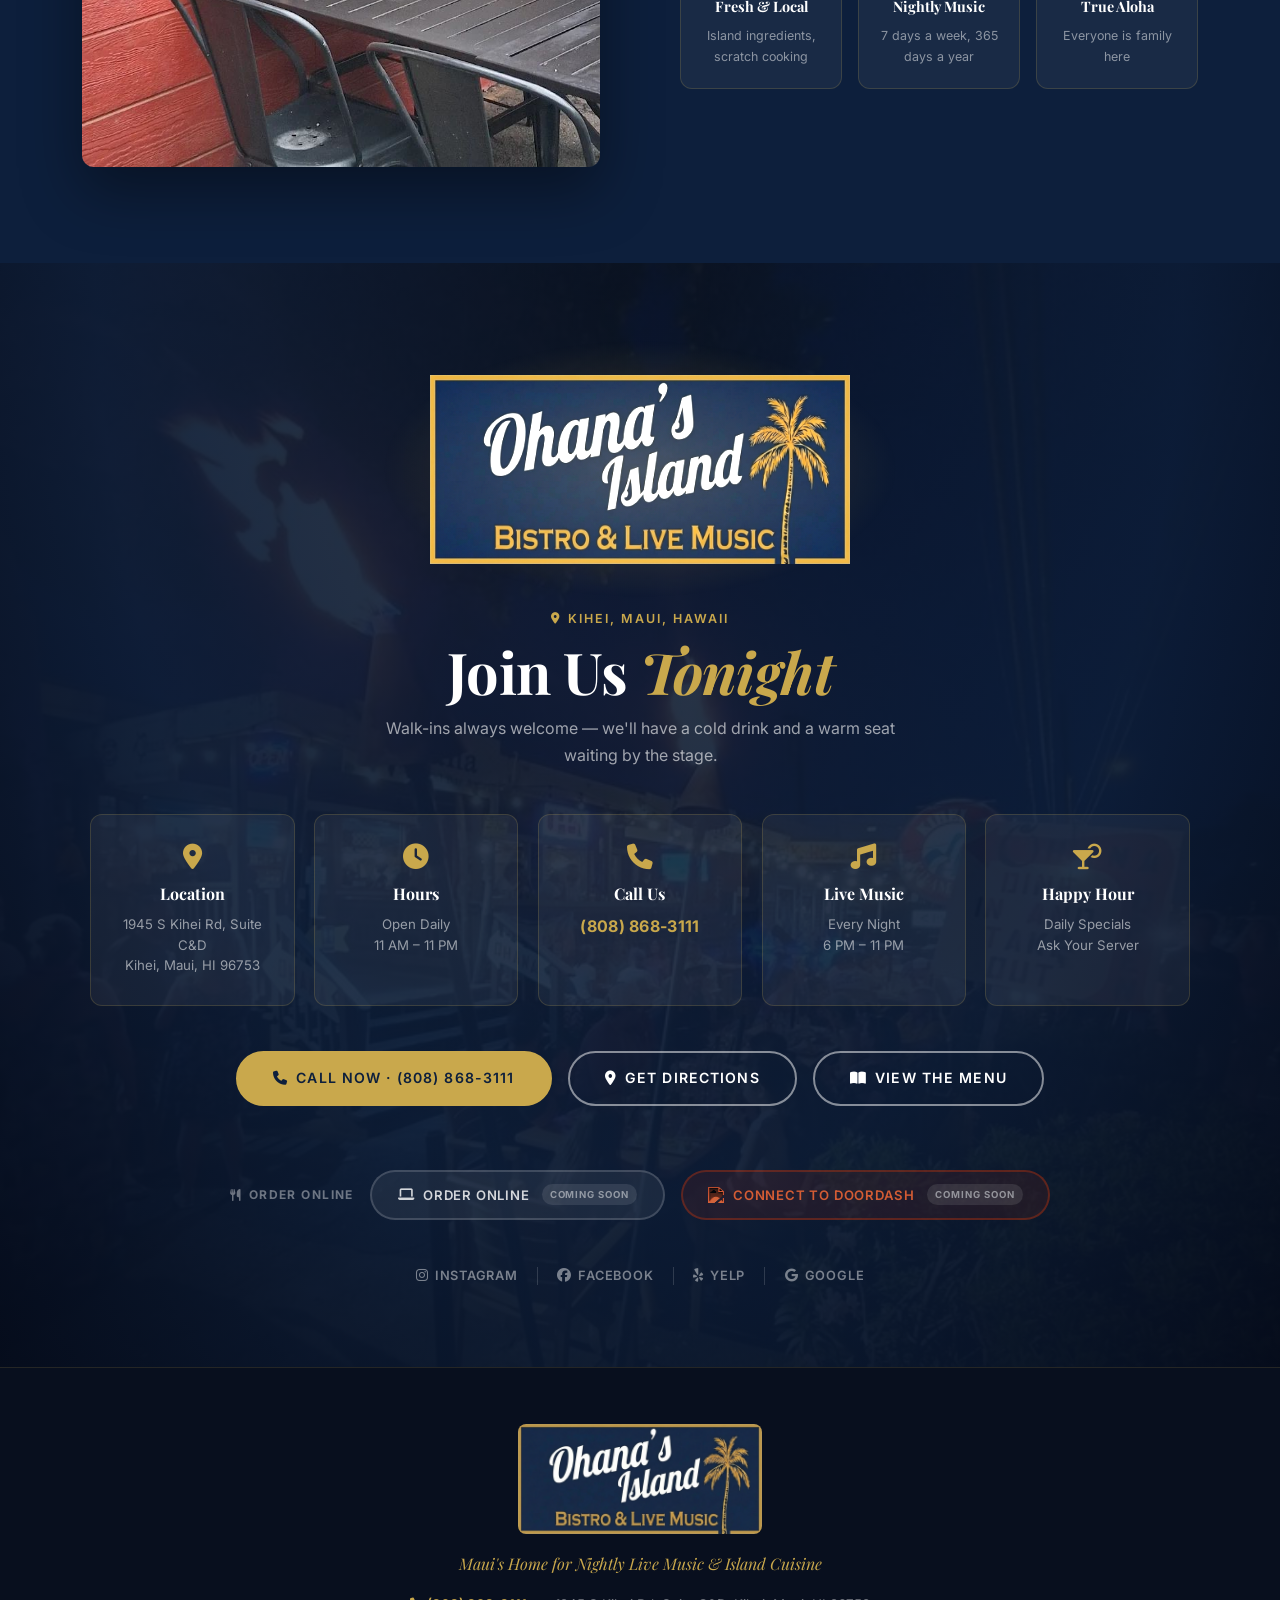
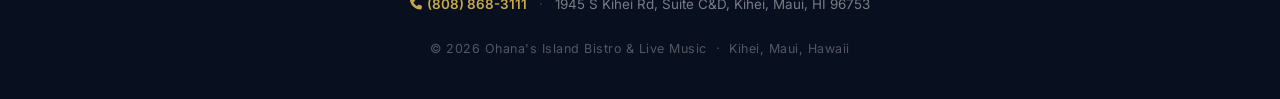
==== commit d7660037: "Add files via upload" ====
--- a/index.html
+++ b/index.html
@@ -16,7 +16,7 @@
   <nav id="navbar">
     <div class="nav-inner">
       <a href="#home" class="nav-logo">
-        <img src="images/logo.png" alt="Ohana's Island Bistro" />
+        <img src="images/logo.png?v=2" alt="Ohana's Island Bistro" />
       </a>
       <button class="nav-toggle" id="navToggle" aria-label="Open menu">
         <span></span><span></span><span></span>
@@ -985,7 +985,7 @@
 
       <!-- BIG LOGO — the centrepiece -->
       <div class="contact-logo-wrap">
-        <img src="images/logo.png" alt="Ohana's Island Bistro &amp; Live Music" class="contact-logo-img" />
+        <img src="images/logo.png?v=2" alt="Ohana's Island Bistro &amp; Live Music" class="contact-logo-img" />
         <div class="contact-logo-glow"></div>
       </div>
 
@@ -1078,7 +1078,7 @@
   <footer class="footer">
     <div class="container footer-inner">
       <div class="footer-logo">
-        <img src="images/logo.png" alt="Ohana's Island Bistro" />
+        <img src="images/logo.png?v=2" alt="Ohana's Island Bistro" />
       </div>
       <p class="footer-tagline">Maui's Home for Nightly Live Music &amp; Island Cuisine</p>
       <div class="footer-contact-line">
--- a/css/style.css
+++ b/css/style.css
@@ -85,19 +85,24 @@
   align-items: center;
 }
 .nav-logo img {
-  height: 117px;
+  height: 56px;
   width: auto;
+  max-width: 200px;
+  object-fit: contain;
   filter: none;
-  border-radius: 0;
-  margin: 6px 0;
+  border-radius: 6px;
+  margin: 4px 0;
   transition: height .3s ease, margin .3s ease;
 }
-#navbar.scrolled .nav-logo img { height: 99px; margin: 5px 0; }
-/* Mobile: hide Visit Us CTA from desktop nav (it's in the hamburger menu) */
+#navbar.scrolled .nav-logo img { height: 60px; margin: 3px 0; }
+/* Mobile */
 @media (max-width: 768px) {
-  .nav-logo img { height: 72px; margin: 4px 0; }
-  #navbar.scrolled .nav-logo img { height: 60px; margin: 3px 0; }
+  .nav-logo img { height: 48px; max-width: 140px; margin: 3px 0; }
+  #navbar.scrolled .nav-logo img { height: 42px; margin: 2px 0; }
   .nav-cta { display: none; }
+}
+@media (max-width: 480px) {
+  .nav-logo img { height: 42px; max-width: 120px; }
 }
 .nav-links { display: flex; align-items: center; gap: .2rem; }
 .nav-links li a {
@@ -2558,9 +2563,7 @@
   .container { padding: 0 1.2rem; }
 }
 @media (max-width: 480px) {
-  /* Nav */
-  .nav-logo img { height: 60px; margin: 3px 0; }
-  #navbar.scrolled .nav-logo img { height: 52px; margin: 2px 0; }
+  /* Nav — logo size set near top of file */
   /* Hero */
   .hero-content { padding: 5.5rem 1rem 3rem; }
   .hero-title   { font-size: clamp(2.2rem, 12vw, 3.2rem); }
@@ -2611,7 +2614,7 @@
 
 /* ── Extra-small phones (375px and below) ── */
 @media (max-width: 375px) {
-  .nav-logo img { height: 52px; }
+  .nav-logo img { height: 38px; max-width: 110px; }
   .hero-title   { font-size: 2.1rem; }
   .hero-sub     { font-size: .9rem; letter-spacing: .12em; }
   .hero-actions .btn { font-size: .82rem; padding: .75rem 1.4rem; }
